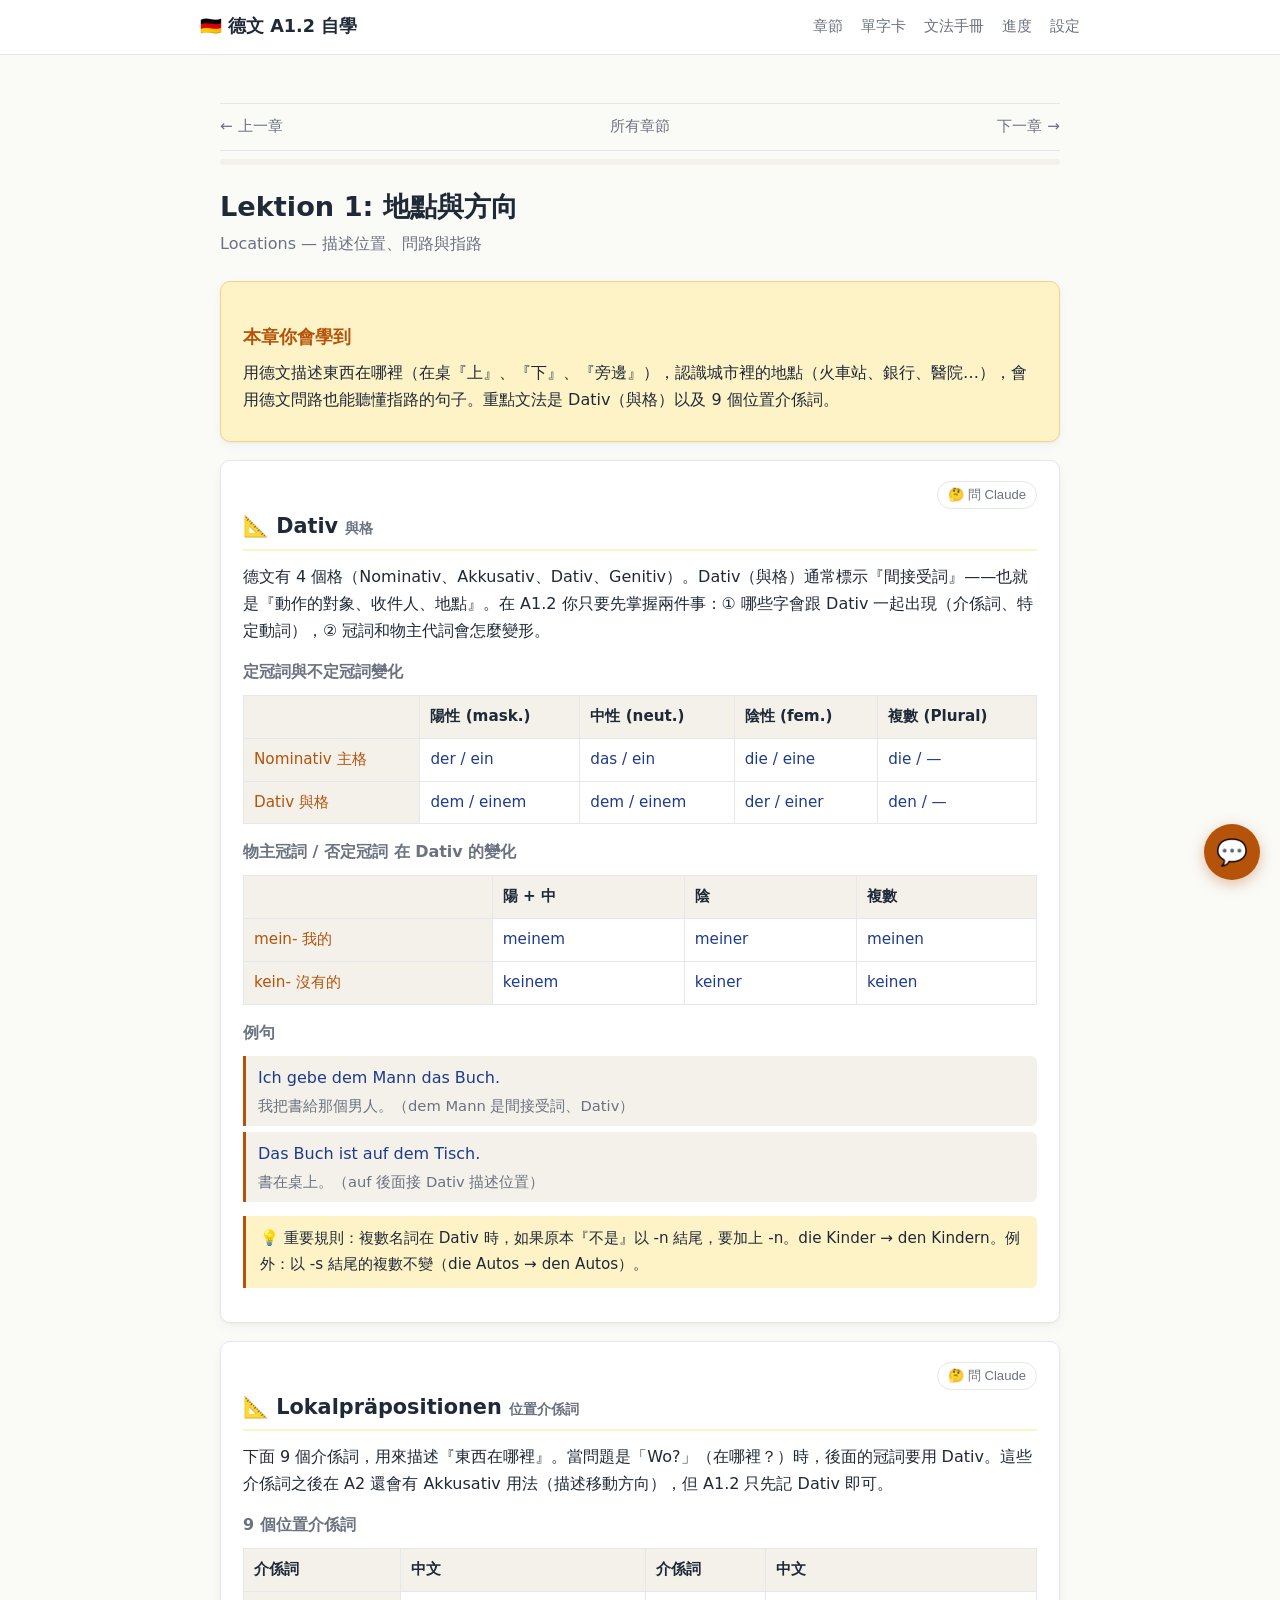
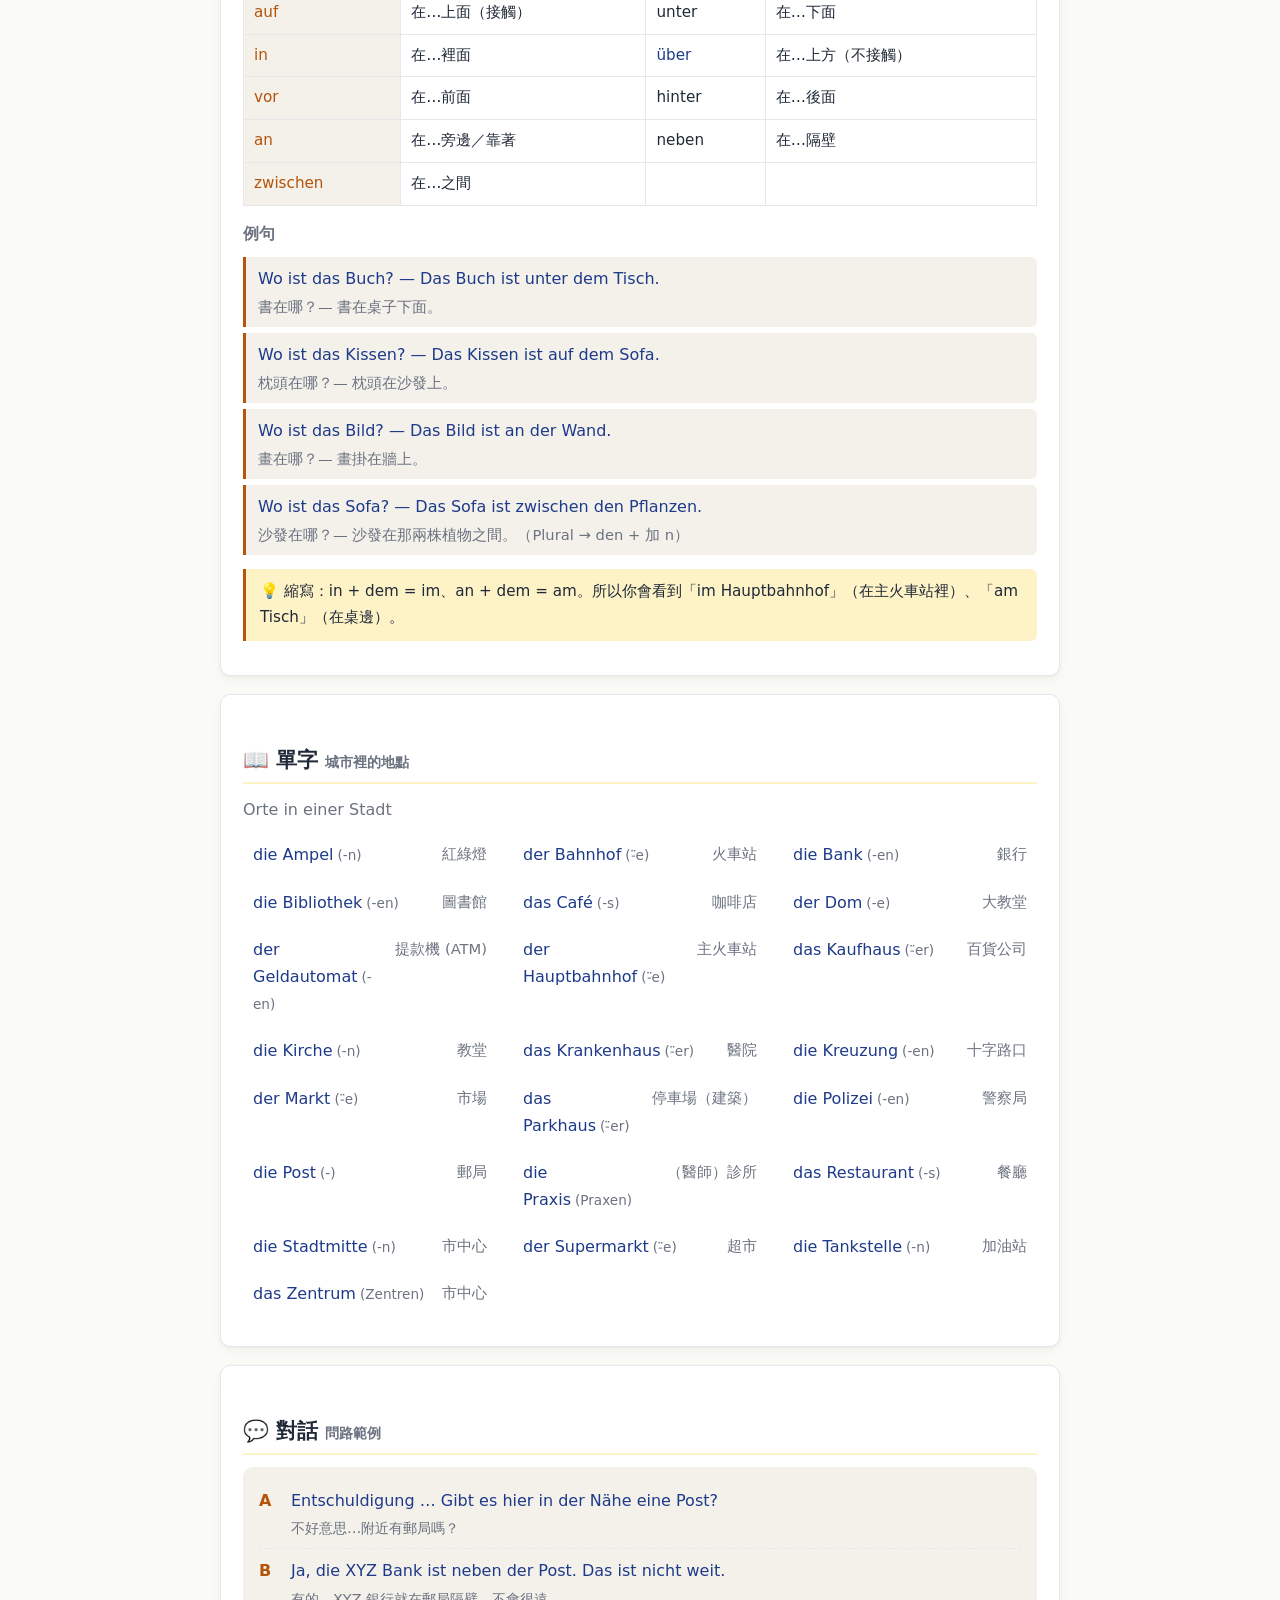
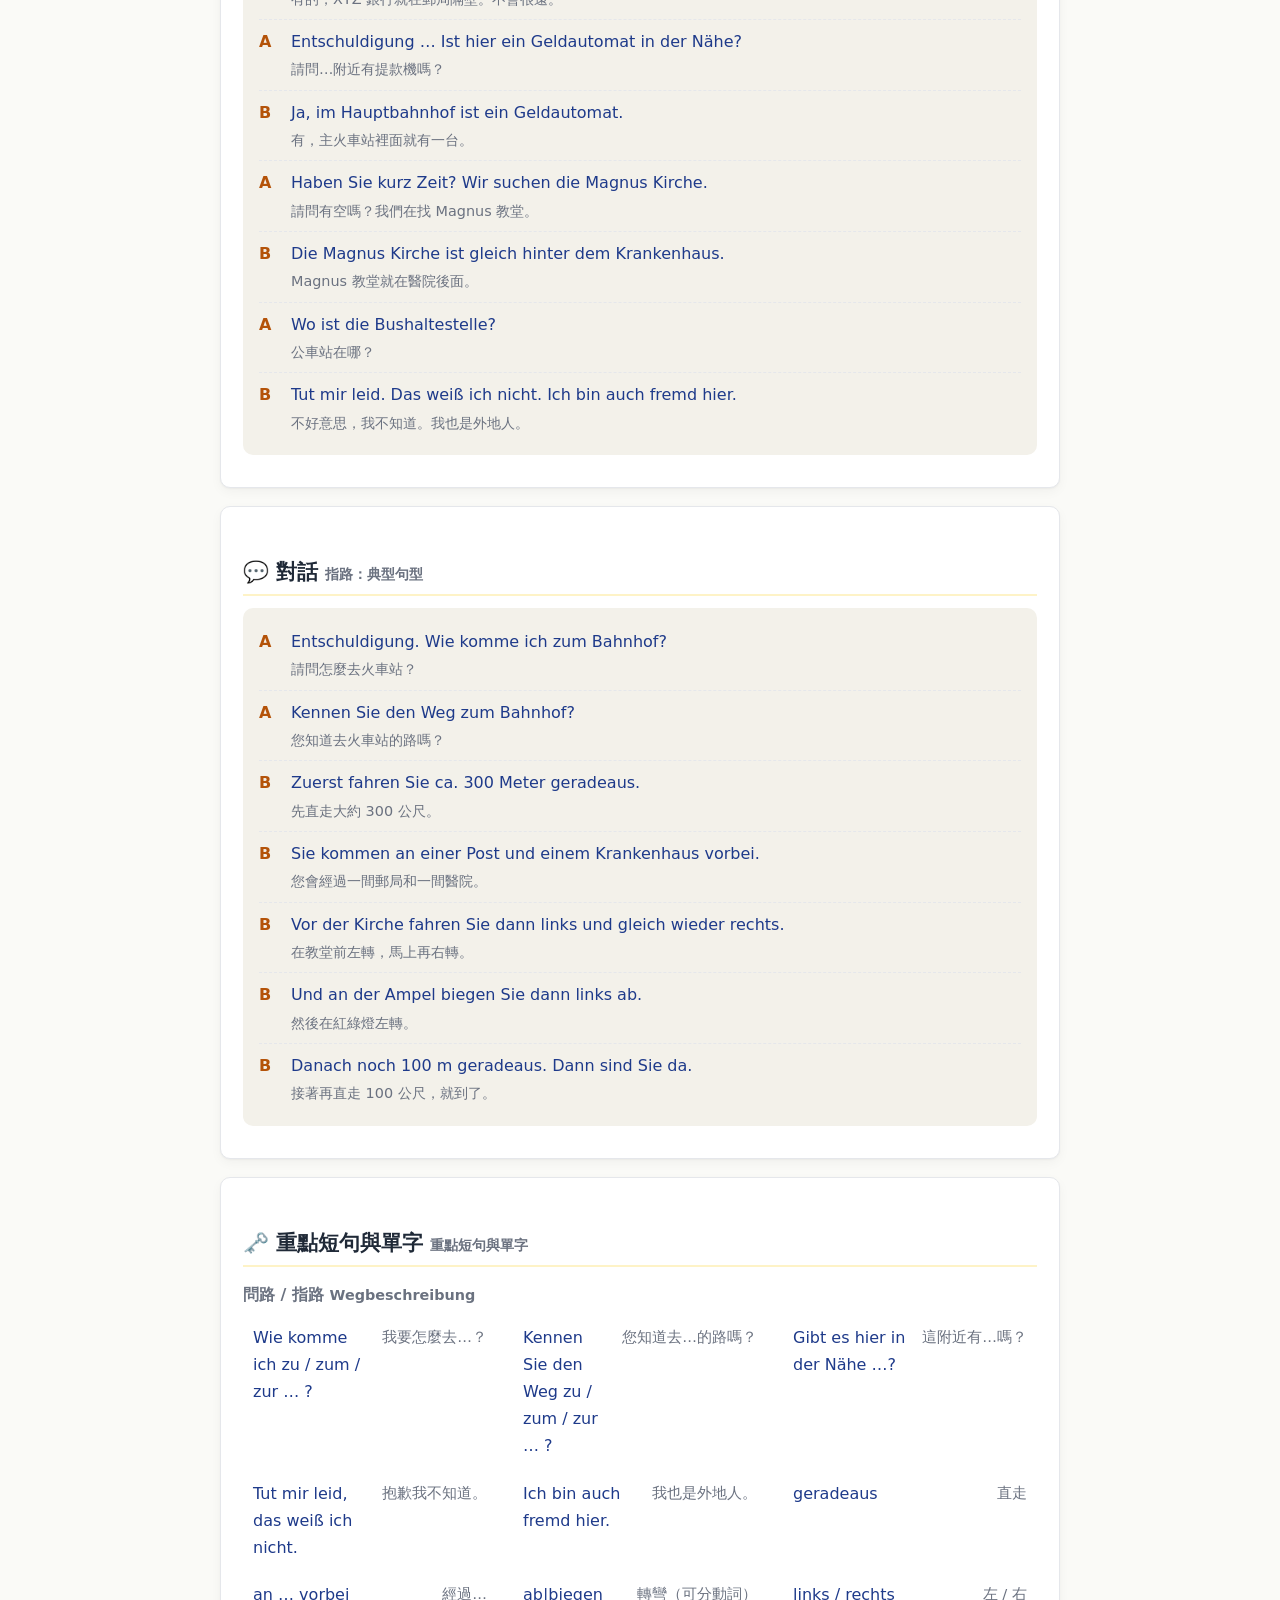
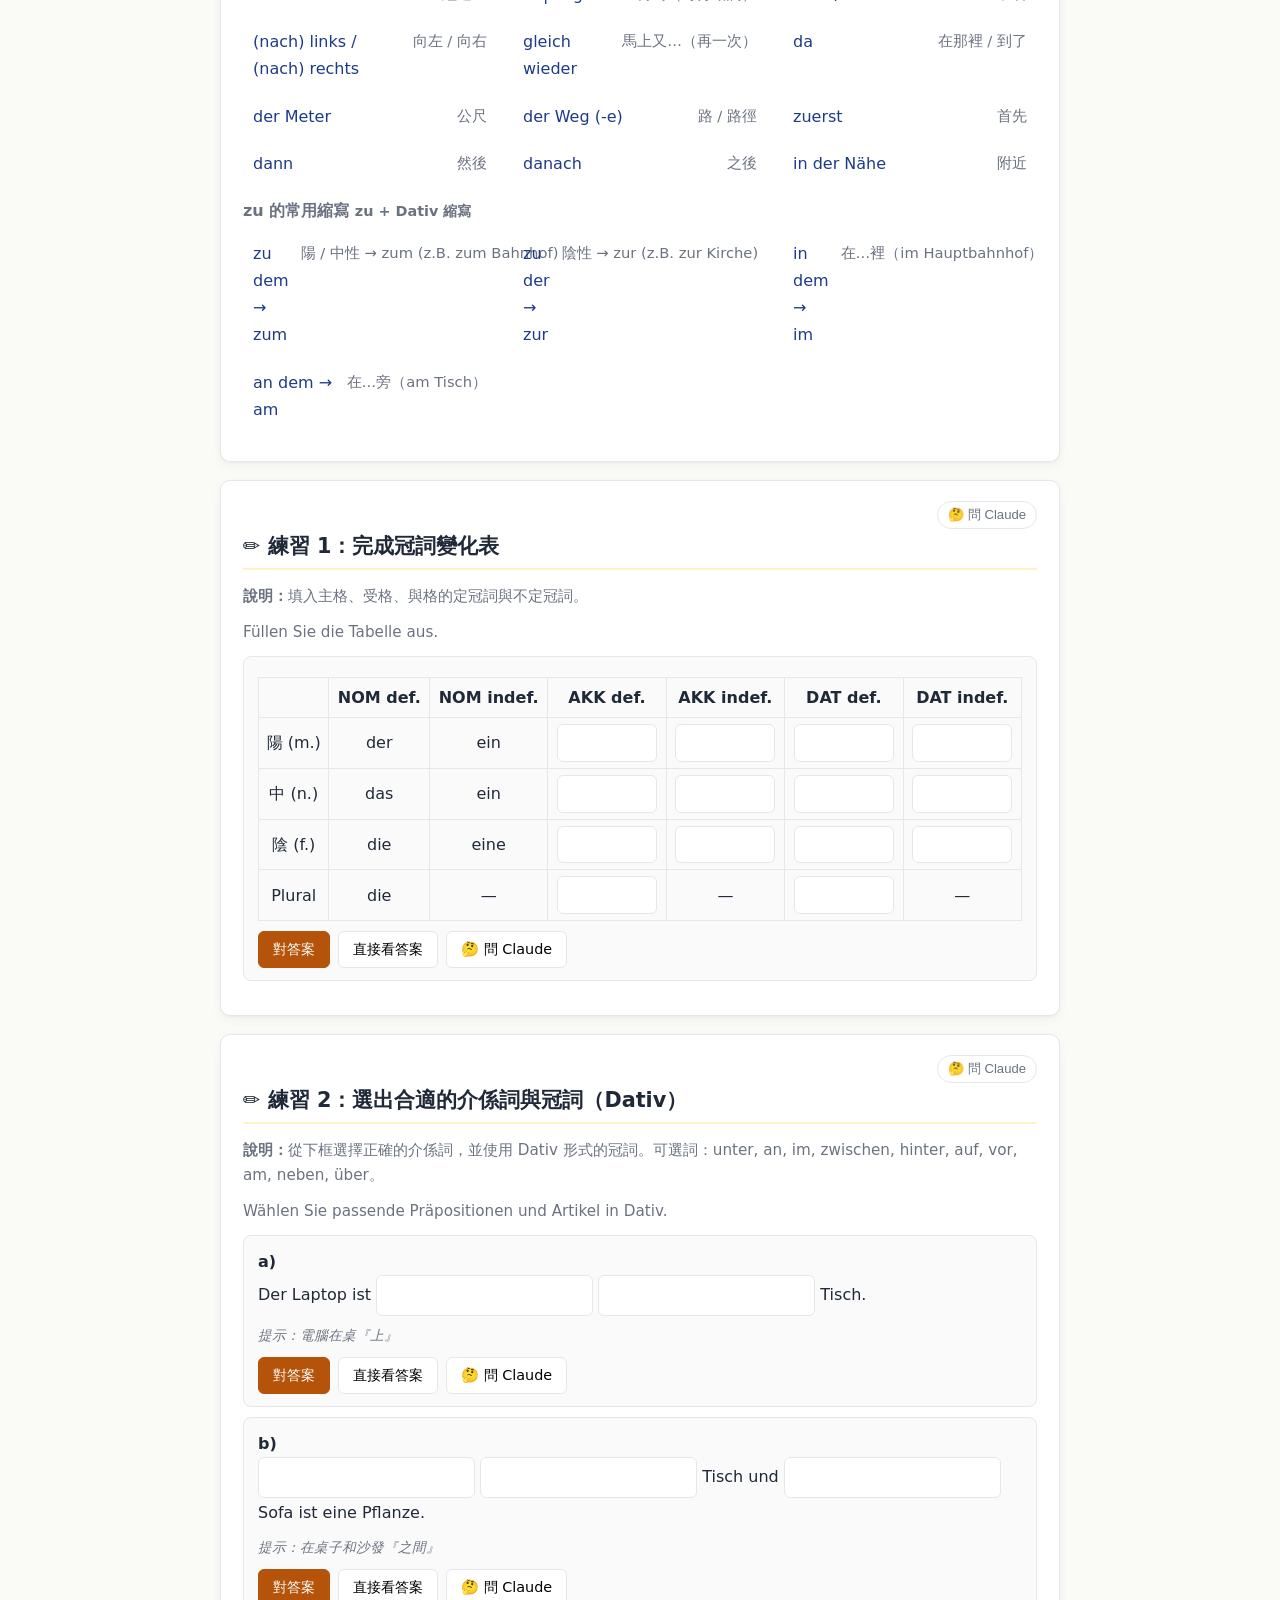
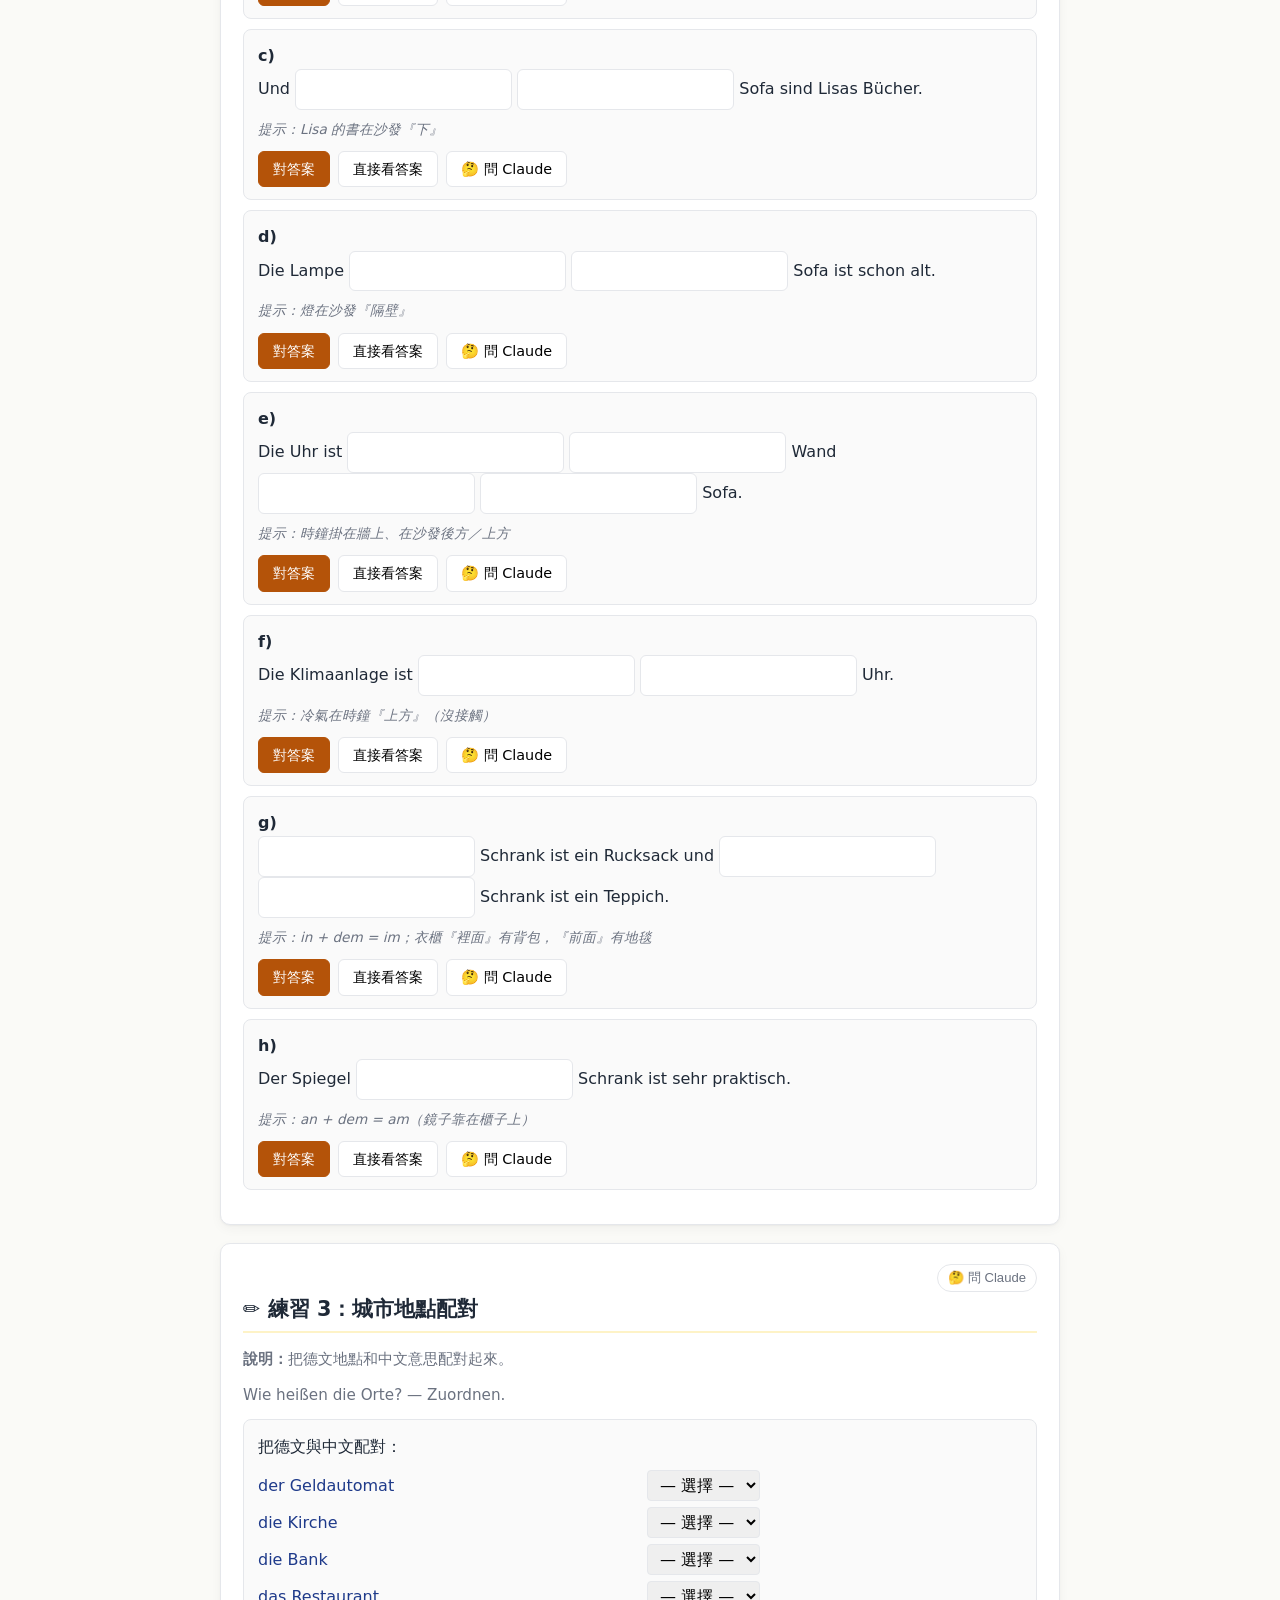
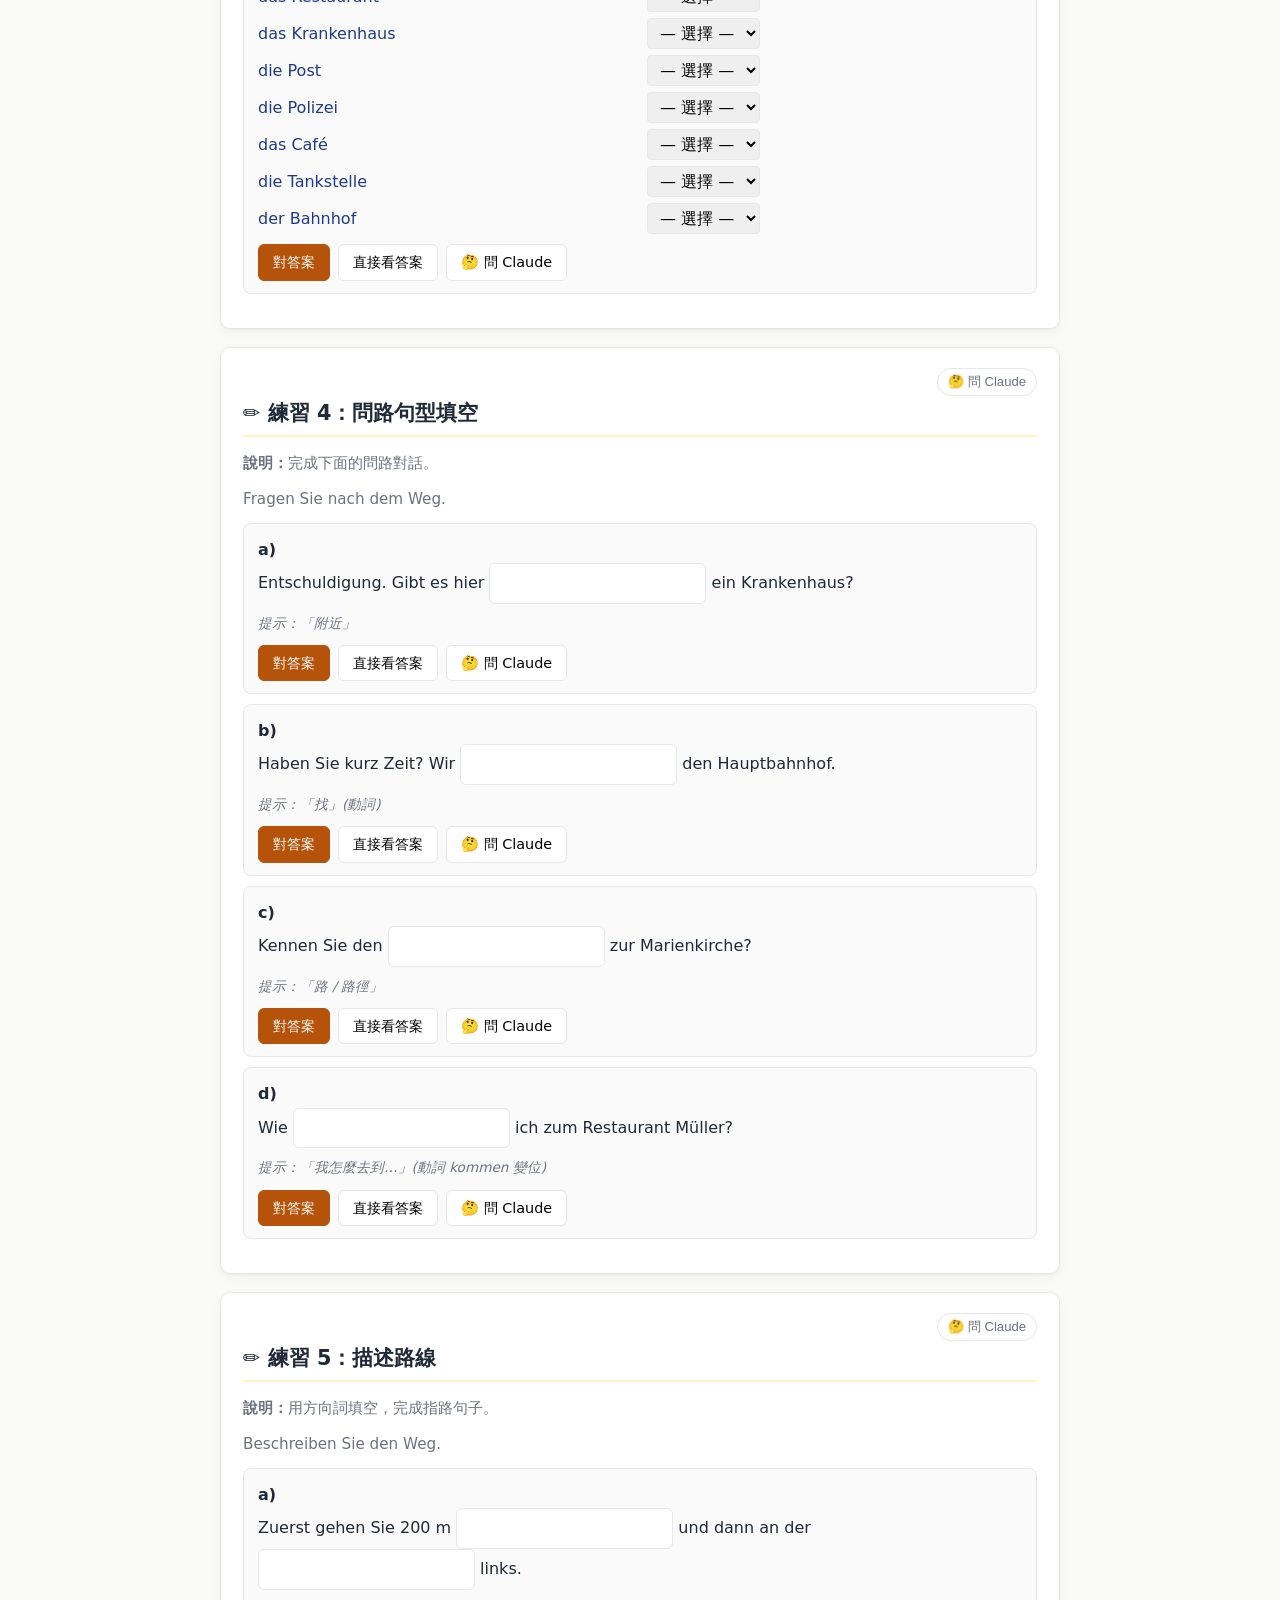
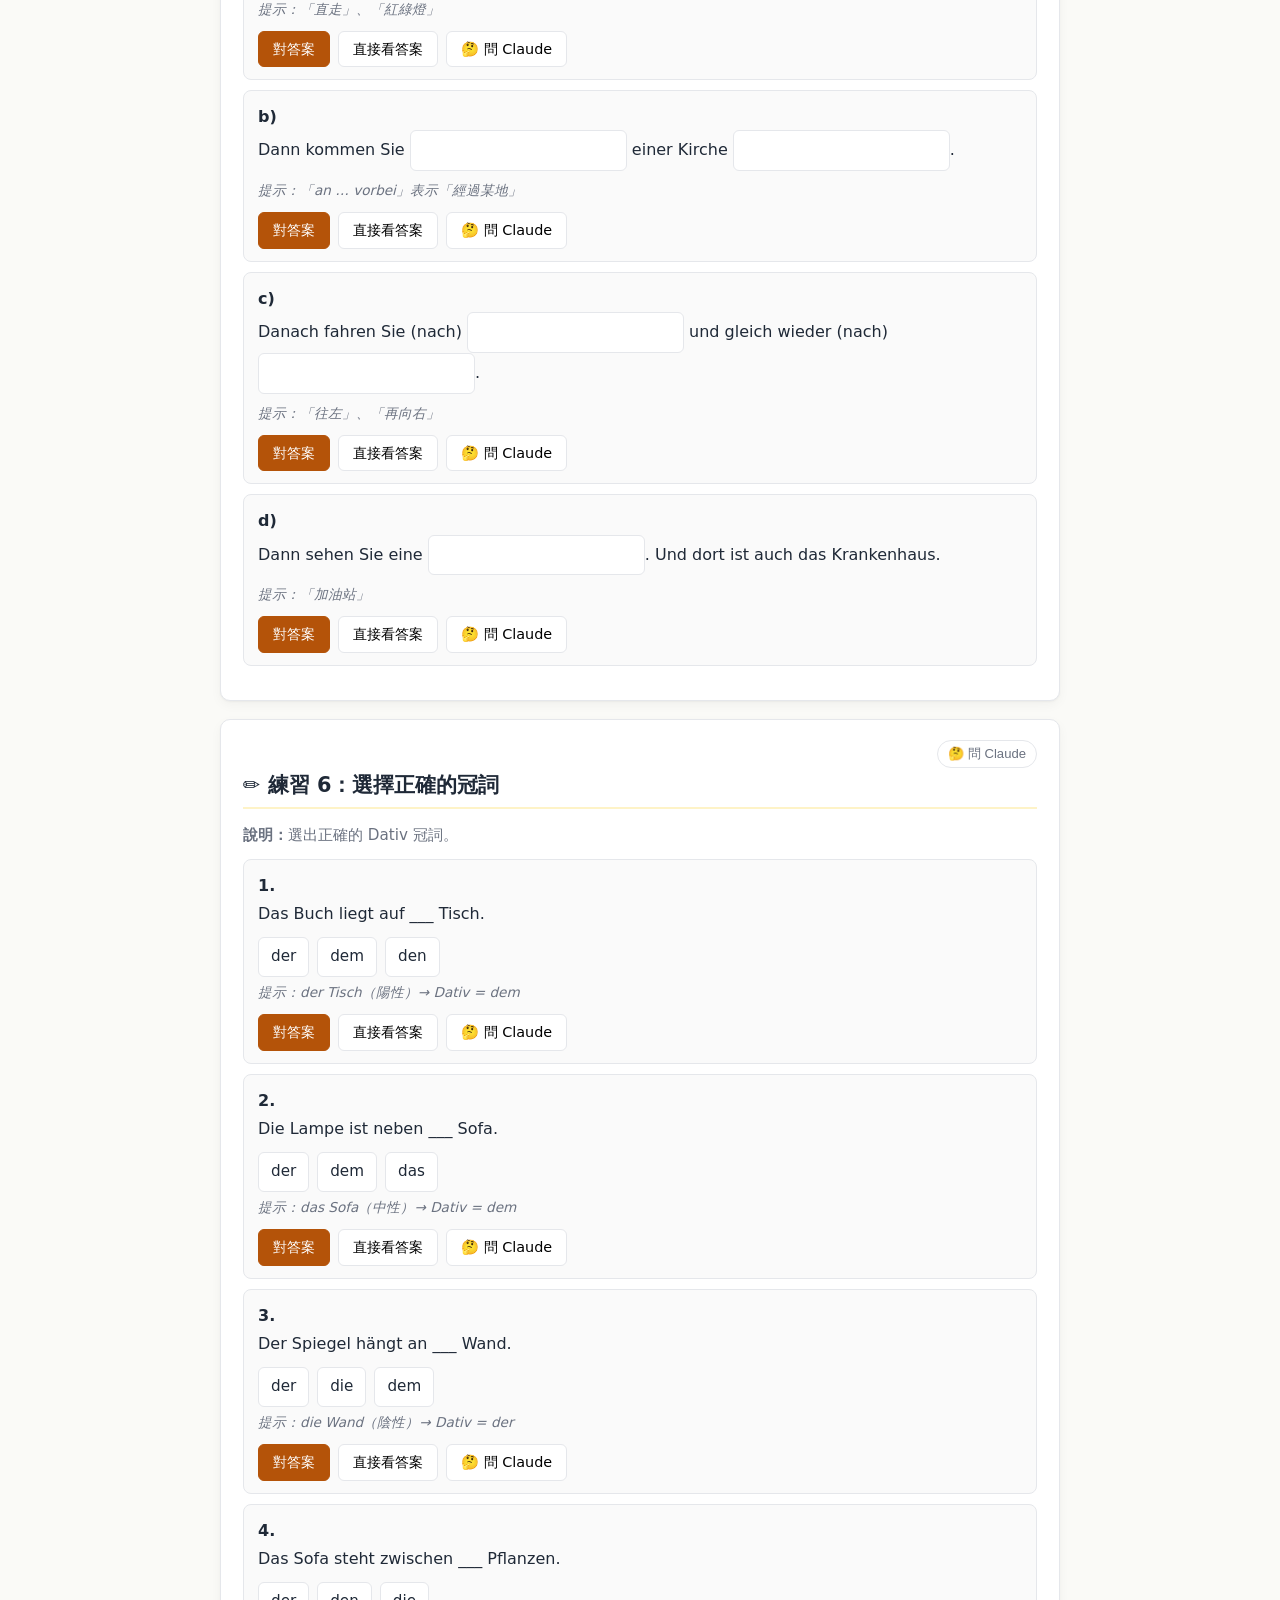
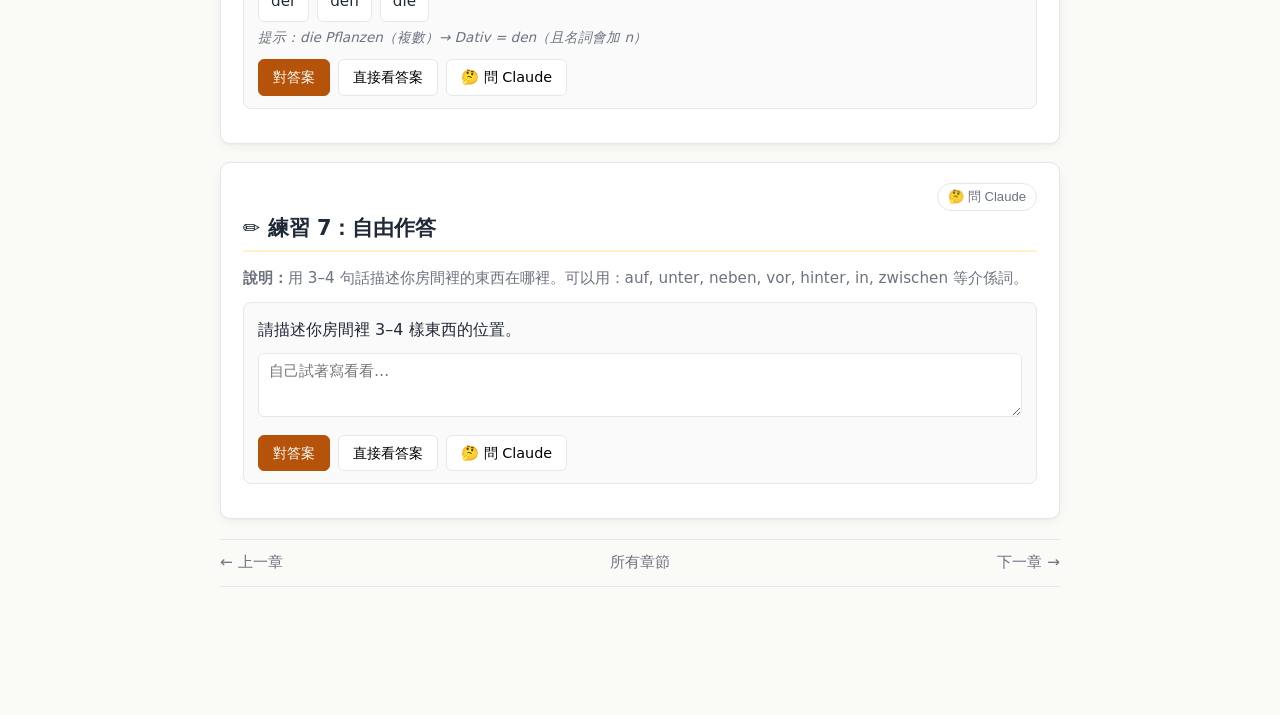
==== chapter.html @ b582c3e4 "Initial commit: 德文 A1.2 自學網站 - 10 章互動課本內容（255 題練習，6 種題型） - 11 主題文法手冊 - 單字卡功能（記憶曲線 SM-2，每輪 20 題，手機友好）" ====
<!DOCTYPE html>
<html lang="zh-Hant">
<head>
  <meta charset="UTF-8" />
  <meta name="viewport" content="width=device-width, initial-scale=1.0, viewport-fit=cover" />
  <title>章節 — 德文 A1.2</title>
  <link rel="manifest" href="./manifest.json" />
  <link rel="apple-touch-icon" href="./assets/icon.svg" />
  <meta name="apple-mobile-web-app-capable" content="yes" />
  <meta name="apple-mobile-web-app-title" content="德文 A1.2" />
  <meta name="theme-color" content="#b45309" />
  <link rel="stylesheet" href="./assets/css/style.css" />
</head>
<body>
  <header class="site-header">
    <div class="site-header-inner">
      <h1 class="site-title"><a href="./index.html">🇩🇪 德文 A1.2 自學</a></h1>
      <nav class="site-nav">
        <a href="./index.html">章節</a>
        <a href="./flashcards.html">單字卡</a>
        <a href="./grammar.html">文法手冊</a>
        <a href="./progress.html">進度</a>
        <a href="./settings.html">設定</a>
      </nav>
    </div>
  </header>

  <main>
    <div id="chapter-content">
      <p class="muted">載入中…</p>
    </div>
  </main>

  <button id="chat-fab" class="chat-fab" aria-label="開啟 Claude 對話">💬</button>
  <div id="chat-panel" class="chat-panel"></div>
  <div id="toast" class="toast"></div>

  <script src="./assets/js/settings.js"></script>
  <script src="./assets/js/progress.js"></script>
  <script src="./assets/js/api.js"></script>
  <script src="./assets/js/app.js"></script>
  <script src="./assets/js/chat.js"></script>
  <script src="./assets/js/exercises.js"></script>
  <script src="./assets/js/chapter.js"></script>
  <script src="./assets/js/keyboard.js"></script>
  <script>
    Chapter.load();
  </script>
</body>
</html>
---- assets/css/style.css ----
/* === 德文 A1.2 自學網站 === */

:root {
  --bg: #fafaf7;
  --bg-card: #ffffff;
  --bg-soft: #f3f1ea;
  --text: #1f2937;
  --text-soft: #6b7280;
  --accent: #b45309;        /* 棕橘，配德國啤酒色 */
  --accent-soft: #fef3c7;
  --border: #e5e7eb;
  --good: #15803d;
  --good-soft: #dcfce7;
  --bad: #b91c1c;
  --bad-soft: #fee2e2;
  --de: #1e3a8a;            /* 德文用深藍 */
  --shadow: 0 1px 2px rgba(0,0,0,0.04), 0 4px 12px rgba(0,0,0,0.04);
  --radius: 10px;
  --maxw: 880px;
  --fs: 16px;
}

* { box-sizing: border-box; }

html { font-size: var(--fs); }

body {
  margin: 0;
  font-family: -apple-system, BlinkMacSystemFont, "Noto Sans TC", "PingFang TC", "Microsoft JhengHei", system-ui, sans-serif;
  background: var(--bg);
  color: var(--text);
  line-height: 1.7;
  -webkit-font-smoothing: antialiased;
}

a { color: var(--accent); text-decoration: none; }
a:hover { text-decoration: underline; }

/* === 頁首 === */
.site-header {
  background: var(--bg-card);
  border-bottom: 1px solid var(--border);
  padding: 14px 20px;
  position: sticky;
  top: 0;
  z-index: 50;
}
.site-header-inner {
  max-width: var(--maxw);
  margin: 0 auto;
  display: flex;
  align-items: center;
  justify-content: space-between;
  gap: 16px;
}
.site-title {
  font-size: 1.1rem;
  font-weight: 600;
  margin: 0;
}
.site-title a { color: var(--text); }
.site-nav {
  display: flex;
  gap: 18px;
  font-size: 0.95rem;
}
.site-nav a { color: var(--text-soft); }
.site-nav a:hover { color: var(--accent); }

/* === 主容器 === */
main {
  max-width: var(--maxw);
  margin: 0 auto;
  padding: 28px 20px 120px;
}

h1, h2, h3, h4 { line-height: 1.3; }
h1 { font-size: 1.7rem; margin: 8px 0 6px; }
h2 { font-size: 1.3rem; margin: 32px 0 12px; padding-bottom: 8px; border-bottom: 2px solid var(--accent-soft); }
h3 { font-size: 1.1rem; margin: 24px 0 10px; color: var(--accent); }
h4 { font-size: 1rem; margin: 18px 0 8px; color: var(--text-soft); }

p { margin: 8px 0; }
.lead { color: var(--text-soft); margin: 6px 0 24px; }

/* 德文文字統一樣式 */
.de { color: var(--de); font-weight: 500; }
.zh { color: var(--text); }
.muted { color: var(--text-soft); }
.small { font-size: 0.9rem; }

code, .mono {
  font-family: "SF Mono", Menlo, Consolas, monospace;
  background: var(--bg-soft);
  padding: 2px 6px;
  border-radius: 4px;
  font-size: 0.92em;
}

/* === 章節卡片 (index) === */
.chapter-grid {
  display: grid;
  grid-template-columns: repeat(auto-fill, minmax(260px, 1fr));
  gap: 16px;
  margin: 16px 0;
}
.chapter-card {
  background: var(--bg-card);
  border: 1px solid var(--border);
  border-radius: var(--radius);
  padding: 18px;
  box-shadow: var(--shadow);
  transition: transform 0.15s, box-shadow 0.15s;
  display: block;
}
.chapter-card:hover {
  transform: translateY(-2px);
  box-shadow: 0 6px 20px rgba(0,0,0,0.08);
  text-decoration: none;
}
.chapter-card .num {
  display: inline-block;
  background: var(--accent);
  color: #fff;
  font-weight: 600;
  font-size: 0.85rem;
  padding: 2px 10px;
  border-radius: 12px;
  margin-bottom: 8px;
}
.chapter-card h3 {
  margin: 4px 0 4px;
  color: var(--text);
  font-size: 1.1rem;
}
.chapter-card .topic {
  color: var(--text-soft);
  font-size: 0.9rem;
  margin: 4px 0 10px;
}
.chapter-card .grammar-tags {
  display: flex;
  flex-wrap: wrap;
  gap: 6px;
}
.chapter-card .tag {
  background: var(--accent-soft);
  color: var(--accent);
  padding: 2px 8px;
  border-radius: 8px;
  font-size: 0.78rem;
}
.chapter-card.stub {
  opacity: 0.55;
  pointer-events: none;
}
.chapter-card.stub::after {
  content: "尚未編寫";
  display: inline-block;
  margin-top: 8px;
  font-size: 0.78rem;
  color: var(--text-soft);
  font-style: italic;
}

/* === 章節頁導覽 === */
.chapter-nav {
  display: flex;
  justify-content: space-between;
  align-items: center;
  margin: 20px 0 8px;
  padding: 10px 0;
  border-top: 1px solid var(--border);
  border-bottom: 1px solid var(--border);
  font-size: 0.95rem;
}
.chapter-nav a {
  color: var(--text-soft);
}
.chapter-nav a:hover { color: var(--accent); }
.chapter-nav .center { color: var(--text); font-weight: 500; }

.chapter-progress {
  height: 6px;
  background: var(--bg-soft);
  border-radius: 3px;
  margin: 4px 0 24px;
  overflow: hidden;
}
.chapter-progress > div {
  height: 100%;
  background: var(--accent);
  transition: width 0.3s;
}

/* === Sections (grammar / vocab / dialogue / exercise) === */
.section-block {
  background: var(--bg-card);
  border: 1px solid var(--border);
  border-radius: var(--radius);
  padding: 20px 22px;
  margin: 18px 0;
  box-shadow: var(--shadow);
}
.section-block.intro {
  background: var(--accent-soft);
  border-color: #f5d28a;
}
.section-block .ask-claude {
  float: right;
  font-size: 0.82rem;
  background: transparent;
  border: 1px solid var(--border);
  color: var(--text-soft);
  padding: 4px 10px;
  border-radius: 14px;
  cursor: pointer;
  transition: all 0.15s;
}
.section-block .ask-claude:hover {
  background: var(--accent);
  color: #fff;
  border-color: var(--accent);
}

/* 文法表格 */
table.gtable {
  width: 100%;
  border-collapse: collapse;
  margin: 12px 0;
  font-size: 0.95rem;
}
table.gtable th, table.gtable td {
  border: 1px solid var(--border);
  padding: 8px 10px;
  text-align: left;
}
table.gtable th {
  background: var(--bg-soft);
  font-weight: 600;
}
table.gtable td.case-label {
  background: var(--bg-soft);
  font-weight: 500;
  color: var(--accent);
}
table.gtable .de { color: var(--de); }

/* 例句 */
.examples {
  margin: 12px 0;
  padding: 0;
  list-style: none;
}
.examples li {
  padding: 8px 12px;
  border-left: 3px solid var(--accent);
  background: var(--bg-soft);
  margin: 6px 0;
  border-radius: 0 6px 6px 0;
}
.examples .de { display: block; }
.examples .zh { display: block; color: var(--text-soft); font-size: 0.92em; margin-top: 2px; }

.tip {
  background: var(--accent-soft);
  border-left: 3px solid var(--accent);
  padding: 10px 14px;
  margin: 14px 0;
  border-radius: 0 6px 6px 0;
  font-size: 0.95rem;
}
.tip::before { content: "💡 "; }

/* 單字表 */
.vocab-grid {
  display: grid;
  grid-template-columns: repeat(auto-fill, minmax(240px, 1fr));
  gap: 8px 16px;
  margin: 12px 0;
}
.vocab-item {
  display: flex;
  justify-content: space-between;
  gap: 12px;
  padding: 6px 10px;
  border-radius: 4px;
}
.vocab-item:hover { background: var(--bg-soft); }
.vocab-item .de { font-weight: 500; }
.vocab-item .pl { color: var(--text-soft); font-size: 0.85em; margin-left: 4px; }
.vocab-item .zh { color: var(--text-soft); white-space: nowrap; font-size: 0.92em; }

/* 對話 */
.dialogue {
  background: var(--bg-soft);
  border-radius: var(--radius);
  padding: 12px 16px;
  margin: 12px 0;
}
.dialogue .line {
  display: grid;
  grid-template-columns: 22px 1fr;
  gap: 10px;
  padding: 8px 0;
  border-bottom: 1px dashed var(--border);
}
.dialogue .line:last-child { border-bottom: none; }
.dialogue .speaker {
  font-weight: 700;
  color: var(--accent);
}
.dialogue .de { display: block; }
.dialogue .zh { display: block; color: var(--text-soft); font-size: 0.9em; margin-top: 2px; }

/* === 練習題 === */
.exercise {
  margin: 14px 0;
}
.exercise .instr {
  font-size: 0.95rem;
  color: var(--text-soft);
  margin-bottom: 10px;
}
.exercise-question {
  padding: 12px 14px;
  margin: 10px 0;
  background: #fafafa;
  border-radius: 8px;
  border: 1px solid var(--border);
}
.exercise-question .q-prompt {
  margin-bottom: 8px;
  line-height: 1.9;
}
.exercise-question .q-prompt .blank {
  display: inline-block;
  border-bottom: 2px solid var(--accent);
  min-width: 80px;
  margin: 0 2px;
}
.exercise-question input.q-input,
.exercise-question textarea.q-input {
  font: inherit;
  padding: 5px 10px;
  border: 1px solid var(--border);
  border-radius: 6px;
  font-size: 0.95rem;
  min-width: 100px;
  background: #fff;
}
.exercise-question input.q-input:focus,
.exercise-question textarea.q-input:focus {
  outline: 2px solid var(--accent-soft);
  border-color: var(--accent);
}
.exercise-question textarea.q-input { width: 100%; min-height: 60px; resize: vertical; }

.exercise-question .q-hint {
  font-size: 0.85rem;
  color: var(--text-soft);
  font-style: italic;
  margin-top: 4px;
}
.exercise-question .q-actions {
  margin-top: 10px;
  display: flex;
  gap: 8px;
  align-items: center;
}
.exercise-question button {
  font: inherit;
  padding: 5px 14px;
  border: 1px solid var(--border);
  background: var(--bg-card);
  border-radius: 6px;
  cursor: pointer;
  font-size: 0.9rem;
}
.exercise-question button.primary {
  background: var(--accent);
  color: #fff;
  border-color: var(--accent);
}
.exercise-question button:hover { filter: brightness(0.95); }

.exercise-question.correct {
  background: var(--good-soft);
  border-color: #86efac;
}
.exercise-question.wrong {
  background: var(--bad-soft);
  border-color: #fca5a5;
}
.exercise-question .feedback {
  margin-top: 8px;
  font-size: 0.92rem;
}
.exercise-question.correct .feedback { color: var(--good); }
.exercise-question.wrong .feedback { color: var(--bad); }

/* 選擇題 */
.choice-options {
  display: flex;
  flex-wrap: wrap;
  gap: 8px;
  margin-top: 4px;
}
.choice-options label {
  padding: 6px 12px;
  border: 1px solid var(--border);
  border-radius: 6px;
  cursor: pointer;
  background: #fff;
  font-size: 0.95rem;
}
.choice-options label:hover { background: var(--bg-soft); }
.choice-options label.selected {
  background: var(--accent-soft);
  border-color: var(--accent);
  color: var(--accent);
}
.choice-options input[type="radio"] { display: none; }

/* table-fill */
.tf-table { width: 100%; border-collapse: collapse; margin: 8px 0; }
.tf-table th, .tf-table td { border: 1px solid var(--border); padding: 6px; text-align: center; }
.tf-table input { width: 80px; padding: 3px 6px; font: inherit; border: 1px solid var(--border); border-radius: 4px; }

/* match */
.match-pairs {
  display: grid;
  grid-template-columns: 1fr 1fr;
  gap: 6px 14px;
  align-items: center;
}
.match-pairs .left { font-weight: 500; color: var(--de); }
.match-pairs select { font: inherit; padding: 4px 8px; border: 1px solid var(--border); border-radius: 4px; }

/* === Settings page === */
.form-row {
  margin: 16px 0;
}
.form-row label {
  display: block;
  font-weight: 500;
  margin-bottom: 4px;
}
.form-row input[type="text"],
.form-row input[type="password"],
.form-row select {
  width: 100%;
  padding: 8px 12px;
  border: 1px solid var(--border);
  border-radius: 6px;
  font: inherit;
  font-size: 0.95rem;
}
.form-row .desc {
  font-size: 0.85rem;
  color: var(--text-soft);
  margin-top: 4px;
}

button.btn {
  font: inherit;
  padding: 8px 16px;
  border: 1px solid var(--accent);
  background: var(--accent);
  color: #fff;
  border-radius: 6px;
  cursor: pointer;
  font-size: 0.95rem;
  margin-right: 8px;
}
button.btn.secondary { background: transparent; color: var(--accent); }
button.btn:hover { filter: brightness(0.95); }

.toast {
  position: fixed;
  bottom: 30px;
  left: 50%;
  transform: translateX(-50%);
  background: var(--text);
  color: #fff;
  padding: 10px 18px;
  border-radius: 8px;
  font-size: 0.9rem;
  opacity: 0;
  pointer-events: none;
  transition: opacity 0.2s;
  z-index: 200;
}
.toast.show { opacity: 1; }

/* === Chat panel === */
.chat-fab {
  position: fixed;
  right: 20px;
  bottom: 20px;
  width: 56px;
  height: 56px;
  border-radius: 50%;
  background: var(--accent);
  color: #fff;
  font-size: 1.6rem;
  border: none;
  cursor: pointer;
  box-shadow: 0 4px 14px rgba(180, 83, 9, 0.35);
  z-index: 100;
  display: flex;
  align-items: center;
  justify-content: center;
}
.chat-fab:hover { filter: brightness(1.05); }

.chat-panel {
  position: fixed;
  right: 20px;
  bottom: 90px;
  width: 380px;
  max-width: calc(100vw - 40px);
  height: 540px;
  max-height: calc(100vh - 130px);
  background: var(--bg-card);
  border: 1px solid var(--border);
  border-radius: var(--radius);
  box-shadow: 0 10px 40px rgba(0,0,0,0.18);
  z-index: 101;
  display: none;
  flex-direction: column;
  overflow: hidden;
}
.chat-panel.open { display: flex; }
.chat-header {
  padding: 12px 14px;
  background: var(--accent);
  color: #fff;
  display: flex;
  justify-content: space-between;
  align-items: center;
  font-weight: 500;
}
.chat-header button {
  background: transparent;
  color: #fff;
  border: none;
  font-size: 1.2rem;
  cursor: pointer;
  padding: 0 4px;
}
.chat-header .ctx-pill {
  font-size: 0.78rem;
  opacity: 0.85;
  font-weight: 400;
  margin-left: 8px;
}
.chat-messages {
  flex: 1;
  overflow-y: auto;
  padding: 14px;
  display: flex;
  flex-direction: column;
  gap: 10px;
  background: var(--bg);
}
.chat-msg {
  padding: 10px 12px;
  border-radius: 10px;
  font-size: 0.95rem;
  max-width: 90%;
  line-height: 1.55;
  white-space: pre-wrap;
}
.chat-msg.user {
  background: var(--accent);
  color: #fff;
  align-self: flex-end;
}
.chat-msg.assistant {
  background: var(--bg-card);
  border: 1px solid var(--border);
  align-self: flex-start;
}
.chat-msg.error {
  background: var(--bad-soft);
  color: var(--bad);
  align-self: stretch;
  text-align: center;
  font-size: 0.85rem;
}
.chat-msg .de { color: var(--de); }

.chat-input-row {
  padding: 10px;
  border-top: 1px solid var(--border);
  background: var(--bg-card);
}
.chat-input-row textarea {
  width: 100%;
  border: 1px solid var(--border);
  border-radius: 8px;
  padding: 8px 10px;
  font: inherit;
  font-size: 0.95rem;
  resize: none;
  min-height: 50px;
  max-height: 120px;
}
.chat-input-row textarea:focus { outline: 2px solid var(--accent-soft); border-color: var(--accent); }
.chat-actions-row {
  display: flex;
  justify-content: space-between;
  align-items: center;
  margin-top: 6px;
}
.chat-actions-row .left { font-size: 0.78rem; color: var(--text-soft); }
.chat-actions-row button {
  font: inherit;
  background: var(--accent);
  color: #fff;
  border: none;
  padding: 6px 14px;
  border-radius: 6px;
  cursor: pointer;
  font-size: 0.9rem;
}
.chat-actions-row button:disabled { opacity: 0.5; cursor: wait; }

.chat-empty {
  color: var(--text-soft);
  font-size: 0.9rem;
  text-align: center;
  padding: 30px 10px;
}
.chat-empty .suggestions {
  margin-top: 14px;
  display: flex;
  flex-direction: column;
  gap: 6px;
}
.chat-empty .suggestions button {
  font: inherit;
  font-size: 0.85rem;
  padding: 6px 10px;
  background: var(--bg-card);
  border: 1px solid var(--border);
  border-radius: 6px;
  cursor: pointer;
  text-align: left;
}
.chat-empty .suggestions button:hover { border-color: var(--accent); color: var(--accent); }

/* === Grammar TOC === */
.grammar-toc {
  background: var(--bg-card);
  border: 1px solid var(--border);
  border-radius: var(--radius);
  padding: 14px 18px;
  margin: 16px 0 24px;
  font-size: 0.92rem;
  line-height: 1.9;
  position: sticky;
  top: 60px;
  z-index: 10;
  box-shadow: var(--shadow);
}
.grammar-toc strong { color: var(--accent); margin-right: 8px; }
.grammar-toc a {
  color: var(--text-soft);
  white-space: nowrap;
  display: inline-block;
}
.grammar-toc a:hover { color: var(--accent); }

.grammar-topic {
  scroll-margin-top: 70px;
}

/* === Progress page === */
.progress-summary {
  display: grid;
  grid-template-columns: repeat(auto-fit, minmax(140px, 1fr));
  gap: 12px;
  margin: 16px 0 24px;
}
.stat-card {
  background: var(--bg-card);
  border: 1px solid var(--border);
  border-radius: var(--radius);
  padding: 14px 16px;
  text-align: center;
  box-shadow: var(--shadow);
}
.stat-card .num { font-size: 1.8rem; font-weight: 600; color: var(--accent); display: block; }
.stat-card .label { font-size: 0.85rem; color: var(--text-soft); }

.progress-list { margin: 16px 0; }
.progress-row {
  display: grid;
  grid-template-columns: 64px 1fr auto;
  gap: 14px;
  align-items: center;
  padding: 12px 16px;
  background: var(--bg-card);
  border: 1px solid var(--border);
  border-radius: var(--radius);
  margin: 8px 0;
  text-decoration: none;
  color: var(--text);
  transition: border-color 0.15s;
}
.progress-row:hover { border-color: var(--accent); text-decoration: none; }
.progress-row .num-pill {
  background: var(--accent);
  color: #fff;
  text-align: center;
  padding: 4px 0;
  border-radius: 6px;
  font-size: 0.85rem;
  font-weight: 500;
}
.progress-row.untouched .num-pill { background: var(--border); color: var(--text-soft); }
.progress-row .ch-title { font-weight: 500; }
.progress-row .ch-stats { font-size: 0.85rem; color: var(--text-soft); }
.progress-row .bar {
  width: 120px;
  height: 8px;
  background: var(--bg-soft);
  border-radius: 4px;
  overflow: hidden;
}
.progress-row .bar > div {
  height: 100%;
  background: var(--good);
  transition: width 0.3s;
}
.progress-row.partial .bar > div { background: var(--accent); }

@media (max-width: 600px) {
  .progress-row { grid-template-columns: 50px 1fr; }
  .progress-row .bar { display: none; }
  .grammar-toc { position: static; }
}

/* === Flashcards Setup === */
.flashcard-setup {
  max-width: 600px;
  margin: 0 auto;
}
.fc-section {
  background: var(--bg-card);
  border: 1px solid var(--border);
  border-radius: var(--radius);
  padding: 16px 20px;
  margin: 12px 0;
  box-shadow: var(--shadow);
}
.fc-section h3 {
  margin: 0 0 10px;
  color: var(--text);
  font-size: 1rem;
  border: none;
}
.fc-chapter-list {
  display: flex;
  flex-direction: column;
  gap: 4px;
}
.fc-chapter-row {
  display: flex;
  align-items: center;
  gap: 10px;
  padding: 10px 8px;
  border-radius: 6px;
  cursor: pointer;
  user-select: none;
  font-size: 0.95rem;
  min-height: 44px;
}
.fc-chapter-row:hover { background: var(--bg-soft); }
.fc-chapter-row input { width: 18px; height: 18px; flex-shrink: 0; }
.fc-chapter-row .ch-num {
  display: inline-block;
  background: var(--accent);
  color: #fff;
  font-size: 0.78rem;
  padding: 2px 8px;
  border-radius: 10px;
  font-weight: 500;
  flex-shrink: 0;
  min-width: 36px;
  text-align: center;
}
.fc-chapter-row .ch-name { flex: 1; }
.fc-chapter-row .ch-count { color: var(--text-soft); font-size: 0.85rem; }

.fc-quick-actions {
  display: flex;
  gap: 8px;
  margin-top: 10px;
  flex-wrap: wrap;
}
.fc-quick-actions button {
  font: inherit;
  font-size: 0.85rem;
  padding: 6px 12px;
  background: transparent;
  border: 1px solid var(--border);
  border-radius: 6px;
  cursor: pointer;
  color: var(--text-soft);
}
.fc-quick-actions button:hover { border-color: var(--accent); color: var(--accent); }

.fc-radio-group, .fc-checkbox-group {
  display: flex;
  flex-direction: column;
  gap: 4px;
}
.fc-radio-group label, .fc-checkbox-group label {
  display: flex;
  align-items: center;
  gap: 10px;
  padding: 10px 8px;
  border-radius: 6px;
  cursor: pointer;
  user-select: none;
  font-size: 0.95rem;
  min-height: 44px;
}
.fc-radio-group label:hover, .fc-checkbox-group label:hover { background: var(--bg-soft); }
.fc-radio-group input, .fc-checkbox-group input { width: 18px; height: 18px; }

.fc-summary {
  background: var(--accent-soft);
  border: 1px solid #f5d28a;
  border-radius: var(--radius);
  padding: 14px 18px;
  margin: 16px 0;
  display: grid;
  grid-template-columns: repeat(3, 1fr);
  gap: 8px;
  text-align: center;
}
.fc-summary > div { padding: 4px; }
.fc-summary .num {
  display: block;
  font-size: 1.4rem;
  font-weight: 600;
  color: var(--accent);
}
.fc-summary .label {
  font-size: 0.78rem;
  color: var(--text-soft);
}

.fc-start-btn {
  display: block;
  width: 100%;
  font: inherit;
  font-size: 1.05rem;
  padding: 16px;
  background: var(--accent);
  color: #fff;
  border: none;
  border-radius: var(--radius);
  cursor: pointer;
  margin: 20px 0;
  font-weight: 500;
  min-height: 56px;
}
.fc-start-btn:hover { filter: brightness(1.05); }
.fc-start-btn:disabled { opacity: 0.4; cursor: not-allowed; }

/* === Study Page (full-screen) === */
.study-body {
  background: var(--bg);
  margin: 0;
  height: 100vh;
  height: 100dvh;
  overflow: hidden;
  -webkit-font-smoothing: antialiased;
  user-select: none;
  -webkit-user-select: none;
}
.study-page {
  display: flex;
  flex-direction: column;
  height: 100vh;
  height: 100dvh;
  max-width: 600px;
  margin: 0 auto;
  padding: env(safe-area-inset-top) env(safe-area-inset-right) env(safe-area-inset-bottom) env(safe-area-inset-left);
  position: relative;
}
.study-header {
  display: flex;
  justify-content: space-between;
  align-items: center;
  padding: 12px 16px;
  border-bottom: 1px solid var(--border);
  flex-shrink: 0;
  font-size: 0.95rem;
}
.study-header .end-btn {
  background: transparent;
  border: none;
  font: inherit;
  font-size: 1rem;
  color: var(--text-soft);
  cursor: pointer;
  padding: 4px 8px;
  min-height: 44px;
  min-width: 44px;
}
.study-header .end-btn:hover { color: var(--accent); }
.study-header .progress-text {
  font-weight: 500;
  color: var(--text);
}
.study-header .accent { color: var(--accent); }

.flashcard-area {
  flex: 1;
  display: flex;
  align-items: center;
  justify-content: center;
  padding: 16px;
  cursor: pointer;
  position: relative;
  min-height: 0;
}
.flashcard {
  width: 100%;
  max-width: 500px;
  background: var(--bg-card);
  border: 1px solid var(--border);
  border-radius: 16px;
  box-shadow: 0 4px 20px rgba(0,0,0,0.08);
  padding: 32px 24px;
  display: flex;
  flex-direction: column;
  align-items: center;
  justify-content: center;
  text-align: center;
  min-height: 300px;
  position: relative;
}
.flashcard .source-tag {
  position: absolute;
  top: 14px;
  right: 16px;
  font-size: 0.78rem;
  color: var(--text-soft);
  background: var(--bg-soft);
  padding: 3px 10px;
  border-radius: 12px;
}
.flashcard .direction-tag {
  position: absolute;
  top: 14px;
  left: 16px;
  font-size: 0.78rem;
  color: var(--text-soft);
}
.flashcard .front {
  font-size: 2rem;
  font-weight: 500;
  line-height: 1.3;
  word-break: break-word;
}
.flashcard .front.de { color: var(--de); }
.flashcard .front-meta {
  font-size: 0.95rem;
  color: var(--text-soft);
  margin-top: 6px;
}
.flashcard .divider {
  width: 80%;
  border-top: 2px dashed var(--border);
  margin: 22px 0;
}
.flashcard .back {
  font-size: 1.6rem;
  line-height: 1.4;
  word-break: break-word;
}
.flashcard .back.de { color: var(--de); font-weight: 500; }
.flashcard .ask-btn {
  margin-top: 18px;
  background: transparent;
  border: 1px solid var(--border);
  color: var(--text-soft);
  padding: 6px 14px;
  border-radius: 14px;
  font: inherit;
  font-size: 0.85rem;
  cursor: pointer;
  min-height: 36px;
}
.flashcard .ask-btn:hover {
  background: var(--accent);
  color: #fff;
  border-color: var(--accent);
}
.flashcard .flip-hint {
  position: absolute;
  bottom: 14px;
  font-size: 0.82rem;
  color: var(--text-soft);
  font-style: italic;
}

.rating-bar {
  display: grid;
  grid-template-columns: repeat(4, 1fr);
  gap: 4px;
  padding: 8px 8px calc(8px + env(safe-area-inset-bottom));
  background: var(--bg-card);
  border-top: 1px solid var(--border);
  flex-shrink: 0;
}
.rating-bar.hidden { visibility: hidden; pointer-events: none; }
.rating-bar button {
  font: inherit;
  font-weight: 500;
  border: none;
  border-radius: 10px;
  cursor: pointer;
  padding: 12px 4px;
  display: flex;
  flex-direction: column;
  align-items: center;
  justify-content: center;
  gap: 2px;
  min-height: 64px;
  color: #fff;
  transition: filter 0.1s;
}
.rating-bar button:active { filter: brightness(0.85); }
.rating-bar button .label {
  font-size: 0.95rem;
  line-height: 1;
}
.rating-bar button .interval {
  font-size: 0.72rem;
  opacity: 0.85;
}
.rating-bar button.again  { background: #b91c1c; }
.rating-bar button.hard   { background: #b45309; }
.rating-bar button.good   { background: #15803d; }
.rating-bar button.easy   { background: #1e40af; }

/* Study summary screen */
.study-summary {
  flex: 1;
  display: flex;
  flex-direction: column;
  align-items: center;
  justify-content: center;
  padding: 24px;
  text-align: center;
  gap: 14px;
  overflow-y: auto;
}
.study-summary h1 { font-size: 1.7rem; margin: 0; }
.summary-stats {
  display: grid;
  grid-template-columns: repeat(3, 1fr);
  gap: 10px;
  width: 100%;
  max-width: 400px;
  margin: 10px 0;
}
.summary-stats .stat-card {
  background: var(--bg-card);
  border: 1px solid var(--border);
  border-radius: var(--radius);
  padding: 12px 8px;
}
.summary-due {
  background: var(--bg-soft);
  padding: 12px 18px;
  border-radius: var(--radius);
  font-size: 0.92rem;
  color: var(--text-soft);
}
.summary-actions {
  display: flex;
  flex-direction: column;
  gap: 10px;
  width: 100%;
  max-width: 400px;
  margin-top: 10px;
}
.summary-actions button, .summary-actions a {
  font: inherit;
  font-size: 1rem;
  padding: 14px;
  border-radius: 10px;
  border: 1px solid var(--border);
  background: var(--bg-card);
  cursor: pointer;
  text-decoration: none;
  color: var(--text);
  text-align: center;
  min-height: 52px;
  display: flex;
  align-items: center;
  justify-content: center;
}
.summary-actions button.primary {
  background: var(--accent);
  color: #fff;
  border-color: var(--accent);
  font-weight: 500;
}

/* 手機優化 */
@media (max-width: 600px) {
  .flashcard {
    min-height: 240px;
    padding: 24px 18px;
  }
  .flashcard .front { font-size: 1.7rem; }
  .flashcard .back { font-size: 1.4rem; }
  .rating-bar button { min-height: 60px; }
  .rating-bar button .label { font-size: 0.9rem; }
  .rating-bar button .interval { font-size: 0.68rem; }
  .study-header { padding: 10px 14px; }
  .fc-summary { grid-template-columns: 1fr; gap: 4px; }
}

/* 響應式 */
@media (max-width: 600px) {
  main { padding: 18px 14px 100px; }
  .section-block { padding: 14px; }
  .vocab-grid { grid-template-columns: 1fr; }
  .chat-panel { right: 10px; bottom: 80px; width: calc(100vw - 20px); }
  .chat-fab { right: 14px; bottom: 14px; }
}
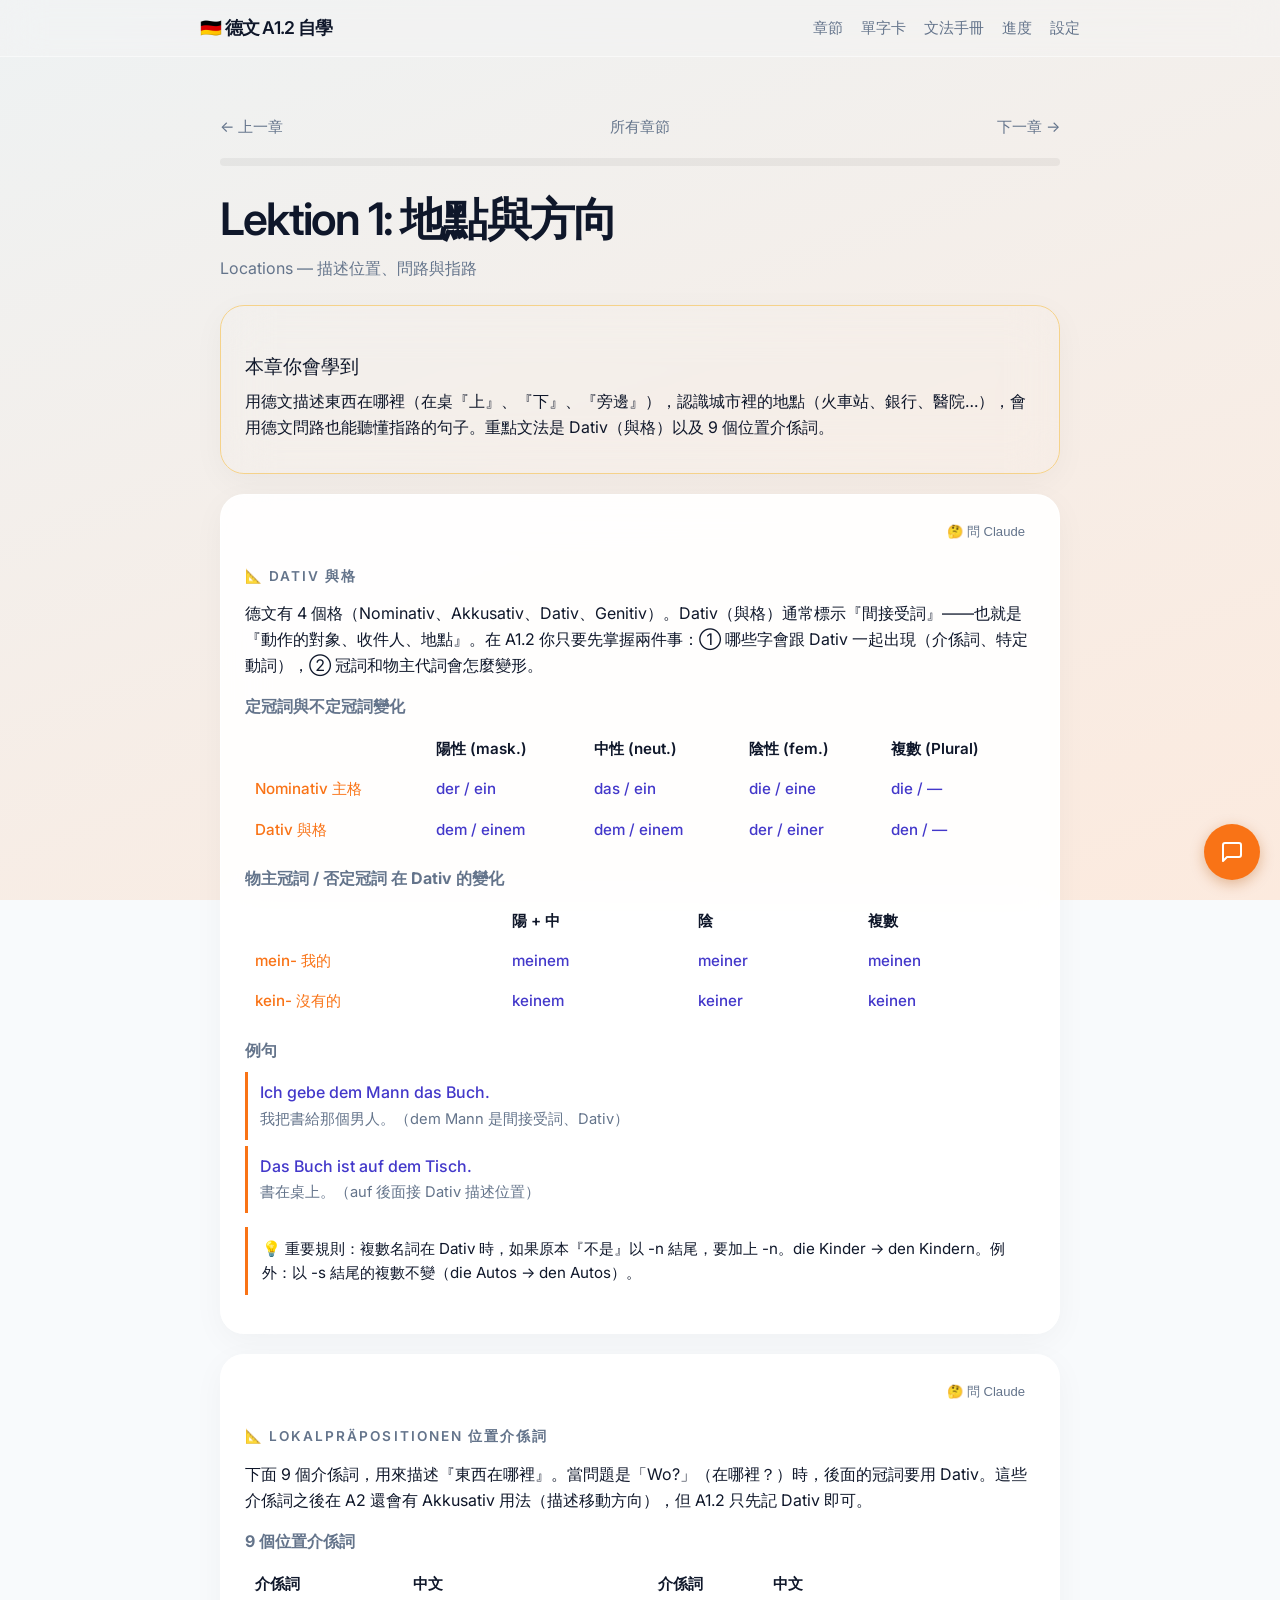
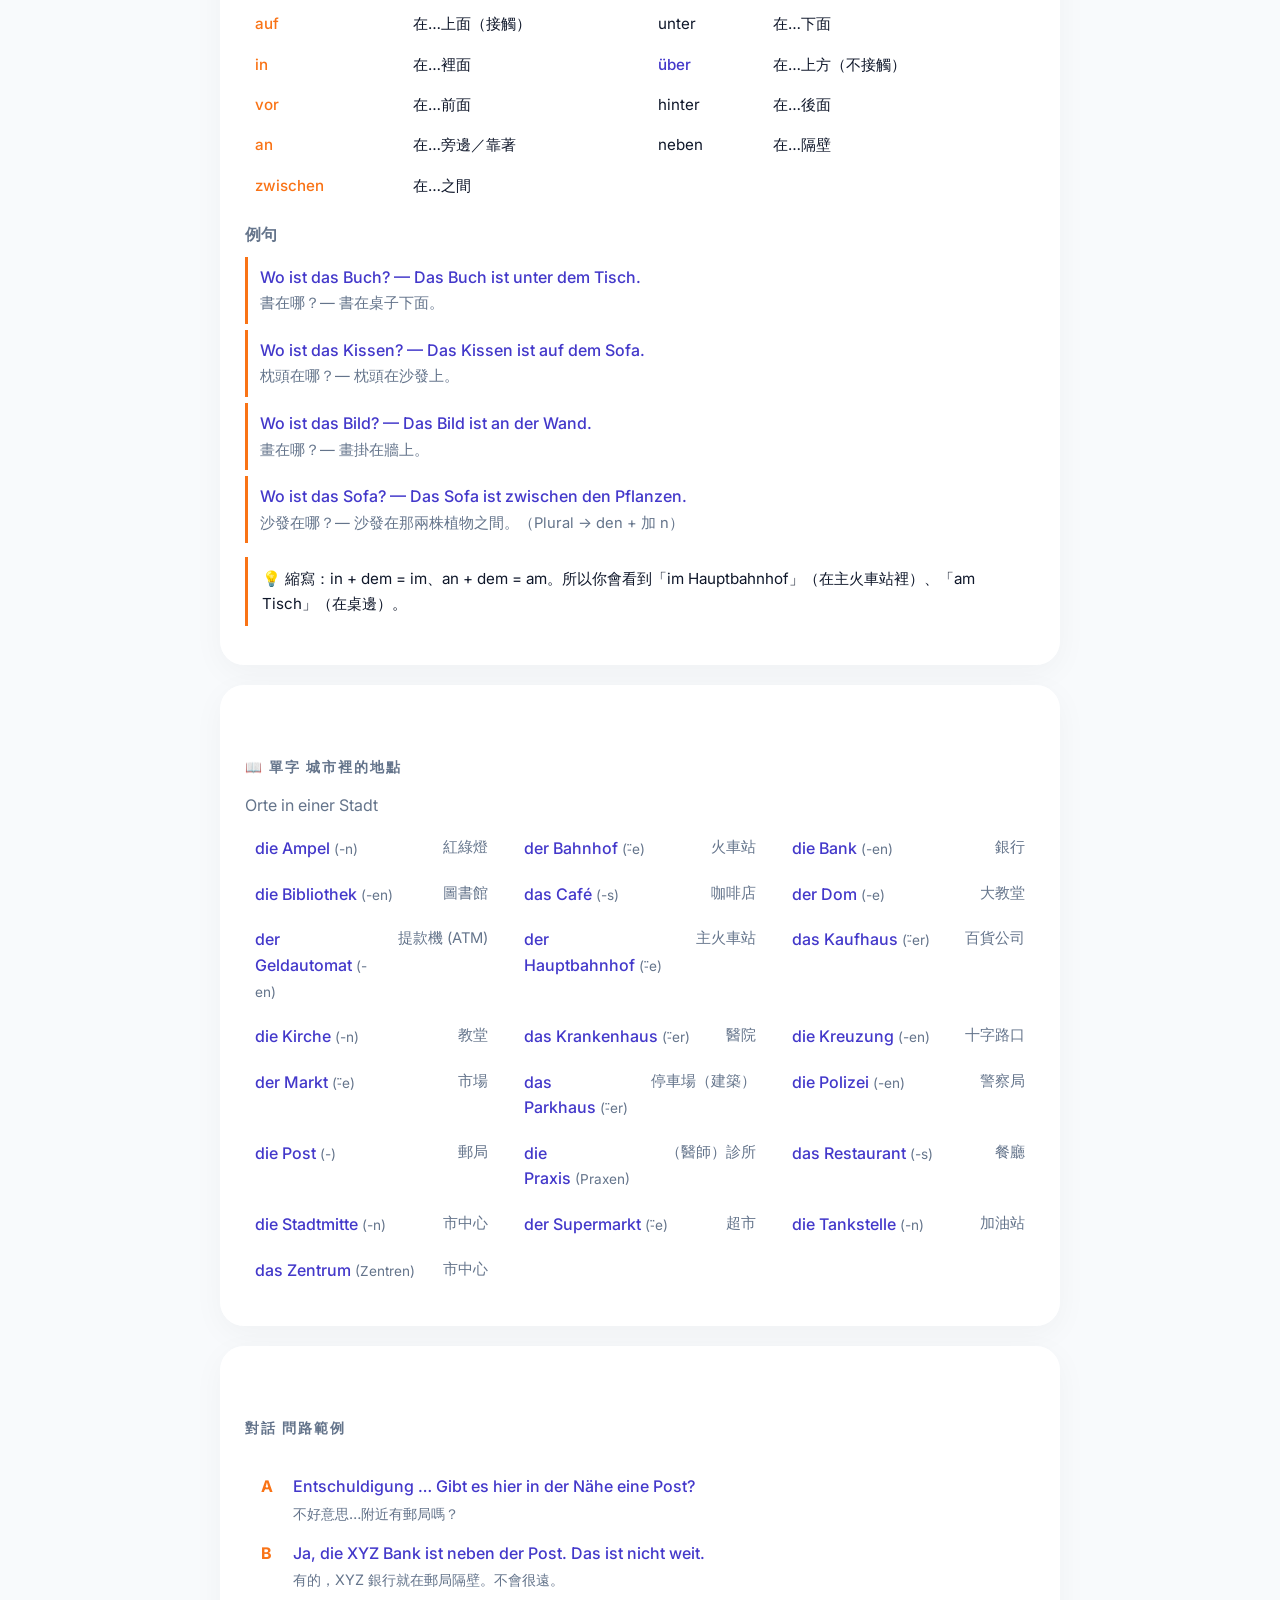
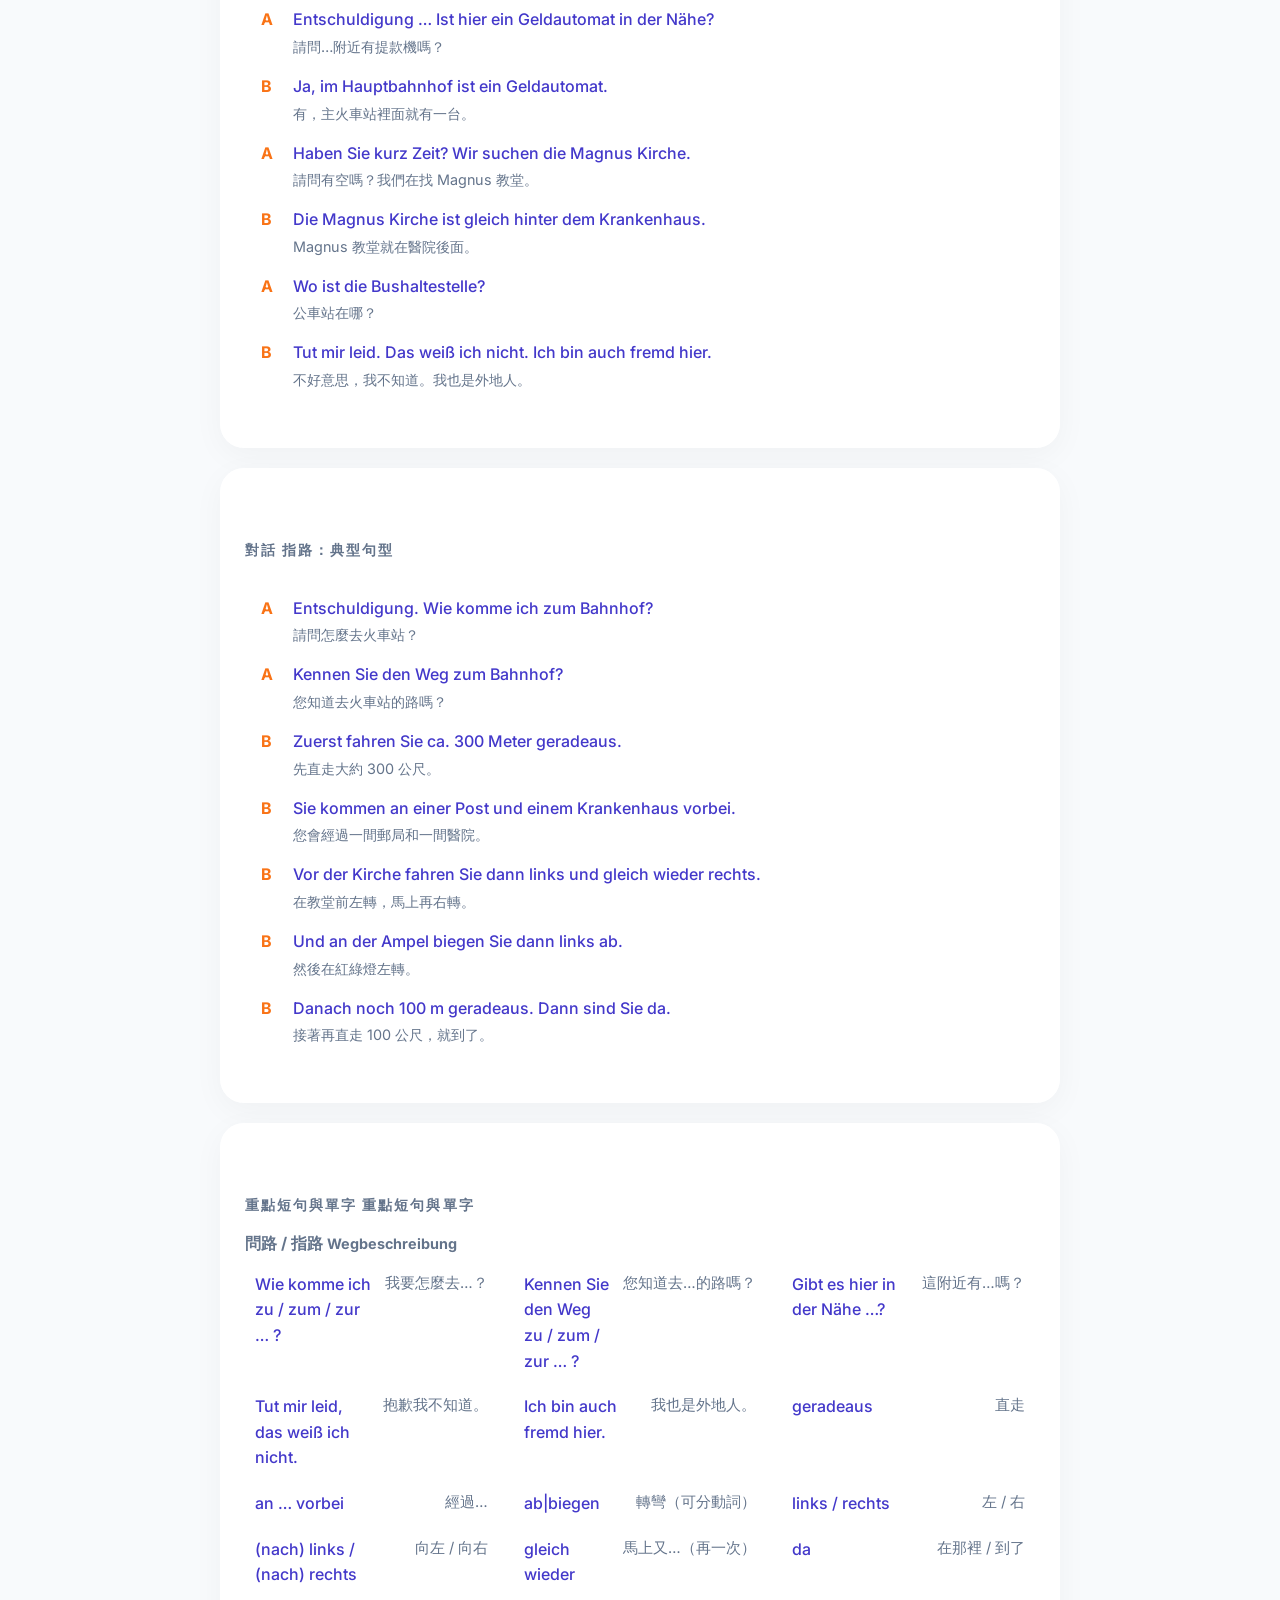
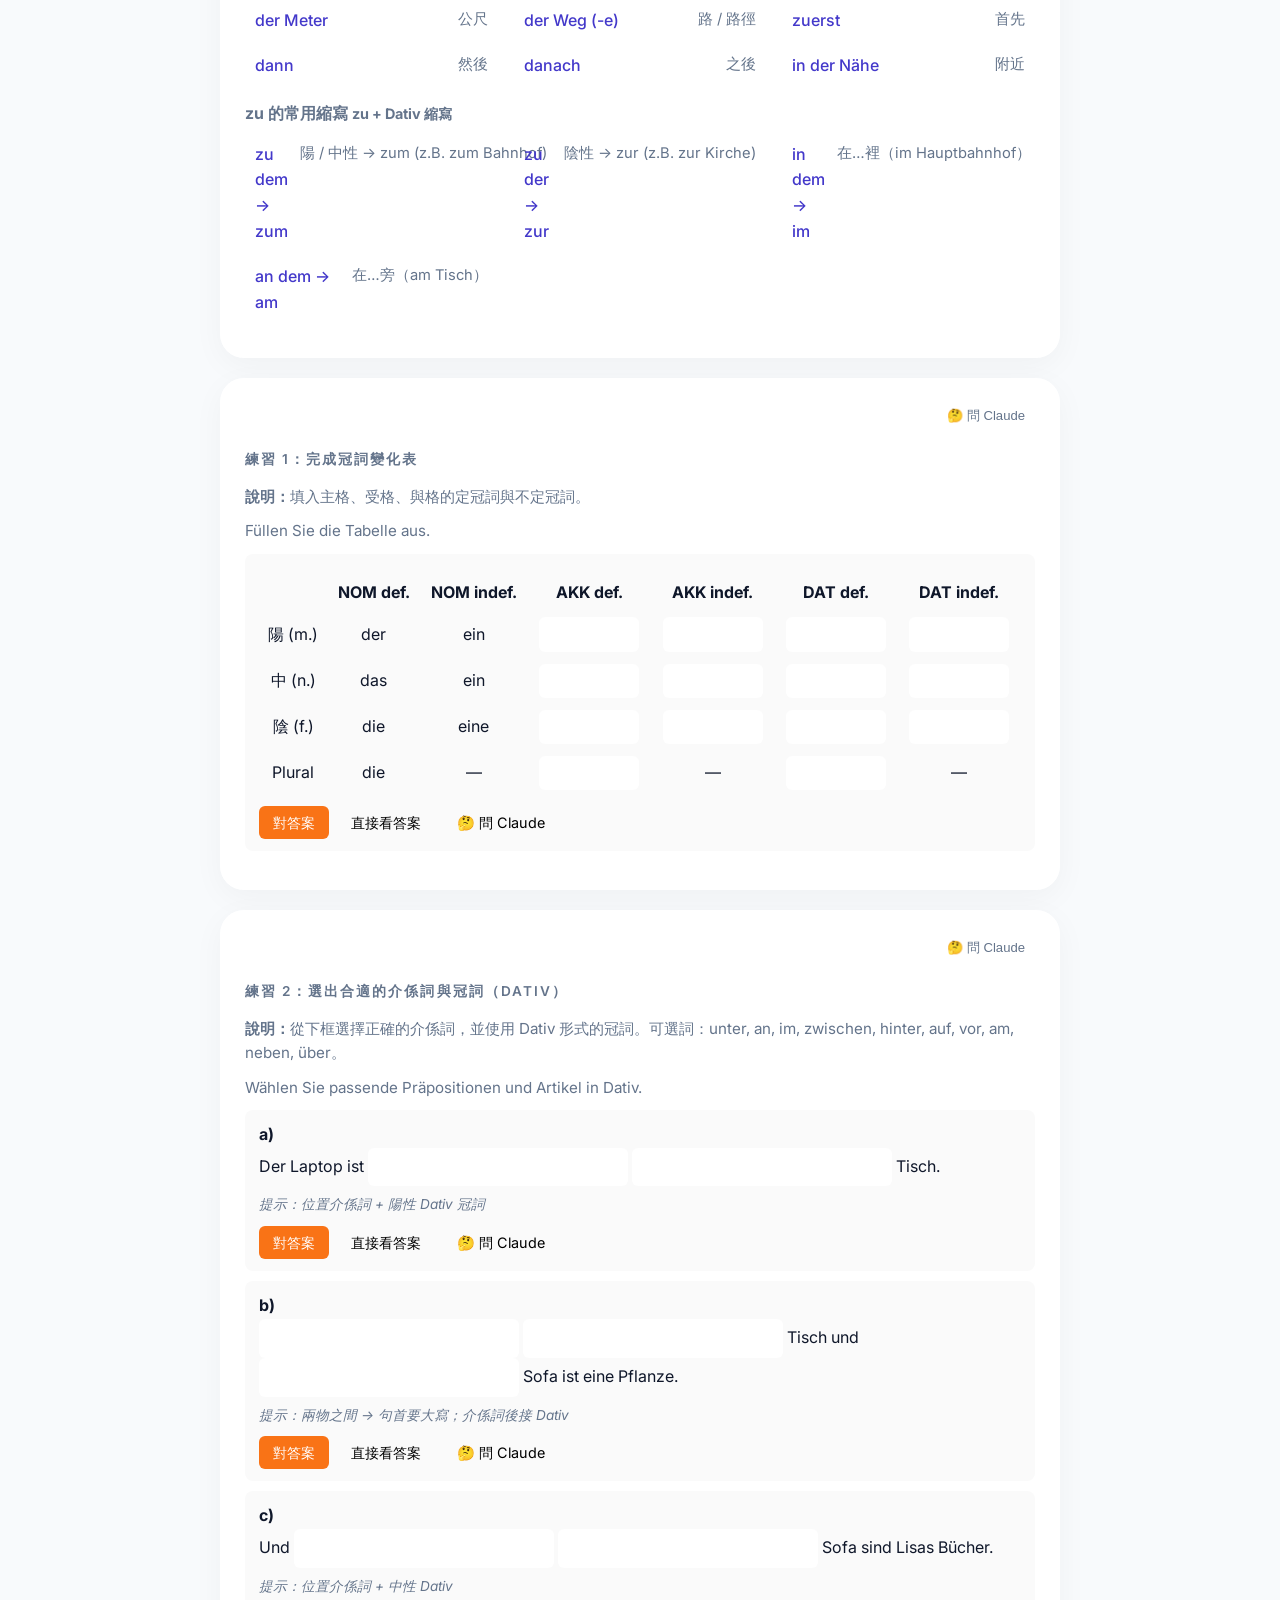
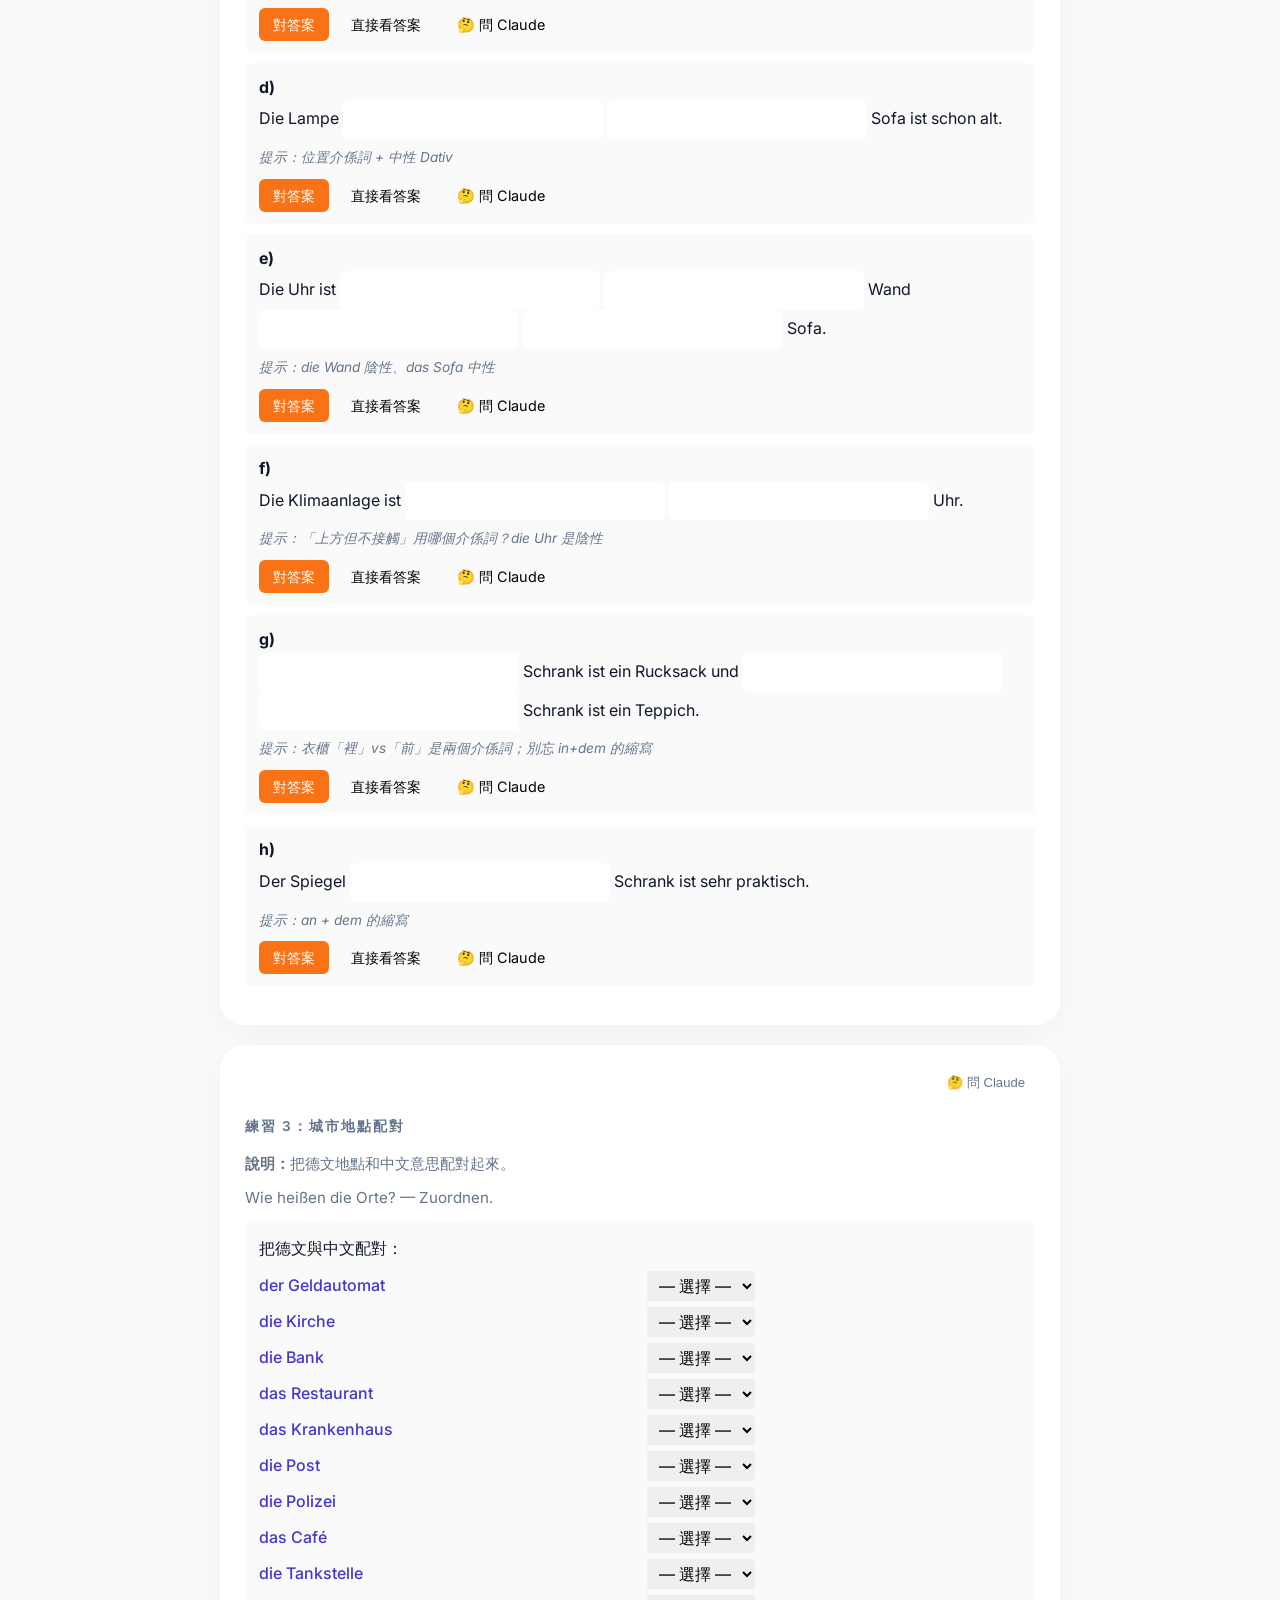
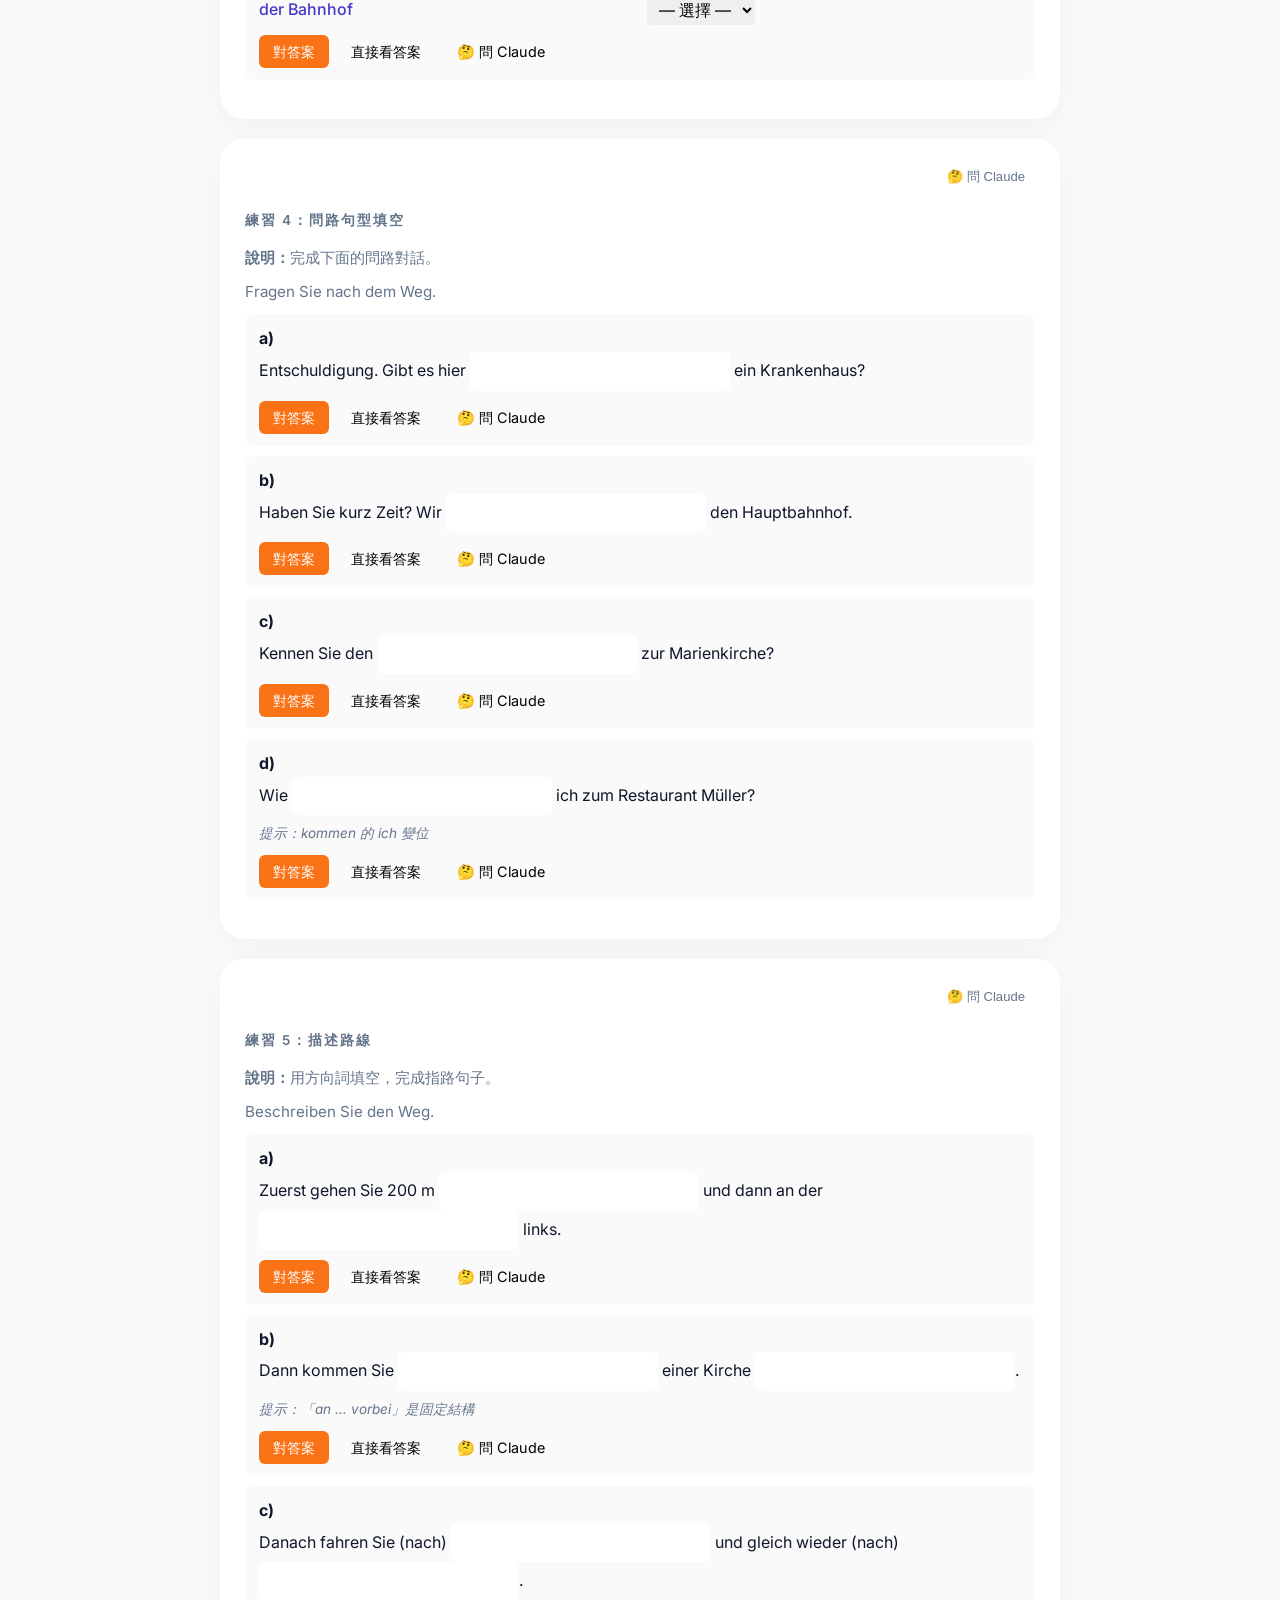
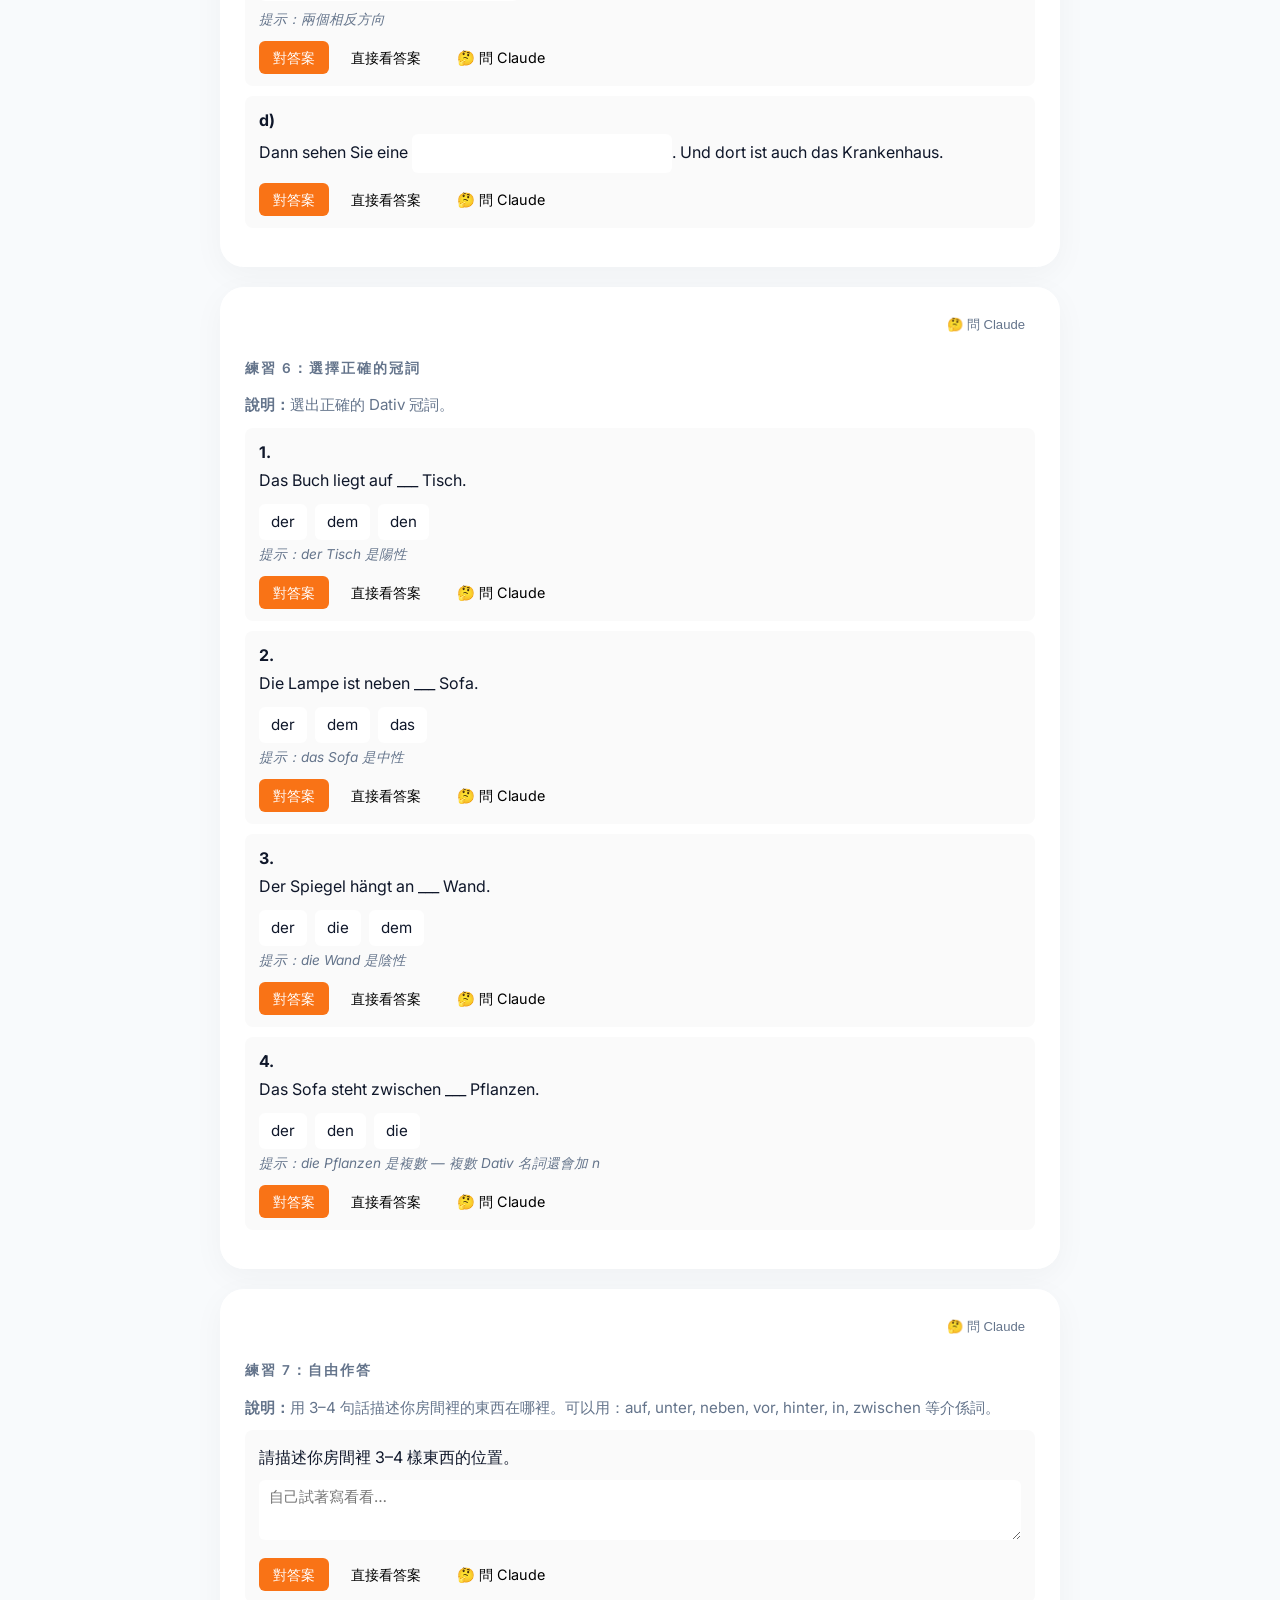
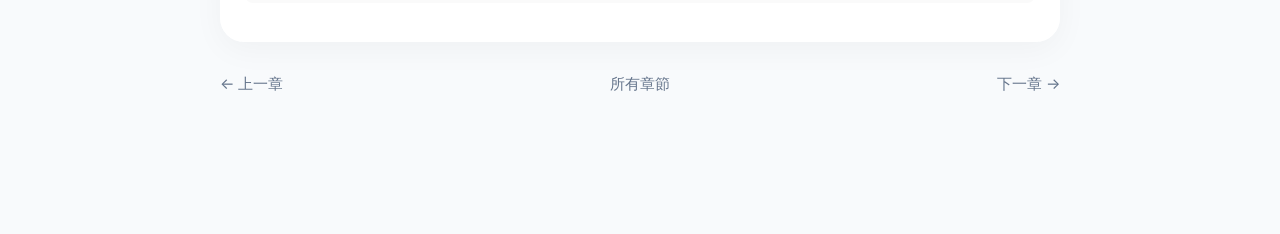
==== commit 70f605d8: "feat: Luminous Minimalism UI redesign - Complete CSS rewrite: atmospheric gradient background with b" ====
--- a/chapter.html
+++ b/chapter.html
@@ -8,7 +8,10 @@
   <link rel="apple-touch-icon" href="./assets/icon.svg" />
   <meta name="apple-mobile-web-app-capable" content="yes" />
   <meta name="apple-mobile-web-app-title" content="德文 A1.2" />
-  <meta name="theme-color" content="#b45309" />
+  <meta name="theme-color" content="#ffffff" />
+    <link rel="preconnect" href="https://fonts.googleapis.com" />
+  <link rel="preconnect" href="https://fonts.gstatic.com" crossorigin />
+  <link href="https://fonts.googleapis.com/css2?family=Inter:wght@300;400;500;600;700&display=swap" rel="stylesheet" />
   <link rel="stylesheet" href="./assets/css/style.css" />
 </head>
 <body>
@@ -31,7 +34,7 @@
     </div>
   </main>
 
-  <button id="chat-fab" class="chat-fab" aria-label="開啟 Claude 對話">💬</button>
+  <button id="chat-fab" class="chat-fab" aria-label="Open Chat"><svg width="24" height="24" viewBox="0 0 24 24" fill="none" stroke="currentColor" stroke-width="2" stroke-linecap="round" stroke-linejoin="round"><path d="M21 15a2 2 0 0 1-2 2H7l-4 4V5a2 2 0 0 1 2-2h14a2 2 0 0 1 2 2z"/></svg></button>
   <div id="chat-panel" class="chat-panel"></div>
   <div id="toast" class="toast"></div>
 
@@ -46,5 +49,27 @@
   <script>
     Chapter.load();
   </script>
+    <nav class="mobile-bottom-nav">
+    <a href="./index.html" class="nav-item">
+      <span class="icon"><svg width="20" height="20" viewBox="0 0 24 24" fill="none" stroke="currentColor" stroke-width="1.5" stroke-linecap="round" stroke-linejoin="round"><path d="M3 9l9-7 9 7v11a2 2 0 0 1-2 2H5a2 2 0 0 1-2-2z"/><polyline points="9 22 9 12 15 12 15 22"/></svg></span>
+      <span class="label">首頁</span>
+    </a>
+    <a href="./flashcards.html" class="nav-item">
+      <span class="icon"><svg width="20" height="20" viewBox="0 0 24 24" fill="none" stroke="currentColor" stroke-width="1.5" stroke-linecap="round" stroke-linejoin="round"><rect x="2" y="3" width="20" height="14" rx="2"/><line x1="8" y1="21" x2="16" y2="21"/><line x1="12" y1="17" x2="12" y2="21"/></svg></span>
+      <span class="label">單字卡</span>
+    </a>
+    <a href="./grammar.html" class="nav-item">
+      <span class="icon"><svg width="20" height="20" viewBox="0 0 24 24" fill="none" stroke="currentColor" stroke-width="1.5" stroke-linecap="round" stroke-linejoin="round"><path d="M4 19.5A2.5 2.5 0 0 1 6.5 17H20"/><path d="M6.5 2H20v20H6.5A2.5 2.5 0 0 1 4 19.5v-15A2.5 2.5 0 0 1 6.5 2z"/></svg></span>
+      <span class="label">文法</span>
+    </a>
+    <a href="./progress.html" class="nav-item">
+      <span class="icon"><svg width="20" height="20" viewBox="0 0 24 24" fill="none" stroke="currentColor" stroke-width="1.5" stroke-linecap="round" stroke-linejoin="round"><line x1="18" y1="20" x2="18" y2="10"/><line x1="12" y1="20" x2="12" y2="4"/><line x1="6" y1="20" x2="6" y2="14"/></svg></span>
+      <span class="label">進度</span>
+    </a>
+    <a href="./settings.html" class="nav-item">
+      <span class="icon"><svg width="20" height="20" viewBox="0 0 24 24" fill="none" stroke="currentColor" stroke-width="1.5" stroke-linecap="round" stroke-linejoin="round"><circle cx="12" cy="12" r="3"/><path d="M19.4 15a1.65 1.65 0 0 0 .33 1.82l.06.06a2 2 0 0 1 0 2.83 2 2 0 0 1-2.83 0l-.06-.06a1.65 1.65 0 0 0-1.82-.33 1.65 1.65 0 0 0-1 1.51V21a2 2 0 0 1-2 2 2 2 0 0 1-2-2v-.09A1.65 1.65 0 0 0 9 19.4a1.65 1.65 0 0 0-1.82.33l-.06.06a2 2 0 0 1-2.83 0 2 2 0 0 1 0-2.83l.06-.06A1.65 1.65 0 0 0 4.68 15a1.65 1.65 0 0 0-1.51-1H3a2 2 0 0 1-2-2 2 2 0 0 1 2-2h.09A1.65 1.65 0 0 0 4.6 9a1.65 1.65 0 0 0-.33-1.82l-.06-.06a2 2 0 0 1 0-2.83 2 2 0 0 1 2.83 0l.06.06A1.65 1.65 0 0 0 9 4.68a1.65 1.65 0 0 0 1-1.51V3a2 2 0 0 1 2-2 2 2 0 0 1 2 2v.09a1.65 1.65 0 0 0 1 1.51 1.65 1.65 0 0 0 1.82-.33l.06-.06a2 2 0 0 1 2.83 0 2 2 0 0 1 0 2.83l-.06.06A1.65 1.65 0 0 0 19.4 9a1.65 1.65 0 0 0 1.51 1H21a2 2 0 0 1 2 2 2 2 0 0 1-2 2h-.09a1.65 1.65 0 0 0-1.51 1z"/></svg></span>
+      <span class="label">設定</span>
+    </a>
+  </nav>
 </body>
 </html>
--- a/assets/css/style.css
+++ b/assets/css/style.css
@@ -1,21 +1,21 @@
 /* === 德文 A1.2 自學網站 === */
 
 :root {
-  --bg: #fafaf7;
-  --bg-card: #ffffff;
-  --bg-soft: #f3f1ea;
-  --text: #1f2937;
-  --text-soft: #6b7280;
-  --accent: #b45309;        /* 棕橘，配德國啤酒色 */
-  --accent-soft: #fef3c7;
-  --border: #e5e7eb;
-  --good: #15803d;
-  --good-soft: #dcfce7;
-  --bad: #b91c1c;
-  --bad-soft: #fee2e2;
-  --de: #1e3a8a;            /* 德文用深藍 */
-  --shadow: 0 1px 2px rgba(0,0,0,0.04), 0 4px 12px rgba(0,0,0,0.04);
-  --radius: 10px;
+  --bg-gradient: linear-gradient(160deg, #eef2f3 0%, #fceade 50%, #fde7f9 100%);
+  --bg-solid: #f8fafc;
+  --glass-bg: rgba(255, 255, 255, 0.92);
+  --glass-border: rgba(255, 255, 255, 0.9);
+  --glass-blur: blur(24px);
+  --text-main: #0f172a;
+  --text-muted: #64748b;
+  --accent: #f97316;
+  --de: #4338ca;
+  --good: #34d399;
+  --bad: #60a5fa;
+  --shadow-soft: 0 8px 32px rgba(0, 0, 0, 0.04);
+  --radius-lg: 24px;
+  --radius-md: 16px;
+  --radius-sm: 8px;
   --maxw: 880px;
   --fs: 16px;
 }
@@ -26,11 +26,20 @@
 
 body {
   margin: 0;
-  font-family: -apple-system, BlinkMacSystemFont, "Noto Sans TC", "PingFang TC", "Microsoft JhengHei", system-ui, sans-serif;
-  background: var(--bg);
-  color: var(--text);
-  line-height: 1.7;
+  font-family: "Inter", -apple-system, BlinkMacSystemFont, "Segoe UI", Roboto, Helvetica, Arial, sans-serif;
+  background: var(--bg-solid);
+  background-image: var(--bg-gradient);
+  background-attachment: fixed;
+  background-size: 200% 200%;
+  animation: bg-breathe 15s ease infinite alternate;
+  color: var(--text-main);
+  line-height: 1.6;
   -webkit-font-smoothing: antialiased;
+  min-height: 100vh;
+}
+@keyframes glow-move {
+  0% { background-position: 0% 0%; }
+  100% { background-position: 100% 100%; }
 }
 
 a { color: var(--accent); text-decoration: none; }
@@ -38,9 +47,11 @@
 
 /* === 頁首 === */
 .site-header {
-  background: var(--bg-card);
-  border-bottom: 1px solid var(--border);
-  padding: 14px 20px;
+  background: rgba(244, 244, 246, 0.4);
+  backdrop-filter: blur(20px);
+  -webkit-backdrop-filter: blur(20px);
+  border-bottom: 1px solid rgba(255, 255, 255, 0.5);
+  padding: 16px 20px;
   position: sticky;
   top: 0;
   z-index: 50;
@@ -58,13 +69,13 @@
   font-weight: 600;
   margin: 0;
 }
-.site-title a { color: var(--text); }
+.site-title a { color: var(--text-main); }
 .site-nav {
   display: flex;
   gap: 18px;
   font-size: 0.95rem;
 }
-.site-nav a { color: var(--text-soft); }
+.site-nav a { color: var(--text-muted); }
 .site-nav a:hover { color: var(--accent); }
 
 /* === 主容器 === */
@@ -75,18 +86,18 @@
 }
 
 h1, h2, h3, h4 { line-height: 1.3; }
-h1 { font-size: 1.7rem; margin: 8px 0 6px; }
-h2 { font-size: 1.3rem; margin: 32px 0 12px; padding-bottom: 8px; border-bottom: 2px solid var(--accent-soft); }
-h3 { font-size: 1.1rem; margin: 24px 0 10px; color: var(--accent); }
-h4 { font-size: 1rem; margin: 18px 0 8px; color: var(--text-soft); }
+h1 { font-size: 2.8rem; margin: 16px 0 8px; font-weight: 600; letter-spacing: -0.04em; }
+h2 { font-size: 0.85rem; margin: 48px 0 16px; font-weight: 600; letter-spacing: 0.15em; text-transform: uppercase; color: var(--text-muted); border-bottom: none; }
+h3 { font-size: 1.2rem; margin: 24px 0 10px; font-weight: 500; }
+h4 { font-size: 1rem; margin: 18px 0 8px; color: var(--text-muted); }
 
 p { margin: 8px 0; }
-.lead { color: var(--text-soft); margin: 6px 0 24px; }
+.lead { color: var(--text-muted); margin: 6px 0 24px; }
 
 /* 德文文字統一樣式 */
 .de { color: var(--de); font-weight: 500; }
-.zh { color: var(--text); }
-.muted { color: var(--text-soft); }
+.zh { color: var(--text-main); }
+.muted { color: var(--text-muted); }
 .small { font-size: 0.9rem; }
 
 code, .mono {
@@ -105,21 +116,27 @@
   margin: 16px 0;
 }
 .chapter-card {
-  background: var(--bg-card);
-  border: 1px solid var(--border);
-  border-radius: var(--radius);
-  padding: 18px;
-  box-shadow: var(--shadow);
-  transition: transform 0.15s, box-shadow 0.15s;
+  background: var(--glass-bg);
+  backdrop-filter: var(--glass-blur);
+  -webkit-backdrop-filter: var(--glass-blur);
+  border: 1px solid var(--glass-border);
+  border-radius: var(--radius-lg);
+  box-shadow: var(--shadow-soft);
+  padding: 24px;
   display: block;
+  transition: transform 0.2s, background 0.2s;
+  text-decoration: none;
 }
 .chapter-card:hover {
-  transform: translateY(-2px);
-  box-shadow: 0 6px 20px rgba(0,0,0,0.08);
+  transform: translateY(-4px) scale(1.01);
+  box-shadow: var(--shadow-hover);
+  border-color: var(--accent-soft);
   text-decoration: none;
 }
 .chapter-card .num {
   display: inline-block;
+  text-transform: uppercase;
+  letter-spacing: 0.05em;
   background: var(--accent);
   color: #fff;
   font-weight: 600;
@@ -130,11 +147,11 @@
 }
 .chapter-card h3 {
   margin: 4px 0 4px;
-  color: var(--text);
+  color: var(--text-main);
   font-size: 1.1rem;
 }
 .chapter-card .topic {
-  color: var(--text-soft);
+  color: var(--text-muted);
   font-size: 0.9rem;
   margin: 4px 0 10px;
 }
@@ -145,6 +162,8 @@
 }
 .chapter-card .tag {
   background: var(--accent-soft);
+  text-transform: uppercase;
+  letter-spacing: 0.05em;
   color: var(--accent);
   padding: 2px 8px;
   border-radius: 8px;
@@ -159,7 +178,7 @@
   display: inline-block;
   margin-top: 8px;
   font-size: 0.78rem;
-  color: var(--text-soft);
+  color: var(--text-muted);
   font-style: italic;
 }
 
@@ -175,32 +194,24 @@
   font-size: 0.95rem;
 }
 .chapter-nav a {
-  color: var(--text-soft);
+  color: var(--text-muted);
 }
 .chapter-nav a:hover { color: var(--accent); }
-.chapter-nav .center { color: var(--text); font-weight: 500; }
-
-.chapter-progress {
-  height: 6px;
-  background: var(--bg-soft);
-  border-radius: 3px;
-  margin: 4px 0 24px;
-  overflow: hidden;
-}
-.chapter-progress > div {
-  height: 100%;
-  background: var(--accent);
-  transition: width 0.3s;
-}
+.chapter-nav .center { color: var(--text-main); font-weight: 500; }
+
+
+
 
 /* === Sections (grammar / vocab / dialogue / exercise) === */
 .section-block {
-  background: var(--bg-card);
-  border: 1px solid var(--border);
-  border-radius: var(--radius);
-  padding: 20px 22px;
-  margin: 18px 0;
-  box-shadow: var(--shadow);
+  background: var(--glass-bg);
+  backdrop-filter: var(--glass-blur);
+  -webkit-backdrop-filter: var(--glass-blur);
+  border: 1px solid var(--glass-border);
+  border-radius: var(--radius-lg);
+  box-shadow: var(--shadow-soft);
+  padding: 24px;
+  margin: 20px 0;
 }
 .section-block.intro {
   background: var(--accent-soft);
@@ -211,7 +222,7 @@
   font-size: 0.82rem;
   background: transparent;
   border: 1px solid var(--border);
-  color: var(--text-soft);
+  color: var(--text-muted);
   padding: 4px 10px;
   border-radius: 14px;
   cursor: pointer;
@@ -260,7 +271,7 @@
   border-radius: 0 6px 6px 0;
 }
 .examples .de { display: block; }
-.examples .zh { display: block; color: var(--text-soft); font-size: 0.92em; margin-top: 2px; }
+.examples .zh { display: block; color: var(--text-muted); font-size: 0.92em; margin-top: 2px; }
 
 .tip {
   background: var(--accent-soft);
@@ -288,8 +299,8 @@
 }
 .vocab-item:hover { background: var(--bg-soft); }
 .vocab-item .de { font-weight: 500; }
-.vocab-item .pl { color: var(--text-soft); font-size: 0.85em; margin-left: 4px; }
-.vocab-item .zh { color: var(--text-soft); white-space: nowrap; font-size: 0.92em; }
+.vocab-item .pl { color: var(--text-muted); font-size: 0.85em; margin-left: 4px; }
+.vocab-item .zh { color: var(--text-muted); white-space: nowrap; font-size: 0.92em; }
 
 /* 對話 */
 .dialogue {
@@ -311,7 +322,7 @@
   color: var(--accent);
 }
 .dialogue .de { display: block; }
-.dialogue .zh { display: block; color: var(--text-soft); font-size: 0.9em; margin-top: 2px; }
+.dialogue .zh { display: block; color: var(--text-muted); font-size: 0.9em; margin-top: 2px; }
 
 /* === 練習題 === */
 .exercise {
@@ -319,7 +330,7 @@
 }
 .exercise .instr {
   font-size: 0.95rem;
-  color: var(--text-soft);
+  color: var(--text-muted);
   margin-bottom: 10px;
 }
 .exercise-question {
@@ -358,7 +369,7 @@
 
 .exercise-question .q-hint {
   font-size: 0.85rem;
-  color: var(--text-soft);
+  color: var(--text-muted);
   font-style: italic;
   margin-top: 4px;
 }
@@ -458,7 +469,7 @@
 }
 .form-row .desc {
   font-size: 0.85rem;
-  color: var(--text-soft);
+  color: var(--text-muted);
   margin-top: 4px;
 }
 
@@ -474,14 +485,15 @@
   margin-right: 8px;
 }
 button.btn.secondary { background: transparent; color: var(--accent); }
-button.btn:hover { filter: brightness(0.95); }
+button.btn:hover { filter: brightness(0.95); transform: translateY(-1px); box-shadow: 0 4px 6px -1px rgba(234,88,12,0.2); }
+button.btn { transition: all 0.2s ease; }
 
 .toast {
   position: fixed;
   bottom: 30px;
   left: 50%;
   transform: translateX(-50%);
-  background: var(--text);
+  background: var(--text-main);
   color: #fff;
   padding: 10px 18px;
   border-radius: 8px;
@@ -512,7 +524,16 @@
   align-items: center;
   justify-content: center;
 }
-.chat-fab:hover { filter: brightness(1.05); }
+.chat-fab {
+  transition: transform 0.2s, box-shadow 0.2s, filter 0.2s;
+  animation: pulse-soft 3s infinite;
+}
+@keyframes pulse-soft {
+  0% { box-shadow: 0 4px 14px rgba(234, 88, 12, 0.35); }
+  50% { box-shadow: 0 4px 24px rgba(234, 88, 12, 0.6); }
+  100% { box-shadow: 0 4px 14px rgba(234, 88, 12, 0.35); }
+}
+.chat-fab:hover { filter: brightness(1.05); transform: scale(1.08); animation: none; }
 
 .chat-panel {
   position: fixed;
@@ -614,7 +635,7 @@
   align-items: center;
   margin-top: 6px;
 }
-.chat-actions-row .left { font-size: 0.78rem; color: var(--text-soft); }
+.chat-actions-row .left { font-size: 0.78rem; color: var(--text-muted); }
 .chat-actions-row button {
   font: inherit;
   background: var(--accent);
@@ -628,7 +649,7 @@
 .chat-actions-row button:disabled { opacity: 0.5; cursor: wait; }
 
 .chat-empty {
-  color: var(--text-soft);
+  color: var(--text-muted);
   font-size: 0.9rem;
   text-align: center;
   padding: 30px 10px;
@@ -653,21 +674,21 @@
 
 /* === Grammar TOC === */
 .grammar-toc {
-  background: var(--bg-card);
-  border: 1px solid var(--border);
-  border-radius: var(--radius);
-  padding: 14px 18px;
-  margin: 16px 0 24px;
-  font-size: 0.92rem;
-  line-height: 1.9;
+  background: var(--glass-bg);
+  backdrop-filter: var(--glass-blur);
+  -webkit-backdrop-filter: var(--glass-blur);
+  border: 1px solid var(--glass-border);
+  border-radius: var(--radius-lg);
+  box-shadow: var(--shadow-soft);
+  padding: 20px;
+  margin: 20px 0 32px;
   position: sticky;
-  top: 60px;
+  top: 80px;
   z-index: 10;
-  box-shadow: var(--shadow);
 }
 .grammar-toc strong { color: var(--accent); margin-right: 8px; }
 .grammar-toc a {
-  color: var(--text-soft);
+  color: var(--text-muted);
   white-space: nowrap;
   display: inline-block;
 }
@@ -685,31 +706,22 @@
   margin: 16px 0 24px;
 }
 .stat-card {
-  background: var(--bg-card);
-  border: 1px solid var(--border);
-  border-radius: var(--radius);
-  padding: 14px 16px;
+  background: var(--glass-bg);
+  backdrop-filter: var(--glass-blur);
+  -webkit-backdrop-filter: var(--glass-blur);
+  border: 1px solid var(--glass-border);
+  border-radius: var(--radius-lg);
+  box-shadow: var(--shadow-soft);
+  padding: 20px 16px;
   text-align: center;
-  box-shadow: var(--shadow);
+  display: flex;
+  flex-direction: column;
 }
 .stat-card .num { font-size: 1.8rem; font-weight: 600; color: var(--accent); display: block; }
-.stat-card .label { font-size: 0.85rem; color: var(--text-soft); }
+.stat-card .label { font-size: 0.85rem; color: var(--text-muted); }
 
 .progress-list { margin: 16px 0; }
-.progress-row {
-  display: grid;
-  grid-template-columns: 64px 1fr auto;
-  gap: 14px;
-  align-items: center;
-  padding: 12px 16px;
-  background: var(--bg-card);
-  border: 1px solid var(--border);
-  border-radius: var(--radius);
-  margin: 8px 0;
-  text-decoration: none;
-  color: var(--text);
-  transition: border-color 0.15s;
-}
+
 .progress-row:hover { border-color: var(--accent); text-decoration: none; }
 .progress-row .num-pill {
   background: var(--accent);
@@ -720,27 +732,29 @@
   font-size: 0.85rem;
   font-weight: 500;
 }
-.progress-row.untouched .num-pill { background: var(--border); color: var(--text-soft); }
+.progress-row.untouched .num-pill { background: var(--border); color: var(--text-muted); }
 .progress-row .ch-title { font-weight: 500; }
-.progress-row .ch-stats { font-size: 0.85rem; color: var(--text-soft); }
-.progress-row .bar {
-  width: 120px;
-  height: 8px;
-  background: var(--bg-soft);
-  border-radius: 4px;
-  overflow: hidden;
-}
-.progress-row .bar > div {
-  height: 100%;
-  background: var(--good);
-  transition: width 0.3s;
-}
-.progress-row.partial .bar > div { background: var(--accent); }
+.progress-row .ch-stats { font-size: 0.85rem; color: var(--text-muted); }
+
+
+
 
 @media (max-width: 600px) {
-  .progress-row { grid-template-columns: 50px 1fr; }
-  .progress-row .bar { display: none; }
-  .grammar-toc { position: static; }
+  
+  
+  .grammar-toc {
+  background: var(--glass-bg);
+  backdrop-filter: var(--glass-blur);
+  -webkit-backdrop-filter: var(--glass-blur);
+  border: 1px solid var(--glass-border);
+  border-radius: var(--radius-lg);
+  box-shadow: var(--shadow-soft);
+  padding: 20px;
+  margin: 20px 0 32px;
+  position: sticky;
+  top: 80px;
+  z-index: 10;
+}
 }
 
 /* === Flashcards Setup === */
@@ -758,7 +772,7 @@
 }
 .fc-section h3 {
   margin: 0 0 10px;
-  color: var(--text);
+  color: var(--text-main);
   font-size: 1rem;
   border: none;
 }
@@ -792,8 +806,76 @@
   min-width: 36px;
   text-align: center;
 }
-.fc-chapter-row .ch-name { flex: 1; }
-.fc-chapter-row .ch-count { color: var(--text-soft); font-size: 0.85rem; }
+.fc-chapter-row .ch-name { flex: 1; min-width: 0; }
+.fc-chapter-row .ch-count {
+  color: var(--text-muted);
+  font-size: 0.8rem;
+  font-variant-numeric: tabular-nums;
+  white-space: nowrap;
+  flex-shrink: 0;
+}
+.fc-chapter-row .ch-progress-bar {
+  display: block;
+  height: 3px;
+  background: var(--bg-soft);
+  border-radius: 2px;
+  margin-top: 4px;
+  overflow: hidden;
+}
+.fc-chapter-row .ch-progress-bar > span {
+  display: block;
+  height: 100%;
+  background: var(--good);
+  transition: width 0.3s;
+}
+
+/* 統計圖 */
+.fc-stats-summary {
+  display: grid;
+  grid-template-columns: repeat(3, 1fr);
+  gap: 8px;
+  margin-bottom: 12px;
+}
+.fc-stats-summary > div {
+  background: var(--bg-soft);
+  padding: 10px 4px;
+  border-radius: 8px;
+  text-align: center;
+  display: flex;
+  flex-direction: column;
+}
+.fc-stats-summary strong {
+  font-size: 1.3rem;
+  color: var(--accent);
+  line-height: 1;
+  margin-bottom: 4px;
+}
+.fc-stats-summary span {
+  font-size: 0.75rem;
+  color: var(--text-muted);
+}
+.fc-stats-chart {
+  width: 100%;
+  height: auto;
+  display: block;
+  margin: 12px 0 8px;
+}
+
+#fc-stats summary {
+  cursor: pointer;
+  padding: 4px 0;
+  list-style: none;
+}
+#fc-stats summary::-webkit-details-marker { display: none; }
+#fc-stats summary::before {
+  content: '▶ ';
+  display: inline-block;
+  transition: transform 0.15s;
+  color: var(--accent);
+}
+#fc-stats[open] summary::before {
+  transform: rotate(90deg);
+}
 
 .fc-quick-actions {
   display: flex;
@@ -809,7 +891,7 @@
   border: 1px solid var(--border);
   border-radius: 6px;
   cursor: pointer;
-  color: var(--text-soft);
+  color: var(--text-muted);
 }
 .fc-quick-actions button:hover { border-color: var(--accent); color: var(--accent); }
 
@@ -833,14 +915,17 @@
 .fc-radio-group input, .fc-checkbox-group input { width: 18px; height: 18px; }
 
 .fc-summary {
-  background: var(--accent-soft);
-  border: 1px solid #f5d28a;
-  border-radius: var(--radius);
-  padding: 14px 18px;
-  margin: 16px 0;
+  background: var(--glass-bg);
+  backdrop-filter: var(--glass-blur);
+  -webkit-backdrop-filter: var(--glass-blur);
+  border: 1px solid var(--glass-border);
+  border-radius: var(--radius-lg);
+  box-shadow: var(--shadow-soft);
+  padding: 24px;
+  margin: 20px 0;
   display: grid;
   grid-template-columns: repeat(3, 1fr);
-  gap: 8px;
+  gap: 12px;
   text-align: center;
 }
 .fc-summary > div { padding: 4px; }
@@ -852,7 +937,7 @@
 }
 .fc-summary .label {
   font-size: 0.78rem;
-  color: var(--text-soft);
+  color: var(--text-muted);
 }
 
 .fc-start-btn {
@@ -875,14 +960,21 @@
 
 /* === Study Page (full-screen) === */
 .study-body {
-  background: var(--bg);
   margin: 0;
-  height: 100vh;
-  height: 100dvh;
-  overflow: hidden;
+  font-family: "Inter", -apple-system, BlinkMacSystemFont, "Segoe UI", Roboto, Helvetica, Arial, sans-serif;
+  background: var(--bg-solid);
+  background-image: var(--bg-gradient);
+  background-attachment: fixed;
+  background-size: 200% 200%;
+  animation: bg-breathe 15s ease infinite alternate;
+  color: var(--text-main);
+  line-height: 1.6;
   -webkit-font-smoothing: antialiased;
-  user-select: none;
-  -webkit-user-select: none;
+  min-height: 100vh;
+}
+@keyframes glow-move {
+  0% { background-position: 0% 0%; }
+  100% { background-position: 100% 100%; }
 }
 .study-page {
   display: flex;
@@ -908,7 +1000,7 @@
   border: none;
   font: inherit;
   font-size: 1rem;
-  color: var(--text-soft);
+  color: var(--text-muted);
   cursor: pointer;
   padding: 4px 8px;
   min-height: 44px;
@@ -917,7 +1009,7 @@
 .study-header .end-btn:hover { color: var(--accent); }
 .study-header .progress-text {
   font-weight: 500;
-  color: var(--text);
+  color: var(--text-main);
 }
 .study-header .accent { color: var(--accent); }
 
@@ -932,27 +1024,29 @@
   min-height: 0;
 }
 .flashcard {
+  background: var(--glass-bg);
+  backdrop-filter: var(--glass-blur);
+  -webkit-backdrop-filter: var(--glass-blur);
+  border: 1px solid var(--glass-border);
+  border-radius: var(--radius-lg);
+  box-shadow: var(--shadow-soft);
+  padding: 40px 24px;
+  display: flex;
+  flex-direction: column;
+  align-items: center;
+  justify-content: center;
+  text-align: center;
+  min-height: 320px;
+  position: relative;
   width: 100%;
   max-width: 500px;
-  background: var(--bg-card);
-  border: 1px solid var(--border);
-  border-radius: 16px;
-  box-shadow: 0 4px 20px rgba(0,0,0,0.08);
-  padding: 32px 24px;
-  display: flex;
-  flex-direction: column;
-  align-items: center;
-  justify-content: center;
-  text-align: center;
-  min-height: 300px;
-  position: relative;
 }
 .flashcard .source-tag {
   position: absolute;
   top: 14px;
   right: 16px;
   font-size: 0.78rem;
-  color: var(--text-soft);
+  color: var(--text-muted);
   background: var(--bg-soft);
   padding: 3px 10px;
   border-radius: 12px;
@@ -962,7 +1056,7 @@
   top: 14px;
   left: 16px;
   font-size: 0.78rem;
-  color: var(--text-soft);
+  color: var(--text-muted);
 }
 .flashcard .front {
   font-size: 2rem;
@@ -973,7 +1067,7 @@
 .flashcard .front.de { color: var(--de); }
 .flashcard .front-meta {
   font-size: 0.95rem;
-  color: var(--text-soft);
+  color: var(--text-muted);
   margin-top: 6px;
 }
 .flashcard .divider {
@@ -991,7 +1085,7 @@
   margin-top: 18px;
   background: transparent;
   border: 1px solid var(--border);
-  color: var(--text-soft);
+  color: var(--text-muted);
   padding: 6px 14px;
   border-radius: 14px;
   font: inherit;
@@ -1008,7 +1102,7 @@
   position: absolute;
   bottom: 14px;
   font-size: 0.82rem;
-  color: var(--text-soft);
+  color: var(--text-muted);
   font-style: italic;
 }
 
@@ -1074,17 +1168,23 @@
   margin: 10px 0;
 }
 .summary-stats .stat-card {
-  background: var(--bg-card);
-  border: 1px solid var(--border);
-  border-radius: var(--radius);
-  padding: 12px 8px;
+  background: var(--glass-bg);
+  backdrop-filter: var(--glass-blur);
+  -webkit-backdrop-filter: var(--glass-blur);
+  border: 1px solid var(--glass-border);
+  border-radius: var(--radius-lg);
+  box-shadow: var(--shadow-soft);
+  padding: 20px 16px;
+  text-align: center;
+  display: flex;
+  flex-direction: column;
 }
 .summary-due {
   background: var(--bg-soft);
   padding: 12px 18px;
   border-radius: var(--radius);
   font-size: 0.92rem;
-  color: var(--text-soft);
+  color: var(--text-muted);
 }
 .summary-actions {
   display: flex;
@@ -1103,7 +1203,7 @@
   background: var(--bg-card);
   cursor: pointer;
   text-decoration: none;
-  color: var(--text);
+  color: var(--text-main);
   text-align: center;
   min-height: 52px;
   display: flex;
@@ -1120,23 +1220,271 @@
 /* 手機優化 */
 @media (max-width: 600px) {
   .flashcard {
-    min-height: 240px;
-    padding: 24px 18px;
-  }
+  background: var(--glass-bg);
+  backdrop-filter: var(--glass-blur);
+  -webkit-backdrop-filter: var(--glass-blur);
+  border: 1px solid var(--glass-border);
+  border-radius: var(--radius-lg);
+  box-shadow: var(--shadow-soft);
+  padding: 40px 24px;
+  display: flex;
+  flex-direction: column;
+  align-items: center;
+  justify-content: center;
+  text-align: center;
+  min-height: 320px;
+  position: relative;
+  width: 100%;
+  max-width: 500px;
+}
   .flashcard .front { font-size: 1.7rem; }
   .flashcard .back { font-size: 1.4rem; }
   .rating-bar button { min-height: 60px; }
   .rating-bar button .label { font-size: 0.9rem; }
   .rating-bar button .interval { font-size: 0.68rem; }
   .study-header { padding: 10px 14px; }
-  .fc-summary { grid-template-columns: 1fr; gap: 4px; }
+  .fc-summary {
+  background: var(--glass-bg);
+  backdrop-filter: var(--glass-blur);
+  -webkit-backdrop-filter: var(--glass-blur);
+  border: 1px solid var(--glass-border);
+  border-radius: var(--radius-lg);
+  box-shadow: var(--shadow-soft);
+  padding: 24px;
+  margin: 20px 0;
+  display: grid;
+  grid-template-columns: repeat(3, 1fr);
+  gap: 12px;
+  text-align: center;
+}
 }
 
 /* 響應式 */
 @media (max-width: 600px) {
   main { padding: 18px 14px 100px; }
-  .section-block { padding: 14px; }
+  .section-block {
+  background: var(--glass-bg);
+  backdrop-filter: var(--glass-blur);
+  -webkit-backdrop-filter: var(--glass-blur);
+  border: 1px solid var(--glass-border);
+  border-radius: var(--radius-lg);
+  box-shadow: var(--shadow-soft);
+  padding: 24px;
+  margin: 20px 0;
+}
   .vocab-grid { grid-template-columns: 1fr; }
   .chat-panel { right: 10px; bottom: 80px; width: calc(100vw - 20px); }
   .chat-fab { right: 14px; bottom: 14px; }
 }
+
+
+/* === 行動版底部導覽列 (Mobile Bottom Nav) === */
+.mobile-bottom-nav {
+  display: none;
+  position: fixed;
+  bottom: 0;
+  left: 0;
+  right: 0;
+  background: rgba(255, 255, 255, 0.9);
+  backdrop-filter: blur(16px);
+  -webkit-backdrop-filter: blur(16px);
+  border-top: 1px solid var(--border);
+  z-index: 90;
+  padding-bottom: env(safe-area-inset-bottom);
+}
+.mobile-bottom-nav .nav-item {
+  flex: 1;
+  display: flex;
+  flex-direction: column;
+  align-items: center;
+  justify-content: center;
+  padding: 10px 0 6px;
+  color: var(--text-muted);
+  text-decoration: none;
+  transition: color 0.2s;
+}
+.mobile-bottom-nav .nav-item:hover,
+.mobile-bottom-nav .nav-item:active {
+  color: var(--accent);
+}
+.mobile-bottom-nav .icon {
+  font-size: 1.4rem;
+  margin-bottom: 2px;
+}
+.mobile-bottom-nav .label {
+  font-size: 0.7rem;
+  font-weight: 500;
+}
+
+@media (max-width: 640px) {
+  .site-nav { display: none; }
+  .mobile-bottom-nav { display: flex; }
+  main { padding-bottom: 100px; }
+  
+  .chat-fab {
+    bottom: calc(75px + env(safe-area-inset-bottom));
+  }
+  .chat-panel {
+    bottom: calc(140px + env(safe-area-inset-bottom));
+    height: 60vh;
+  }
+}
+
+
+
+
+
+
+.progress-row.partial .bar > div { background: linear-gradient(90deg, var(--bad), var(--good)); }
+
+.chapter-card .num, .tag, .source-tag, .direction-tag, .label {
+  text-transform: uppercase;
+  letter-spacing: 0.15em;
+  font-size: 0.65rem;
+  font-weight: 700;
+  color: var(--accent);
+  background: transparent;
+  padding: 0;
+  margin-bottom: 12px;
+}
+.stat-card .num, .fc-summary .num {
+  font-size: 3.5rem;
+  font-weight: 600;
+  color: var(--text-main);
+  letter-spacing: -0.04em;
+  line-height: 1;
+  margin-bottom: 8px;
+}
+.chapter-card h3 {
+  font-size: 1.8rem;
+  font-weight: 600;
+  margin: 0 0 4px;
+  line-height: 1.2;
+}
+.mobile-bottom-nav .nav-item {
+  font-size: 0.65rem;
+  font-weight: 600;
+  letter-spacing: 0.1em;
+  text-transform: uppercase;
+}
+.mobile-bottom-nav .icon {
+  display: flex;
+  align-items: center;
+  justify-content: center;
+  margin-bottom: 4px;
+}
+.mobile-bottom-nav .icon svg {
+  width: 20px;
+  height: 20px;
+  stroke: currentColor;
+}
+
+.chapter-progress {
+  height: 8px;
+  border-radius: 99px;
+  background: rgba(0, 0, 0, 0.05);
+  margin: 8px 0 24px;
+  overflow: hidden;
+}
+.chapter-progress > div {
+  height: 100%;
+  border-radius: 99px;
+  background: linear-gradient(90deg, #f97316, #a855f7);
+  transition: width 0.5s ease-out;
+}
+
+.progress-row {
+  display: grid;
+  grid-template-columns: 80px 1fr auto;
+  gap: 16px;
+  align-items: center;
+  padding: 16px 20px;
+  background: var(--glass-bg);
+  backdrop-filter: var(--glass-blur);
+  border: 1px solid var(--glass-border);
+  border-radius: var(--radius-md);
+  margin: 12px 0;
+  text-decoration: none;
+  color: var(--text-main);
+  box-shadow: var(--shadow-soft);
+}
+.progress-row .bar {
+  width: 100px;
+  height: 8px;
+  border-radius: 99px;
+  background: rgba(0, 0, 0, 0.05);
+  overflow: hidden;
+}
+.progress-row .bar > div {
+  height: 100%;
+  border-radius: 99px;
+  background: linear-gradient(90deg, #f97316, #a855f7);
+  transition: width 0.5s ease-out;
+}
+.progress-row .num-pill {
+  font-size: 1.2rem;
+  font-weight: 500;
+  color: var(--text-main);
+}
+.progress-row .ch-stats {
+  font-size: 0.75rem;
+  text-transform: uppercase;
+  letter-spacing: 0.05em;
+  color: var(--text-muted);
+  font-weight: 600;
+  margin-top: 4px;
+  display: block;
+}
+
+@keyframes bg-breathe {
+  0% { background-position: 0% 0%; }
+  100% { background-position: 100% 100%; }
+}
+
+/* Decorative elements */
+.deco-dots {
+  display: inline-flex;
+  gap: 6px;
+  align-items: center;
+  margin-left: 12px;
+  vertical-align: middle;
+}
+.deco-dots span {
+  width: 6px;
+  height: 6px;
+  border-radius: 50%;
+}
+.deco-dots span:nth-child(1) { background: #f97316; } /* Orange */
+.deco-dots span:nth-child(2) { background: #fcd34d; } /* Yellow */
+.deco-dots span:nth-child(3) { background: #c084fc; } /* Purple */
+
+.sunburst-icon {
+  width: 24px;
+  height: 24px;
+  stroke: var(--text-main);
+  stroke-width: 1.5;
+  fill: none;
+  opacity: 0.8;
+}
+
+.unit {
+  font-size: 0.5em;
+  color: var(--text-muted);
+  font-weight: 500;
+  margin-left: 2px;
+}
+
+/* Chat panel solid background */
+.chat-panel {
+  background: #ffffff !important;
+  backdrop-filter: none !important;
+  -webkit-backdrop-filter: none !important;
+  box-shadow: 0 10px 40px rgba(0,0,0,0.1) !important;
+}
+.chat-header {
+  background: #f8fafc;
+  color: var(--text-main);
+  border-bottom: 1px solid rgba(0,0,0,0.05);
+}
+.chat-header button { color: var(--text-main); }
+.chat-msg.user { background: var(--text-main); }
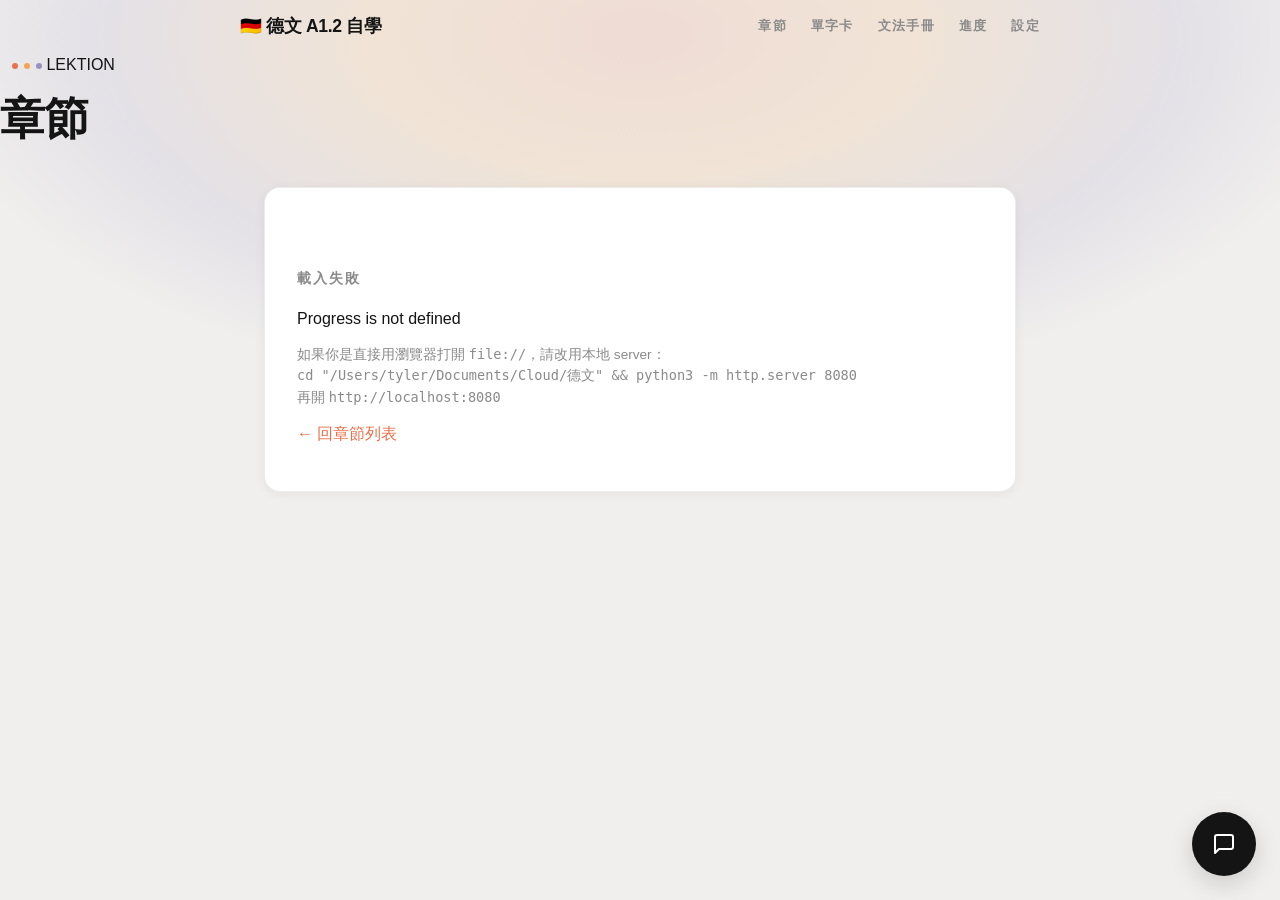
==== commit 598ea726: "feat: Editorial redesign with Taipei Sans, solid layout, and data tables" ====
--- a/chapter.html
+++ b/chapter.html
@@ -9,12 +9,10 @@
   <meta name="apple-mobile-web-app-capable" content="yes" />
   <meta name="apple-mobile-web-app-title" content="德文 A1.2" />
   <meta name="theme-color" content="#ffffff" />
-    <link rel="preconnect" href="https://fonts.googleapis.com" />
-  <link rel="preconnect" href="https://fonts.gstatic.com" crossorigin />
-  <link href="https://fonts.googleapis.com/css2?family=Inter:wght@300;400;500;600;700&display=swap" rel="stylesheet" />
   <link rel="stylesheet" href="./assets/css/style.css" />
 </head>
 <body>
+  <div class="hero-bg"></div>
   <header class="site-header">
     <div class="site-header-inner">
       <h1 class="site-title"><a href="./index.html">🇩🇪 德文 A1.2 自學</a></h1>
@@ -27,6 +25,17 @@
       </nav>
     </div>
   </header>
+
+  <div class="page-hero" id="chapter-hero">
+    <div class="page-hero-inner">
+      <div class="hero-eyebrow" id="hero-eyebrow">
+        <span class="deco-dots"><span></span><span></span><span></span></span>
+        LEKTION
+      </div>
+      <h1 class="hero-title" id="hero-title">章節</h1>
+      <p class="hero-sub" id="hero-sub"></p>
+    </div>
+  </div>
 
   <main>
     <div id="chapter-content">
--- a/assets/css/style.css
+++ b/assets/css/style.css
@@ -1,60 +1,122 @@
-/* === 德文 A1.2 自學網站 === */
+/* === 德文 A1.2 - Taipei Sans & Solid Layout === */
+
+@font-face {
+  font-family: 'Taipei Sans TC Beta';
+  src: url('../fonts/TaipeiSansTCBeta-Light.ttf') format('truetype');
+  font-weight: 300;
+  font-style: normal;
+}
+@font-face {
+  font-family: 'Taipei Sans TC Beta';
+  src: url('../fonts/TaipeiSansTCBeta-Regular.ttf') format('truetype');
+  font-weight: 400;
+  font-style: normal;
+}
+@font-face {
+  font-family: 'Taipei Sans TC Beta';
+  src: url('../fonts/TaipeiSansTCBeta-Bold.ttf') format('truetype');
+  font-weight: 700;
+  font-style: normal;
+}
 
 :root {
-  --bg-gradient: linear-gradient(160deg, #eef2f3 0%, #fceade 50%, #fde7f9 100%);
-  --bg-solid: #f8fafc;
-  --glass-bg: rgba(255, 255, 255, 0.92);
-  --glass-border: rgba(255, 255, 255, 0.9);
-  --glass-blur: blur(24px);
-  --text-main: #0f172a;
-  --text-muted: #64748b;
-  --accent: #f97316;
-  --de: #4338ca;
-  --good: #34d399;
-  --bad: #60a5fa;
-  --shadow-soft: 0 8px 32px rgba(0, 0, 0, 0.04);
-  --radius-lg: 24px;
-  --radius-md: 16px;
+  --bg: #F0EFED;
+  --surface: #FFFFFF;
+  --text-main: #141414;
+  --text-muted: #8A8A8A;
+  --border: rgba(0, 0, 0, 0.07);
+  
+  --accent-1: #E8704A; /* Orange-Red */
+  --accent-2: #F4A454; /* Warm Orange */
+  --accent-3: #9C8FC4; /* Lavender Purple */
+  
+  --de: #4f46e5;
+  --good: #10b981;
+  --bad: #E8704A;
+  
+  --radius-lg: 16px;
+  --radius-md: 12px;
   --radius-sm: 8px;
-  --maxw: 880px;
+  --maxw: 800px;
   --fs: 16px;
 }
 
 * { box-sizing: border-box; }
-
 html { font-size: var(--fs); }
 
 body {
   margin: 0;
-  font-family: "Inter", -apple-system, BlinkMacSystemFont, "Segoe UI", Roboto, Helvetica, Arial, sans-serif;
-  background: var(--bg-solid);
-  background-image: var(--bg-gradient);
-  background-attachment: fixed;
-  background-size: 200% 200%;
-  animation: bg-breathe 15s ease infinite alternate;
+  font-family: "Taipei Sans TC Beta", sans-serif;
+  background: var(--bg);
   color: var(--text-main);
   line-height: 1.6;
   -webkit-font-smoothing: antialiased;
   min-height: 100vh;
 }
-@keyframes glow-move {
-  0% { background-position: 0% 0%; }
-  100% { background-position: 100% 100%; }
-}
-
-a { color: var(--accent); text-decoration: none; }
-a:hover { text-decoration: underline; }
-
-/* === 頁首 === */
+
+/* Hero Background */
+.hero-bg {
+  position: absolute;
+  top: 0;
+  left: 0;
+  width: 100%;
+  height: 40vh;
+  z-index: -1;
+  background: radial-gradient(ellipse at 50% 10%, var(--accent-1) 0%, var(--accent-2) 30%, var(--accent-3) 60%, var(--bg) 80%);
+  opacity: 0.15; /* Subtle sunset feel */
+  pointer-events: none;
+}
+
+/* Typography */
+a { color: var(--accent-1); text-decoration: none; transition: color 0.2s; }
+a:hover { color: var(--text-main); }
+p { margin: 12px 0; }
+.lead { color: var(--text-muted); font-size: 1.05rem; line-height: 1.5; margin-bottom: 32px; }
+.muted { color: var(--text-muted); }
+.small { font-size: 0.85rem; }
+.de { color: var(--text-main); font-weight: 700; }
+.zh { color: var(--text-muted); }
+
+h1 {
+  font-size: 2.8rem;
+  margin: 16px 0 8px;
+  font-weight: 700;
+  letter-spacing: -0.02em;
+  color: var(--text-main);
+  line-height: 1.1;
+}
+
+h2 {
+  font-size: 0.85rem;
+  margin: 48px 0 16px;
+  font-weight: 700;
+  letter-spacing: 0.15em;
+  text-transform: uppercase;
+  color: var(--text-muted);
+}
+
+h3 {
+  font-size: 1.4rem;
+  margin: 0 0 8px;
+  font-weight: 700;
+  color: var(--text-main);
+}
+
+/* Layout */
+main {
+  max-width: var(--maxw);
+  margin: 0 auto;
+  padding: 32px 24px 140px;
+  position: relative;
+}
+
+/* Header */
 .site-header {
-  background: rgba(244, 244, 246, 0.4);
-  backdrop-filter: blur(20px);
-  -webkit-backdrop-filter: blur(20px);
-  border-bottom: 1px solid rgba(255, 255, 255, 0.5);
-  padding: 16px 20px;
+  padding: 16px 24px;
   position: sticky;
   top: 0;
   z-index: 50;
+  background: transparent;
 }
 .site-header-inner {
   max-width: var(--maxw);
@@ -62,1232 +124,335 @@
   display: flex;
   align-items: center;
   justify-content: space-between;
-  gap: 16px;
 }
 .site-title {
   font-size: 1.1rem;
-  font-weight: 600;
+  font-weight: 700;
   margin: 0;
+  letter-spacing: -0.02em;
 }
 .site-title a { color: var(--text-main); }
 .site-nav {
   display: flex;
-  gap: 18px;
-  font-size: 0.95rem;
-}
-.site-nav a { color: var(--text-muted); }
-.site-nav a:hover { color: var(--accent); }
-
-/* === 主容器 === */
-main {
-  max-width: var(--maxw);
-  margin: 0 auto;
-  padding: 28px 20px 120px;
-}
-
-h1, h2, h3, h4 { line-height: 1.3; }
-h1 { font-size: 2.8rem; margin: 16px 0 8px; font-weight: 600; letter-spacing: -0.04em; }
-h2 { font-size: 0.85rem; margin: 48px 0 16px; font-weight: 600; letter-spacing: 0.15em; text-transform: uppercase; color: var(--text-muted); border-bottom: none; }
-h3 { font-size: 1.2rem; margin: 24px 0 10px; font-weight: 500; }
-h4 { font-size: 1rem; margin: 18px 0 8px; color: var(--text-muted); }
-
-p { margin: 8px 0; }
-.lead { color: var(--text-muted); margin: 6px 0 24px; }
-
-/* 德文文字統一樣式 */
-.de { color: var(--de); font-weight: 500; }
-.zh { color: var(--text-main); }
-.muted { color: var(--text-muted); }
-.small { font-size: 0.9rem; }
-
-code, .mono {
-  font-family: "SF Mono", Menlo, Consolas, monospace;
-  background: var(--bg-soft);
-  padding: 2px 6px;
-  border-radius: 4px;
-  font-size: 0.92em;
-}
-
-/* === 章節卡片 (index) === */
-.chapter-grid {
+  gap: 24px;
+}
+.site-nav a {
+  color: var(--text-muted);
+  font-size: 0.8rem;
+  font-weight: 700;
+  text-transform: uppercase;
+  letter-spacing: 0.1em;
+}
+.site-nav a:hover { color: var(--text-main); }
+
+/* Solid Cards */
+.section-block, .stat-card, .fc-summary, .grammar-toc, .flashcard {
+  background: var(--surface);
+  border: 1px solid var(--border);
+  border-radius: var(--radius-lg);
+  box-shadow: 0 2px 12px rgba(0, 0, 0, 0.05);
+  padding: 32px;
+  margin-bottom: 24px;
+}
+
+/* Homepage Chapter List (New) */
+.chapter-list {
+  display: flex;
+  flex-direction: column;
+  gap: 16px;
+  margin: 24px 0;
+}
+.chapter-row {
   display: grid;
-  grid-template-columns: repeat(auto-fill, minmax(260px, 1fr));
+  grid-template-columns: 80px 1fr 140px;
   gap: 16px;
-  margin: 16px 0;
-}
-.chapter-card {
-  background: var(--glass-bg);
-  backdrop-filter: var(--glass-blur);
-  -webkit-backdrop-filter: var(--glass-blur);
-  border: 1px solid var(--glass-border);
-  border-radius: var(--radius-lg);
-  box-shadow: var(--shadow-soft);
+  align-items: center;
+  padding: 16px 0;
+  border-bottom: 1px solid var(--border);
+  text-decoration: none;
+  color: var(--text-main);
+  transition: opacity 0.2s;
+}
+.chapter-row:hover { opacity: 0.7; }
+.chapter-row.stub { opacity: 0.4; pointer-events: none; }
+.chapter-row .ch-num {
+  font-size: 2.2rem;
+  font-weight: 700;
+  color: var(--text-main);
+}
+.chapter-row .ch-info h3 {
+  font-size: 1.2rem;
+  margin: 0 0 4px 0;
+}
+.chapter-row .ch-info .topic {
+  font-size: 0.9rem;
+  color: var(--text-muted);
+  margin: 0;
+}
+.chapter-row .ch-progress {
+  text-align: right;
+}
+.chapter-row .ch-progress .pct {
+  font-size: 1rem;
+  font-weight: 700;
+  display: block;
+  margin-bottom: 4px;
+}
+.chapter-row .bar {
+  width: 100%;
+  height: 6px;
+  background: rgba(0,0,0,0.06);
+  border-radius: 99px;
+  overflow: hidden;
+}
+.chapter-row .bar > div {
+  height: 100%;
+  background: var(--accent-1);
+  border-radius: 99px;
+}
+
+/* Tools Grid */
+.tools-grid {
+  display: grid;
+  grid-template-columns: repeat(auto-fill, minmax(180px, 1fr));
+  gap: 16px;
+  margin: 24px 0;
+}
+.tool-card {
+  display: flex;
+  flex-direction: column;
+  background: var(--surface);
+  border: 1px solid var(--border);
+  border-radius: var(--radius-md);
   padding: 24px;
-  display: block;
-  transition: transform 0.2s, background 0.2s;
   text-decoration: none;
-}
-.chapter-card:hover {
-  transform: translateY(-4px) scale(1.01);
-  box-shadow: var(--shadow-hover);
-  border-color: var(--accent-soft);
-  text-decoration: none;
-}
-.chapter-card .num {
-  display: inline-block;
-  text-transform: uppercase;
-  letter-spacing: 0.05em;
-  background: var(--accent);
-  color: #fff;
-  font-weight: 600;
-  font-size: 0.85rem;
-  padding: 2px 10px;
-  border-radius: 12px;
+  color: var(--text-main);
+  box-shadow: 0 2px 12px rgba(0, 0, 0, 0.03);
+  transition: transform 0.2s;
+}
+.tool-card:hover { transform: translateY(-2px); box-shadow: 0 4px 16px rgba(0, 0, 0, 0.06); }
+.tool-card .label {
+  font-size: 0.65rem;
+  font-weight: 700;
+  text-transform: uppercase;
+  letter-spacing: 0.15em;
+  color: var(--accent-1);
   margin-bottom: 8px;
 }
-.chapter-card h3 {
-  margin: 4px 0 4px;
-  color: var(--text-main);
-  font-size: 1.1rem;
-}
-.chapter-card .topic {
-  color: var(--text-muted);
-  font-size: 0.9rem;
-  margin: 4px 0 10px;
-}
-.chapter-card .grammar-tags {
-  display: flex;
-  flex-wrap: wrap;
-  gap: 6px;
-}
-.chapter-card .tag {
-  background: var(--accent-soft);
-  text-transform: uppercase;
-  letter-spacing: 0.05em;
-  color: var(--accent);
-  padding: 2px 8px;
-  border-radius: 8px;
-  font-size: 0.78rem;
-}
-.chapter-card.stub {
-  opacity: 0.55;
-  pointer-events: none;
-}
-.chapter-card.stub::after {
-  content: "尚未編寫";
-  display: inline-block;
-  margin-top: 8px;
-  font-size: 0.78rem;
-  color: var(--text-muted);
-  font-style: italic;
-}
-
-/* === 章節頁導覽 === */
-.chapter-nav {
-  display: flex;
-  justify-content: space-between;
-  align-items: center;
-  margin: 20px 0 8px;
-  padding: 10px 0;
-  border-top: 1px solid var(--border);
-  border-bottom: 1px solid var(--border);
-  font-size: 0.95rem;
-}
-.chapter-nav a {
-  color: var(--text-muted);
-}
-.chapter-nav a:hover { color: var(--accent); }
-.chapter-nav .center { color: var(--text-main); font-weight: 500; }
-
-
-
-
-/* === Sections (grammar / vocab / dialogue / exercise) === */
-.section-block {
-  background: var(--glass-bg);
-  backdrop-filter: var(--glass-blur);
-  -webkit-backdrop-filter: var(--glass-blur);
-  border: 1px solid var(--glass-border);
-  border-radius: var(--radius-lg);
-  box-shadow: var(--shadow-soft);
-  padding: 24px;
-  margin: 20px 0;
-}
-.section-block.intro {
-  background: var(--accent-soft);
-  border-color: #f5d28a;
-}
-.section-block .ask-claude {
-  float: right;
-  font-size: 0.82rem;
-  background: transparent;
-  border: 1px solid var(--border);
-  color: var(--text-muted);
-  padding: 4px 10px;
-  border-radius: 14px;
-  cursor: pointer;
-  transition: all 0.15s;
-}
-.section-block .ask-claude:hover {
-  background: var(--accent);
-  color: #fff;
-  border-color: var(--accent);
-}
-
-/* 文法表格 */
-table.gtable {
+.tool-card h3 { font-size: 1.1rem; margin: 0 0 8px; }
+.tool-card p { font-size: 0.85rem; color: var(--text-muted); margin: 0; }
+
+/* Progress Layout (New) */
+.progress-table {
   width: 100%;
   border-collapse: collapse;
-  margin: 12px 0;
-  font-size: 0.95rem;
-}
-table.gtable th, table.gtable td {
-  border: 1px solid var(--border);
-  padding: 8px 10px;
+  margin: 24px 0;
+  background: var(--surface);
+  border-radius: var(--radius-lg);
+  overflow: hidden;
+  box-shadow: 0 2px 12px rgba(0,0,0,0.05);
+  border: 1px solid var(--border);
+}
+.progress-table th, .progress-table td {
+  padding: 20px 24px;
   text-align: left;
-}
-table.gtable th {
-  background: var(--bg-soft);
-  font-weight: 600;
-}
-table.gtable td.case-label {
-  background: var(--bg-soft);
-  font-weight: 500;
-  color: var(--accent);
-}
-table.gtable .de { color: var(--de); }
-
-/* 例句 */
-.examples {
-  margin: 12px 0;
-  padding: 0;
-  list-style: none;
-}
-.examples li {
-  padding: 8px 12px;
-  border-left: 3px solid var(--accent);
-  background: var(--bg-soft);
-  margin: 6px 0;
-  border-radius: 0 6px 6px 0;
-}
-.examples .de { display: block; }
-.examples .zh { display: block; color: var(--text-muted); font-size: 0.92em; margin-top: 2px; }
-
-.tip {
-  background: var(--accent-soft);
-  border-left: 3px solid var(--accent);
-  padding: 10px 14px;
-  margin: 14px 0;
-  border-radius: 0 6px 6px 0;
-  font-size: 0.95rem;
-}
-.tip::before { content: "💡 "; }
-
-/* 單字表 */
-.vocab-grid {
+  border-bottom: 1px solid var(--border);
+}
+.progress-table th {
+  font-size: 0.65rem;
+  font-weight: 700;
+  text-transform: uppercase;
+  letter-spacing: 0.15em;
+  color: var(--text-muted);
+  background: #fafafa;
+}
+.progress-table td {
+  font-size: 1.2rem;
+  font-weight: 700;
+  color: var(--text-main);
+}
+.progress-table td.num-cell {
+  font-size: 2rem;
+}
+
+.stat-card .num {
+  font-size: 3.5rem;
+  font-weight: 700;
+  color: var(--text-main);
+  letter-spacing: -0.04em;
+  line-height: 1;
+  margin-bottom: 8px;
+}
+.stat-card .label {
+  font-size: 0.65rem;
+  font-weight: 700;
+  text-transform: uppercase;
+  letter-spacing: 0.15em;
+  color: var(--text-muted);
+}
+.progress-summary {
   display: grid;
-  grid-template-columns: repeat(auto-fill, minmax(240px, 1fr));
-  gap: 8px 16px;
-  margin: 12px 0;
-}
-.vocab-item {
-  display: flex;
-  justify-content: space-between;
-  gap: 12px;
-  padding: 6px 10px;
-  border-radius: 4px;
-}
-.vocab-item:hover { background: var(--bg-soft); }
-.vocab-item .de { font-weight: 500; }
-.vocab-item .pl { color: var(--text-muted); font-size: 0.85em; margin-left: 4px; }
-.vocab-item .zh { color: var(--text-muted); white-space: nowrap; font-size: 0.92em; }
-
-/* 對話 */
-.dialogue {
-  background: var(--bg-soft);
-  border-radius: var(--radius);
-  padding: 12px 16px;
-  margin: 12px 0;
-}
-.dialogue .line {
-  display: grid;
-  grid-template-columns: 22px 1fr;
-  gap: 10px;
-  padding: 8px 0;
-  border-bottom: 1px dashed var(--border);
-}
-.dialogue .line:last-child { border-bottom: none; }
-.dialogue .speaker {
-  font-weight: 700;
-  color: var(--accent);
-}
-.dialogue .de { display: block; }
-.dialogue .zh { display: block; color: var(--text-muted); font-size: 0.9em; margin-top: 2px; }
-
-/* === 練習題 === */
-.exercise {
-  margin: 14px 0;
-}
-.exercise .instr {
-  font-size: 0.95rem;
-  color: var(--text-muted);
-  margin-bottom: 10px;
-}
-.exercise-question {
-  padding: 12px 14px;
-  margin: 10px 0;
-  background: #fafafa;
-  border-radius: 8px;
-  border: 1px solid var(--border);
-}
-.exercise-question .q-prompt {
-  margin-bottom: 8px;
-  line-height: 1.9;
-}
-.exercise-question .q-prompt .blank {
-  display: inline-block;
-  border-bottom: 2px solid var(--accent);
-  min-width: 80px;
-  margin: 0 2px;
-}
-.exercise-question input.q-input,
-.exercise-question textarea.q-input {
-  font: inherit;
-  padding: 5px 10px;
-  border: 1px solid var(--border);
-  border-radius: 6px;
-  font-size: 0.95rem;
-  min-width: 100px;
-  background: #fff;
-}
-.exercise-question input.q-input:focus,
-.exercise-question textarea.q-input:focus {
-  outline: 2px solid var(--accent-soft);
-  border-color: var(--accent);
-}
-.exercise-question textarea.q-input { width: 100%; min-height: 60px; resize: vertical; }
-
-.exercise-question .q-hint {
-  font-size: 0.85rem;
-  color: var(--text-muted);
-  font-style: italic;
-  margin-top: 4px;
-}
-.exercise-question .q-actions {
-  margin-top: 10px;
-  display: flex;
-  gap: 8px;
-  align-items: center;
-}
-.exercise-question button {
-  font: inherit;
-  padding: 5px 14px;
-  border: 1px solid var(--border);
-  background: var(--bg-card);
-  border-radius: 6px;
-  cursor: pointer;
-  font-size: 0.9rem;
-}
-.exercise-question button.primary {
-  background: var(--accent);
-  color: #fff;
-  border-color: var(--accent);
-}
-.exercise-question button:hover { filter: brightness(0.95); }
-
-.exercise-question.correct {
-  background: var(--good-soft);
-  border-color: #86efac;
-}
-.exercise-question.wrong {
-  background: var(--bad-soft);
-  border-color: #fca5a5;
-}
-.exercise-question .feedback {
-  margin-top: 8px;
-  font-size: 0.92rem;
-}
-.exercise-question.correct .feedback { color: var(--good); }
-.exercise-question.wrong .feedback { color: var(--bad); }
-
-/* 選擇題 */
-.choice-options {
-  display: flex;
-  flex-wrap: wrap;
-  gap: 8px;
-  margin-top: 4px;
-}
-.choice-options label {
-  padding: 6px 12px;
-  border: 1px solid var(--border);
-  border-radius: 6px;
-  cursor: pointer;
-  background: #fff;
-  font-size: 0.95rem;
-}
-.choice-options label:hover { background: var(--bg-soft); }
-.choice-options label.selected {
-  background: var(--accent-soft);
-  border-color: var(--accent);
-  color: var(--accent);
-}
-.choice-options input[type="radio"] { display: none; }
-
-/* table-fill */
-.tf-table { width: 100%; border-collapse: collapse; margin: 8px 0; }
-.tf-table th, .tf-table td { border: 1px solid var(--border); padding: 6px; text-align: center; }
-.tf-table input { width: 80px; padding: 3px 6px; font: inherit; border: 1px solid var(--border); border-radius: 4px; }
-
-/* match */
-.match-pairs {
-  display: grid;
-  grid-template-columns: 1fr 1fr;
-  gap: 6px 14px;
-  align-items: center;
-}
-.match-pairs .left { font-weight: 500; color: var(--de); }
-.match-pairs select { font: inherit; padding: 4px 8px; border: 1px solid var(--border); border-radius: 4px; }
-
-/* === Settings page === */
-.form-row {
-  margin: 16px 0;
-}
+  grid-template-columns: repeat(auto-fit, minmax(140px, 1fr));
+  gap: 16px;
+  margin: 32px 0;
+}
+
+/* Forms & Buttons */
+.form-row { margin: 24px 0; }
 .form-row label {
   display: block;
-  font-weight: 500;
-  margin-bottom: 4px;
-}
-.form-row input[type="text"],
-.form-row input[type="password"],
-.form-row select {
+  font-size: 0.75rem;
+  font-weight: 700;
+  text-transform: uppercase;
+  letter-spacing: 0.1em;
+  color: var(--text-muted);
+  margin-bottom: 8px;
+}
+input[type="text"], input[type="password"], select, textarea {
   width: 100%;
-  padding: 8px 12px;
-  border: 1px solid var(--border);
-  border-radius: 6px;
+  padding: 16px 20px;
+  background: var(--surface);
+  border: 1px solid var(--border);
+  border-radius: var(--radius-md);
+  font: inherit;
+  font-size: 1rem;
+  color: var(--text-main);
+  transition: border-color 0.2s;
+}
+input:focus, select:focus, textarea:focus {
+  outline: none;
+  border-color: var(--text-main);
+}
+button.btn {
   font: inherit;
   font-size: 0.95rem;
-}
-.form-row .desc {
-  font-size: 0.85rem;
-  color: var(--text-muted);
-  margin-top: 4px;
-}
-
-button.btn {
-  font: inherit;
-  padding: 8px 16px;
-  border: 1px solid var(--accent);
-  background: var(--accent);
-  color: #fff;
-  border-radius: 6px;
-  cursor: pointer;
-  font-size: 0.95rem;
-  margin-right: 8px;
-}
-button.btn.secondary { background: transparent; color: var(--accent); }
-button.btn:hover { filter: brightness(0.95); transform: translateY(-1px); box-shadow: 0 4px 6px -1px rgba(234,88,12,0.2); }
-button.btn { transition: all 0.2s ease; }
-
-.toast {
-  position: fixed;
-  bottom: 30px;
-  left: 50%;
-  transform: translateX(-50%);
+  font-weight: 700;
+  padding: 16px 24px;
+  border: none;
   background: var(--text-main);
   color: #fff;
-  padding: 10px 18px;
-  border-radius: 8px;
-  font-size: 0.9rem;
+  border-radius: var(--radius-md);
+  cursor: pointer;
+  transition: transform 0.2s, box-shadow 0.2s;
+}
+button.btn:hover {
+  transform: translateY(-2px);
+  box-shadow: 0 4px 12px rgba(0,0,0,0.1);
+}
+button.btn.secondary {
+  background: var(--bg);
+  color: var(--text-main);
+  border: 1px solid var(--border);
+  box-shadow: none;
+}
+button.btn.secondary:hover { background: #e5e5e5; }
+
+/* Chat FAB & Panel */
+.chat-fab {
+  position: fixed;
+  right: 24px;
+  bottom: 24px;
+  width: 64px;
+  height: 64px;
+  border-radius: 32px;
+  background: var(--text-main);
+  color: #fff;
+  font-size: 1.5rem;
+  border: none;
+  cursor: pointer;
+  box-shadow: 0 8px 24px rgba(0,0,0,0.15);
+  z-index: 100;
+  display: flex;
+  align-items: center;
+  justify-content: center;
+  transition: transform 0.2s;
+}
+.chat-fab:hover { transform: scale(1.05); }
+
+.chat-panel {
+  position: fixed;
+  right: 24px;
+  bottom: 100px;
+  width: 380px;
+  max-width: calc(100vw - 48px);
+  height: 500px;
+  max-height: calc(100vh - 140px);
+  background: var(--surface) !important;
+  border: 1px solid var(--border);
+  border-radius: var(--radius-lg);
+  box-shadow: 0 12px 48px rgba(0,0,0,0.12) !important;
+  display: flex;
+  flex-direction: column;
+  z-index: 95;
+  transform: translateY(20px);
   opacity: 0;
   pointer-events: none;
-  transition: opacity 0.2s;
-  z-index: 200;
-}
-.toast.show { opacity: 1; }
-
-/* === Chat panel === */
-.chat-fab {
-  position: fixed;
-  right: 20px;
-  bottom: 20px;
-  width: 56px;
-  height: 56px;
-  border-radius: 50%;
-  background: var(--accent);
-  color: #fff;
-  font-size: 1.6rem;
-  border: none;
-  cursor: pointer;
-  box-shadow: 0 4px 14px rgba(180, 83, 9, 0.35);
-  z-index: 100;
-  display: flex;
-  align-items: center;
-  justify-content: center;
-}
-.chat-fab {
-  transition: transform 0.2s, box-shadow 0.2s, filter 0.2s;
-  animation: pulse-soft 3s infinite;
-}
-@keyframes pulse-soft {
-  0% { box-shadow: 0 4px 14px rgba(234, 88, 12, 0.35); }
-  50% { box-shadow: 0 4px 24px rgba(234, 88, 12, 0.6); }
-  100% { box-shadow: 0 4px 14px rgba(234, 88, 12, 0.35); }
-}
-.chat-fab:hover { filter: brightness(1.05); transform: scale(1.08); animation: none; }
-
-.chat-panel {
-  position: fixed;
-  right: 20px;
-  bottom: 90px;
-  width: 380px;
-  max-width: calc(100vw - 40px);
-  height: 540px;
-  max-height: calc(100vh - 130px);
-  background: var(--bg-card);
-  border: 1px solid var(--border);
-  border-radius: var(--radius);
-  box-shadow: 0 10px 40px rgba(0,0,0,0.18);
-  z-index: 101;
-  display: none;
-  flex-direction: column;
-  overflow: hidden;
-}
-.chat-panel.open { display: flex; }
+  transition: all 0.3s cubic-bezier(0.16, 1, 0.3, 1);
+}
+.chat-panel.open {
+  transform: translateY(0);
+  opacity: 1;
+  pointer-events: auto;
+}
 .chat-header {
-  padding: 12px 14px;
-  background: var(--accent);
-  color: #fff;
+  background: #fafafa;
+  border-bottom: 1px solid var(--border);
+  padding: 16px 20px;
+  font-weight: 700;
   display: flex;
   justify-content: space-between;
-  align-items: center;
-  font-weight: 500;
-}
-.chat-header button {
-  background: transparent;
-  color: #fff;
-  border: none;
-  font-size: 1.2rem;
-  cursor: pointer;
-  padding: 0 4px;
-}
-.chat-header .ctx-pill {
-  font-size: 0.78rem;
-  opacity: 0.85;
-  font-weight: 400;
-  margin-left: 8px;
+  border-radius: var(--radius-lg) var(--radius-lg) 0 0;
 }
 .chat-messages {
   flex: 1;
   overflow-y: auto;
-  padding: 14px;
+  padding: 20px;
   display: flex;
   flex-direction: column;
-  gap: 10px;
-  background: var(--bg);
+  gap: 12px;
 }
 .chat-msg {
-  padding: 10px 12px;
-  border-radius: 10px;
+  padding: 12px 16px;
+  border-radius: var(--radius-md);
   font-size: 0.95rem;
-  max-width: 90%;
-  line-height: 1.55;
-  white-space: pre-wrap;
+  line-height: 1.5;
+  max-width: 85%;
 }
 .chat-msg.user {
-  background: var(--accent);
+  background: var(--text-main);
   color: #fff;
   align-self: flex-end;
+  border-bottom-right-radius: 4px;
 }
 .chat-msg.assistant {
-  background: var(--bg-card);
-  border: 1px solid var(--border);
+  background: var(--bg);
+  color: var(--text-main);
   align-self: flex-start;
-}
-.chat-msg.error {
-  background: var(--bad-soft);
-  color: var(--bad);
-  align-self: stretch;
-  text-align: center;
-  font-size: 0.85rem;
-}
-.chat-msg .de { color: var(--de); }
-
+  border-bottom-left-radius: 4px;
+}
 .chat-input-row {
-  padding: 10px;
+  padding: 16px;
   border-top: 1px solid var(--border);
-  background: var(--bg-card);
+  background: var(--surface);
+  border-radius: 0 0 var(--radius-lg) var(--radius-lg);
 }
 .chat-input-row textarea {
-  width: 100%;
-  border: 1px solid var(--border);
+  padding: 12px;
+  min-height: 48px;
+  margin-bottom: 12px;
   border-radius: 8px;
-  padding: 8px 10px;
-  font: inherit;
-  font-size: 0.95rem;
-  resize: none;
-  min-height: 50px;
-  max-height: 120px;
-}
-.chat-input-row textarea:focus { outline: 2px solid var(--accent-soft); border-color: var(--accent); }
-.chat-actions-row {
-  display: flex;
-  justify-content: space-between;
-  align-items: center;
-  margin-top: 6px;
-}
-.chat-actions-row .left { font-size: 0.78rem; color: var(--text-muted); }
-.chat-actions-row button {
-  font: inherit;
-  background: var(--accent);
-  color: #fff;
-  border: none;
-  padding: 6px 14px;
-  border-radius: 6px;
-  cursor: pointer;
-  font-size: 0.9rem;
-}
-.chat-actions-row button:disabled { opacity: 0.5; cursor: wait; }
-
-.chat-empty {
-  color: var(--text-muted);
-  font-size: 0.9rem;
-  text-align: center;
-  padding: 30px 10px;
-}
-.chat-empty .suggestions {
-  margin-top: 14px;
-  display: flex;
-  flex-direction: column;
-  gap: 6px;
-}
-.chat-empty .suggestions button {
-  font: inherit;
-  font-size: 0.85rem;
-  padding: 6px 10px;
-  background: var(--bg-card);
-  border: 1px solid var(--border);
-  border-radius: 6px;
-  cursor: pointer;
-  text-align: left;
-}
-.chat-empty .suggestions button:hover { border-color: var(--accent); color: var(--accent); }
-
-/* === Grammar TOC === */
-.grammar-toc {
-  background: var(--glass-bg);
-  backdrop-filter: var(--glass-blur);
-  -webkit-backdrop-filter: var(--glass-blur);
-  border: 1px solid var(--glass-border);
-  border-radius: var(--radius-lg);
-  box-shadow: var(--shadow-soft);
-  padding: 20px;
-  margin: 20px 0 32px;
-  position: sticky;
-  top: 80px;
-  z-index: 10;
-}
-.grammar-toc strong { color: var(--accent); margin-right: 8px; }
-.grammar-toc a {
-  color: var(--text-muted);
-  white-space: nowrap;
-  display: inline-block;
-}
-.grammar-toc a:hover { color: var(--accent); }
-
-.grammar-topic {
-  scroll-margin-top: 70px;
-}
-
-/* === Progress page === */
-.progress-summary {
-  display: grid;
-  grid-template-columns: repeat(auto-fit, minmax(140px, 1fr));
-  gap: 12px;
-  margin: 16px 0 24px;
-}
-.stat-card {
-  background: var(--glass-bg);
-  backdrop-filter: var(--glass-blur);
-  -webkit-backdrop-filter: var(--glass-blur);
-  border: 1px solid var(--glass-border);
-  border-radius: var(--radius-lg);
-  box-shadow: var(--shadow-soft);
-  padding: 20px 16px;
-  text-align: center;
-  display: flex;
-  flex-direction: column;
-}
-.stat-card .num { font-size: 1.8rem; font-weight: 600; color: var(--accent); display: block; }
-.stat-card .label { font-size: 0.85rem; color: var(--text-muted); }
-
-.progress-list { margin: 16px 0; }
-
-.progress-row:hover { border-color: var(--accent); text-decoration: none; }
-.progress-row .num-pill {
-  background: var(--accent);
-  color: #fff;
-  text-align: center;
-  padding: 4px 0;
-  border-radius: 6px;
-  font-size: 0.85rem;
-  font-weight: 500;
-}
-.progress-row.untouched .num-pill { background: var(--border); color: var(--text-muted); }
-.progress-row .ch-title { font-weight: 500; }
-.progress-row .ch-stats { font-size: 0.85rem; color: var(--text-muted); }
-
-
-
-
-@media (max-width: 600px) {
-  
-  
-  .grammar-toc {
-  background: var(--glass-bg);
-  backdrop-filter: var(--glass-blur);
-  -webkit-backdrop-filter: var(--glass-blur);
-  border: 1px solid var(--glass-border);
-  border-radius: var(--radius-lg);
-  box-shadow: var(--shadow-soft);
-  padding: 20px;
-  margin: 20px 0 32px;
-  position: sticky;
-  top: 80px;
-  z-index: 10;
-}
-}
-
-/* === Flashcards Setup === */
-.flashcard-setup {
-  max-width: 600px;
-  margin: 0 auto;
-}
-.fc-section {
-  background: var(--bg-card);
-  border: 1px solid var(--border);
-  border-radius: var(--radius);
-  padding: 16px 20px;
-  margin: 12px 0;
-  box-shadow: var(--shadow);
-}
-.fc-section h3 {
-  margin: 0 0 10px;
-  color: var(--text-main);
-  font-size: 1rem;
-  border: none;
-}
-.fc-chapter-list {
-  display: flex;
-  flex-direction: column;
-  gap: 4px;
-}
-.fc-chapter-row {
-  display: flex;
-  align-items: center;
-  gap: 10px;
-  padding: 10px 8px;
-  border-radius: 6px;
-  cursor: pointer;
-  user-select: none;
-  font-size: 0.95rem;
-  min-height: 44px;
-}
-.fc-chapter-row:hover { background: var(--bg-soft); }
-.fc-chapter-row input { width: 18px; height: 18px; flex-shrink: 0; }
-.fc-chapter-row .ch-num {
-  display: inline-block;
-  background: var(--accent);
-  color: #fff;
-  font-size: 0.78rem;
-  padding: 2px 8px;
-  border-radius: 10px;
-  font-weight: 500;
-  flex-shrink: 0;
-  min-width: 36px;
-  text-align: center;
-}
-.fc-chapter-row .ch-name { flex: 1; min-width: 0; }
-.fc-chapter-row .ch-count {
-  color: var(--text-muted);
-  font-size: 0.8rem;
-  font-variant-numeric: tabular-nums;
-  white-space: nowrap;
-  flex-shrink: 0;
-}
-.fc-chapter-row .ch-progress-bar {
-  display: block;
-  height: 3px;
-  background: var(--bg-soft);
-  border-radius: 2px;
-  margin-top: 4px;
-  overflow: hidden;
-}
-.fc-chapter-row .ch-progress-bar > span {
-  display: block;
-  height: 100%;
-  background: var(--good);
-  transition: width 0.3s;
-}
-
-/* 統計圖 */
-.fc-stats-summary {
-  display: grid;
-  grid-template-columns: repeat(3, 1fr);
-  gap: 8px;
-  margin-bottom: 12px;
-}
-.fc-stats-summary > div {
-  background: var(--bg-soft);
-  padding: 10px 4px;
-  border-radius: 8px;
-  text-align: center;
-  display: flex;
-  flex-direction: column;
-}
-.fc-stats-summary strong {
-  font-size: 1.3rem;
-  color: var(--accent);
-  line-height: 1;
-  margin-bottom: 4px;
-}
-.fc-stats-summary span {
-  font-size: 0.75rem;
-  color: var(--text-muted);
-}
-.fc-stats-chart {
-  width: 100%;
-  height: auto;
-  display: block;
-  margin: 12px 0 8px;
-}
-
-#fc-stats summary {
-  cursor: pointer;
-  padding: 4px 0;
-  list-style: none;
-}
-#fc-stats summary::-webkit-details-marker { display: none; }
-#fc-stats summary::before {
-  content: '▶ ';
-  display: inline-block;
-  transition: transform 0.15s;
-  color: var(--accent);
-}
-#fc-stats[open] summary::before {
-  transform: rotate(90deg);
-}
-
-.fc-quick-actions {
-  display: flex;
-  gap: 8px;
-  margin-top: 10px;
-  flex-wrap: wrap;
-}
-.fc-quick-actions button {
-  font: inherit;
-  font-size: 0.85rem;
-  padding: 6px 12px;
-  background: transparent;
-  border: 1px solid var(--border);
-  border-radius: 6px;
-  cursor: pointer;
-  color: var(--text-muted);
-}
-.fc-quick-actions button:hover { border-color: var(--accent); color: var(--accent); }
-
-.fc-radio-group, .fc-checkbox-group {
-  display: flex;
-  flex-direction: column;
-  gap: 4px;
-}
-.fc-radio-group label, .fc-checkbox-group label {
-  display: flex;
-  align-items: center;
-  gap: 10px;
-  padding: 10px 8px;
-  border-radius: 6px;
-  cursor: pointer;
-  user-select: none;
-  font-size: 0.95rem;
-  min-height: 44px;
-}
-.fc-radio-group label:hover, .fc-checkbox-group label:hover { background: var(--bg-soft); }
-.fc-radio-group input, .fc-checkbox-group input { width: 18px; height: 18px; }
-
-.fc-summary {
-  background: var(--glass-bg);
-  backdrop-filter: var(--glass-blur);
-  -webkit-backdrop-filter: var(--glass-blur);
-  border: 1px solid var(--glass-border);
-  border-radius: var(--radius-lg);
-  box-shadow: var(--shadow-soft);
-  padding: 24px;
-  margin: 20px 0;
-  display: grid;
-  grid-template-columns: repeat(3, 1fr);
-  gap: 12px;
-  text-align: center;
-}
-.fc-summary > div { padding: 4px; }
-.fc-summary .num {
-  display: block;
-  font-size: 1.4rem;
-  font-weight: 600;
-  color: var(--accent);
-}
-.fc-summary .label {
-  font-size: 0.78rem;
-  color: var(--text-muted);
-}
-
-.fc-start-btn {
-  display: block;
-  width: 100%;
-  font: inherit;
-  font-size: 1.05rem;
-  padding: 16px;
-  background: var(--accent);
-  color: #fff;
-  border: none;
-  border-radius: var(--radius);
-  cursor: pointer;
-  margin: 20px 0;
-  font-weight: 500;
-  min-height: 56px;
-}
-.fc-start-btn:hover { filter: brightness(1.05); }
-.fc-start-btn:disabled { opacity: 0.4; cursor: not-allowed; }
-
-/* === Study Page (full-screen) === */
-.study-body {
-  margin: 0;
-  font-family: "Inter", -apple-system, BlinkMacSystemFont, "Segoe UI", Roboto, Helvetica, Arial, sans-serif;
-  background: var(--bg-solid);
-  background-image: var(--bg-gradient);
-  background-attachment: fixed;
-  background-size: 200% 200%;
-  animation: bg-breathe 15s ease infinite alternate;
-  color: var(--text-main);
-  line-height: 1.6;
-  -webkit-font-smoothing: antialiased;
-  min-height: 100vh;
-}
-@keyframes glow-move {
-  0% { background-position: 0% 0%; }
-  100% { background-position: 100% 100%; }
-}
-.study-page {
-  display: flex;
-  flex-direction: column;
-  height: 100vh;
-  height: 100dvh;
-  max-width: 600px;
-  margin: 0 auto;
-  padding: env(safe-area-inset-top) env(safe-area-inset-right) env(safe-area-inset-bottom) env(safe-area-inset-left);
-  position: relative;
-}
-.study-header {
-  display: flex;
-  justify-content: space-between;
-  align-items: center;
-  padding: 12px 16px;
-  border-bottom: 1px solid var(--border);
-  flex-shrink: 0;
-  font-size: 0.95rem;
-}
-.study-header .end-btn {
-  background: transparent;
-  border: none;
-  font: inherit;
-  font-size: 1rem;
-  color: var(--text-muted);
-  cursor: pointer;
-  padding: 4px 8px;
-  min-height: 44px;
-  min-width: 44px;
-}
-.study-header .end-btn:hover { color: var(--accent); }
-.study-header .progress-text {
-  font-weight: 500;
-  color: var(--text-main);
-}
-.study-header .accent { color: var(--accent); }
-
-.flashcard-area {
-  flex: 1;
-  display: flex;
-  align-items: center;
-  justify-content: center;
-  padding: 16px;
-  cursor: pointer;
-  position: relative;
-  min-height: 0;
-}
-.flashcard {
-  background: var(--glass-bg);
-  backdrop-filter: var(--glass-blur);
-  -webkit-backdrop-filter: var(--glass-blur);
-  border: 1px solid var(--glass-border);
-  border-radius: var(--radius-lg);
-  box-shadow: var(--shadow-soft);
-  padding: 40px 24px;
-  display: flex;
-  flex-direction: column;
-  align-items: center;
-  justify-content: center;
-  text-align: center;
-  min-height: 320px;
-  position: relative;
-  width: 100%;
-  max-width: 500px;
-}
-.flashcard .source-tag {
-  position: absolute;
-  top: 14px;
-  right: 16px;
-  font-size: 0.78rem;
-  color: var(--text-muted);
-  background: var(--bg-soft);
-  padding: 3px 10px;
-  border-radius: 12px;
-}
-.flashcard .direction-tag {
-  position: absolute;
-  top: 14px;
-  left: 16px;
-  font-size: 0.78rem;
-  color: var(--text-muted);
-}
-.flashcard .front {
-  font-size: 2rem;
-  font-weight: 500;
-  line-height: 1.3;
-  word-break: break-word;
-}
-.flashcard .front.de { color: var(--de); }
-.flashcard .front-meta {
-  font-size: 0.95rem;
-  color: var(--text-muted);
-  margin-top: 6px;
-}
-.flashcard .divider {
-  width: 80%;
-  border-top: 2px dashed var(--border);
-  margin: 22px 0;
-}
-.flashcard .back {
-  font-size: 1.6rem;
-  line-height: 1.4;
-  word-break: break-word;
-}
-.flashcard .back.de { color: var(--de); font-weight: 500; }
-.flashcard .ask-btn {
-  margin-top: 18px;
-  background: transparent;
-  border: 1px solid var(--border);
-  color: var(--text-muted);
-  padding: 6px 14px;
-  border-radius: 14px;
-  font: inherit;
-  font-size: 0.85rem;
-  cursor: pointer;
-  min-height: 36px;
-}
-.flashcard .ask-btn:hover {
-  background: var(--accent);
-  color: #fff;
-  border-color: var(--accent);
-}
-.flashcard .flip-hint {
-  position: absolute;
-  bottom: 14px;
-  font-size: 0.82rem;
-  color: var(--text-muted);
-  font-style: italic;
-}
-
-.rating-bar {
-  display: grid;
-  grid-template-columns: repeat(4, 1fr);
-  gap: 4px;
-  padding: 8px 8px calc(8px + env(safe-area-inset-bottom));
-  background: var(--bg-card);
-  border-top: 1px solid var(--border);
-  flex-shrink: 0;
-}
-.rating-bar.hidden { visibility: hidden; pointer-events: none; }
-.rating-bar button {
-  font: inherit;
-  font-weight: 500;
-  border: none;
-  border-radius: 10px;
-  cursor: pointer;
-  padding: 12px 4px;
-  display: flex;
-  flex-direction: column;
-  align-items: center;
-  justify-content: center;
-  gap: 2px;
-  min-height: 64px;
-  color: #fff;
-  transition: filter 0.1s;
-}
-.rating-bar button:active { filter: brightness(0.85); }
-.rating-bar button .label {
-  font-size: 0.95rem;
-  line-height: 1;
-}
-.rating-bar button .interval {
-  font-size: 0.72rem;
-  opacity: 0.85;
-}
-.rating-bar button.again  { background: #b91c1c; }
-.rating-bar button.hard   { background: #b45309; }
-.rating-bar button.good   { background: #15803d; }
-.rating-bar button.easy   { background: #1e40af; }
-
-/* Study summary screen */
-.study-summary {
-  flex: 1;
-  display: flex;
-  flex-direction: column;
-  align-items: center;
-  justify-content: center;
-  padding: 24px;
-  text-align: center;
-  gap: 14px;
-  overflow-y: auto;
-}
-.study-summary h1 { font-size: 1.7rem; margin: 0; }
-.summary-stats {
-  display: grid;
-  grid-template-columns: repeat(3, 1fr);
-  gap: 10px;
-  width: 100%;
-  max-width: 400px;
-  margin: 10px 0;
-}
-.summary-stats .stat-card {
-  background: var(--glass-bg);
-  backdrop-filter: var(--glass-blur);
-  -webkit-backdrop-filter: var(--glass-blur);
-  border: 1px solid var(--glass-border);
-  border-radius: var(--radius-lg);
-  box-shadow: var(--shadow-soft);
-  padding: 20px 16px;
-  text-align: center;
-  display: flex;
-  flex-direction: column;
-}
-.summary-due {
-  background: var(--bg-soft);
-  padding: 12px 18px;
-  border-radius: var(--radius);
-  font-size: 0.92rem;
-  color: var(--text-muted);
-}
-.summary-actions {
-  display: flex;
-  flex-direction: column;
-  gap: 10px;
-  width: 100%;
-  max-width: 400px;
-  margin-top: 10px;
-}
-.summary-actions button, .summary-actions a {
-  font: inherit;
-  font-size: 1rem;
-  padding: 14px;
-  border-radius: 10px;
-  border: 1px solid var(--border);
-  background: var(--bg-card);
-  cursor: pointer;
-  text-decoration: none;
-  color: var(--text-main);
-  text-align: center;
-  min-height: 52px;
-  display: flex;
-  align-items: center;
-  justify-content: center;
-}
-.summary-actions button.primary {
-  background: var(--accent);
-  color: #fff;
-  border-color: var(--accent);
-  font-weight: 500;
-}
-
-/* 手機優化 */
-@media (max-width: 600px) {
-  .flashcard {
-  background: var(--glass-bg);
-  backdrop-filter: var(--glass-blur);
-  -webkit-backdrop-filter: var(--glass-blur);
-  border: 1px solid var(--glass-border);
-  border-radius: var(--radius-lg);
-  box-shadow: var(--shadow-soft);
-  padding: 40px 24px;
-  display: flex;
-  flex-direction: column;
-  align-items: center;
-  justify-content: center;
-  text-align: center;
-  min-height: 320px;
-  position: relative;
-  width: 100%;
-  max-width: 500px;
-}
-  .flashcard .front { font-size: 1.7rem; }
-  .flashcard .back { font-size: 1.4rem; }
-  .rating-bar button { min-height: 60px; }
-  .rating-bar button .label { font-size: 0.9rem; }
-  .rating-bar button .interval { font-size: 0.68rem; }
-  .study-header { padding: 10px 14px; }
-  .fc-summary {
-  background: var(--glass-bg);
-  backdrop-filter: var(--glass-blur);
-  -webkit-backdrop-filter: var(--glass-blur);
-  border: 1px solid var(--glass-border);
-  border-radius: var(--radius-lg);
-  box-shadow: var(--shadow-soft);
-  padding: 24px;
-  margin: 20px 0;
-  display: grid;
-  grid-template-columns: repeat(3, 1fr);
-  gap: 12px;
-  text-align: center;
-}
-}
-
-/* 響應式 */
-@media (max-width: 600px) {
-  main { padding: 18px 14px 100px; }
-  .section-block {
-  background: var(--glass-bg);
-  backdrop-filter: var(--glass-blur);
-  -webkit-backdrop-filter: var(--glass-blur);
-  border: 1px solid var(--glass-border);
-  border-radius: var(--radius-lg);
-  box-shadow: var(--shadow-soft);
-  padding: 24px;
-  margin: 20px 0;
-}
-  .vocab-grid { grid-template-columns: 1fr; }
-  .chat-panel { right: 10px; bottom: 80px; width: calc(100vw - 20px); }
-  .chat-fab { right: 14px; bottom: 14px; }
-}
-
-
-/* === 行動版底部導覽列 (Mobile Bottom Nav) === */
+}
+
+/* Mobile Bottom Nav */
 .mobile-bottom-nav {
   display: none;
   position: fixed;
   bottom: 0;
   left: 0;
   right: 0;
-  background: rgba(255, 255, 255, 0.9);
-  backdrop-filter: blur(16px);
-  -webkit-backdrop-filter: blur(16px);
+  background: rgba(240, 239, 237, 0.95);
+  backdrop-filter: blur(20px);
+  -webkit-backdrop-filter: blur(20px);
   border-top: 1px solid var(--border);
   z-index: 90;
   padding-bottom: env(safe-area-inset-bottom);
@@ -1298,80 +463,21 @@
   flex-direction: column;
   align-items: center;
   justify-content: center;
-  padding: 10px 0 6px;
+  padding: 12px 0;
   color: var(--text-muted);
   text-decoration: none;
-  transition: color 0.2s;
+  font-size: 0.65rem;
+  font-weight: 700;
+  text-transform: uppercase;
+  letter-spacing: 0.1em;
 }
 .mobile-bottom-nav .nav-item:hover,
 .mobile-bottom-nav .nav-item:active {
-  color: var(--accent);
+  color: var(--text-main);
 }
 .mobile-bottom-nav .icon {
-  font-size: 1.4rem;
-  margin-bottom: 2px;
-}
-.mobile-bottom-nav .label {
-  font-size: 0.7rem;
-  font-weight: 500;
-}
-
-@media (max-width: 640px) {
-  .site-nav { display: none; }
-  .mobile-bottom-nav { display: flex; }
-  main { padding-bottom: 100px; }
-  
-  .chat-fab {
-    bottom: calc(75px + env(safe-area-inset-bottom));
-  }
-  .chat-panel {
-    bottom: calc(140px + env(safe-area-inset-bottom));
-    height: 60vh;
-  }
-}
-
-
-
-
-
-
-.progress-row.partial .bar > div { background: linear-gradient(90deg, var(--bad), var(--good)); }
-
-.chapter-card .num, .tag, .source-tag, .direction-tag, .label {
-  text-transform: uppercase;
-  letter-spacing: 0.15em;
-  font-size: 0.65rem;
-  font-weight: 700;
-  color: var(--accent);
-  background: transparent;
-  padding: 0;
-  margin-bottom: 12px;
-}
-.stat-card .num, .fc-summary .num {
-  font-size: 3.5rem;
-  font-weight: 600;
-  color: var(--text-main);
-  letter-spacing: -0.04em;
-  line-height: 1;
-  margin-bottom: 8px;
-}
-.chapter-card h3 {
-  font-size: 1.8rem;
-  font-weight: 600;
-  margin: 0 0 4px;
-  line-height: 1.2;
-}
-.mobile-bottom-nav .nav-item {
-  font-size: 0.65rem;
-  font-weight: 600;
-  letter-spacing: 0.1em;
-  text-transform: uppercase;
-}
-.mobile-bottom-nav .icon {
-  display: flex;
-  align-items: center;
-  justify-content: center;
   margin-bottom: 4px;
+  display: flex;
 }
 .mobile-bottom-nav .icon svg {
   width: 20px;
@@ -1379,69 +485,17 @@
   stroke: currentColor;
 }
 
-.chapter-progress {
-  height: 8px;
-  border-radius: 99px;
-  background: rgba(0, 0, 0, 0.05);
-  margin: 8px 0 24px;
-  overflow: hidden;
-}
-.chapter-progress > div {
-  height: 100%;
-  border-radius: 99px;
-  background: linear-gradient(90deg, #f97316, #a855f7);
-  transition: width 0.5s ease-out;
-}
-
-.progress-row {
-  display: grid;
-  grid-template-columns: 80px 1fr auto;
-  gap: 16px;
-  align-items: center;
-  padding: 16px 20px;
-  background: var(--glass-bg);
-  backdrop-filter: var(--glass-blur);
-  border: 1px solid var(--glass-border);
-  border-radius: var(--radius-md);
-  margin: 12px 0;
-  text-decoration: none;
-  color: var(--text-main);
-  box-shadow: var(--shadow-soft);
-}
-.progress-row .bar {
-  width: 100px;
-  height: 8px;
-  border-radius: 99px;
-  background: rgba(0, 0, 0, 0.05);
-  overflow: hidden;
-}
-.progress-row .bar > div {
-  height: 100%;
-  border-radius: 99px;
-  background: linear-gradient(90deg, #f97316, #a855f7);
-  transition: width 0.5s ease-out;
-}
-.progress-row .num-pill {
-  font-size: 1.2rem;
-  font-weight: 500;
-  color: var(--text-main);
-}
-.progress-row .ch-stats {
-  font-size: 0.75rem;
-  text-transform: uppercase;
-  letter-spacing: 0.05em;
-  color: var(--text-muted);
-  font-weight: 600;
-  margin-top: 4px;
-  display: block;
-}
-
-@keyframes bg-breathe {
-  0% { background-position: 0% 0%; }
-  100% { background-position: 100% 100%; }
-}
-
-/* Decorative elements */
+@media (max-width: 640px) {
+  .site-nav { display: none; }
+  .mobile-bottom-nav { display: flex; }
+  main { padding: 24px 16px 120px; }
+  .chapter-row { grid-template-columns: 60px 1fr; }
+  .chapter-row .ch-progress { grid-column: 1 / -1; text-align: left; }
+  .chat-fab { bottom: calc(85px + env(safe-area-inset-bottom)); }
+  .chat-panel { bottom: calc(160px + env(safe-area-inset-bottom)); }
+}
+
+/* Utilities */
 .deco-dots {
   display: inline-flex;
   gap: 6px;
@@ -1449,42 +503,40 @@
   margin-left: 12px;
   vertical-align: middle;
 }
-.deco-dots span {
-  width: 6px;
-  height: 6px;
-  border-radius: 50%;
-}
-.deco-dots span:nth-child(1) { background: #f97316; } /* Orange */
-.deco-dots span:nth-child(2) { background: #fcd34d; } /* Yellow */
-.deco-dots span:nth-child(3) { background: #c084fc; } /* Purple */
-
-.sunburst-icon {
-  width: 24px;
-  height: 24px;
-  stroke: var(--text-main);
-  stroke-width: 1.5;
-  fill: none;
-  opacity: 0.8;
-}
-
-.unit {
-  font-size: 0.5em;
-  color: var(--text-muted);
-  font-weight: 500;
-  margin-left: 2px;
-}
-
-/* Chat panel solid background */
-.chat-panel {
-  background: #ffffff !important;
-  backdrop-filter: none !important;
-  -webkit-backdrop-filter: none !important;
-  box-shadow: 0 10px 40px rgba(0,0,0,0.1) !important;
-}
-.chat-header {
-  background: #f8fafc;
-  color: var(--text-main);
-  border-bottom: 1px solid rgba(0,0,0,0.05);
-}
-.chat-header button { color: var(--text-main); }
-.chat-msg.user { background: var(--text-main); }
+.deco-dots span { width: 6px; height: 6px; border-radius: 50%; }
+.deco-dots span:nth-child(1) { background: var(--accent-1); }
+.deco-dots span:nth-child(2) { background: var(--accent-2); }
+.deco-dots span:nth-child(3) { background: var(--accent-3); }
+
+/* Exercise Specific */
+.exercise-question {
+  padding: 24px;
+  margin: 16px 0;
+  background: var(--surface);
+  border-radius: var(--radius-md);
+  border: 1px solid var(--border);
+}
+.choice-options label {
+  padding: 12px 16px;
+  border: 1px solid var(--border);
+  border-radius: 12px;
+  background: var(--bg);
+  cursor: pointer;
+  margin-bottom: 8px;
+  display: block;
+}
+.choice-options label.selected {
+  background: var(--text-main);
+  color: #fff;
+}
+table.gtable { width: 100%; border-collapse: collapse; margin: 16px 0; font-size: 0.95rem; }
+table.gtable th, table.gtable td { border: 1px solid var(--border); padding: 12px 16px; text-align: left; }
+table.gtable th { background: var(--bg); font-weight: 700; }
+.examples { margin: 16px 0; padding: 0; list-style: none; }
+.examples li {
+  padding: 16px;
+  border-left: 3px solid var(--accent-1);
+  background: var(--bg);
+  margin: 8px 0;
+  border-radius: 0 var(--radius-sm) var(--radius-sm) 0;
+}
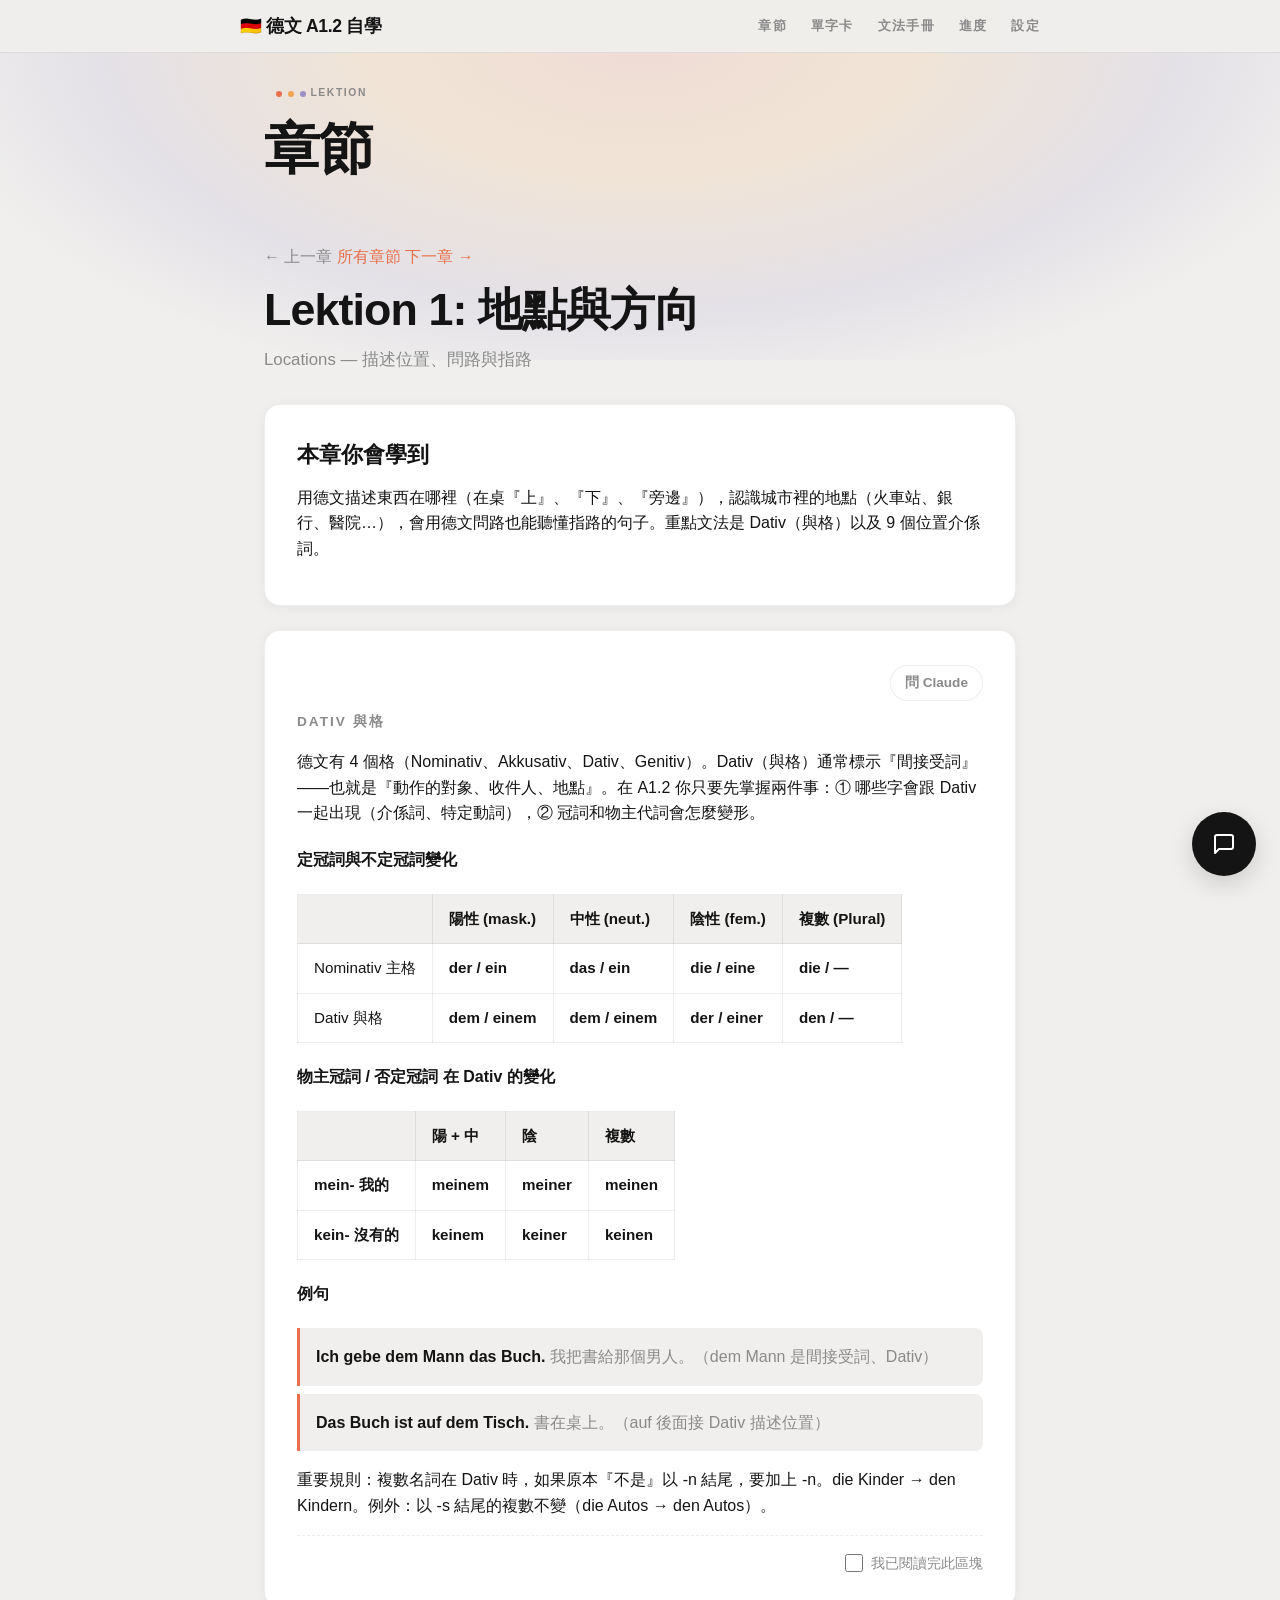
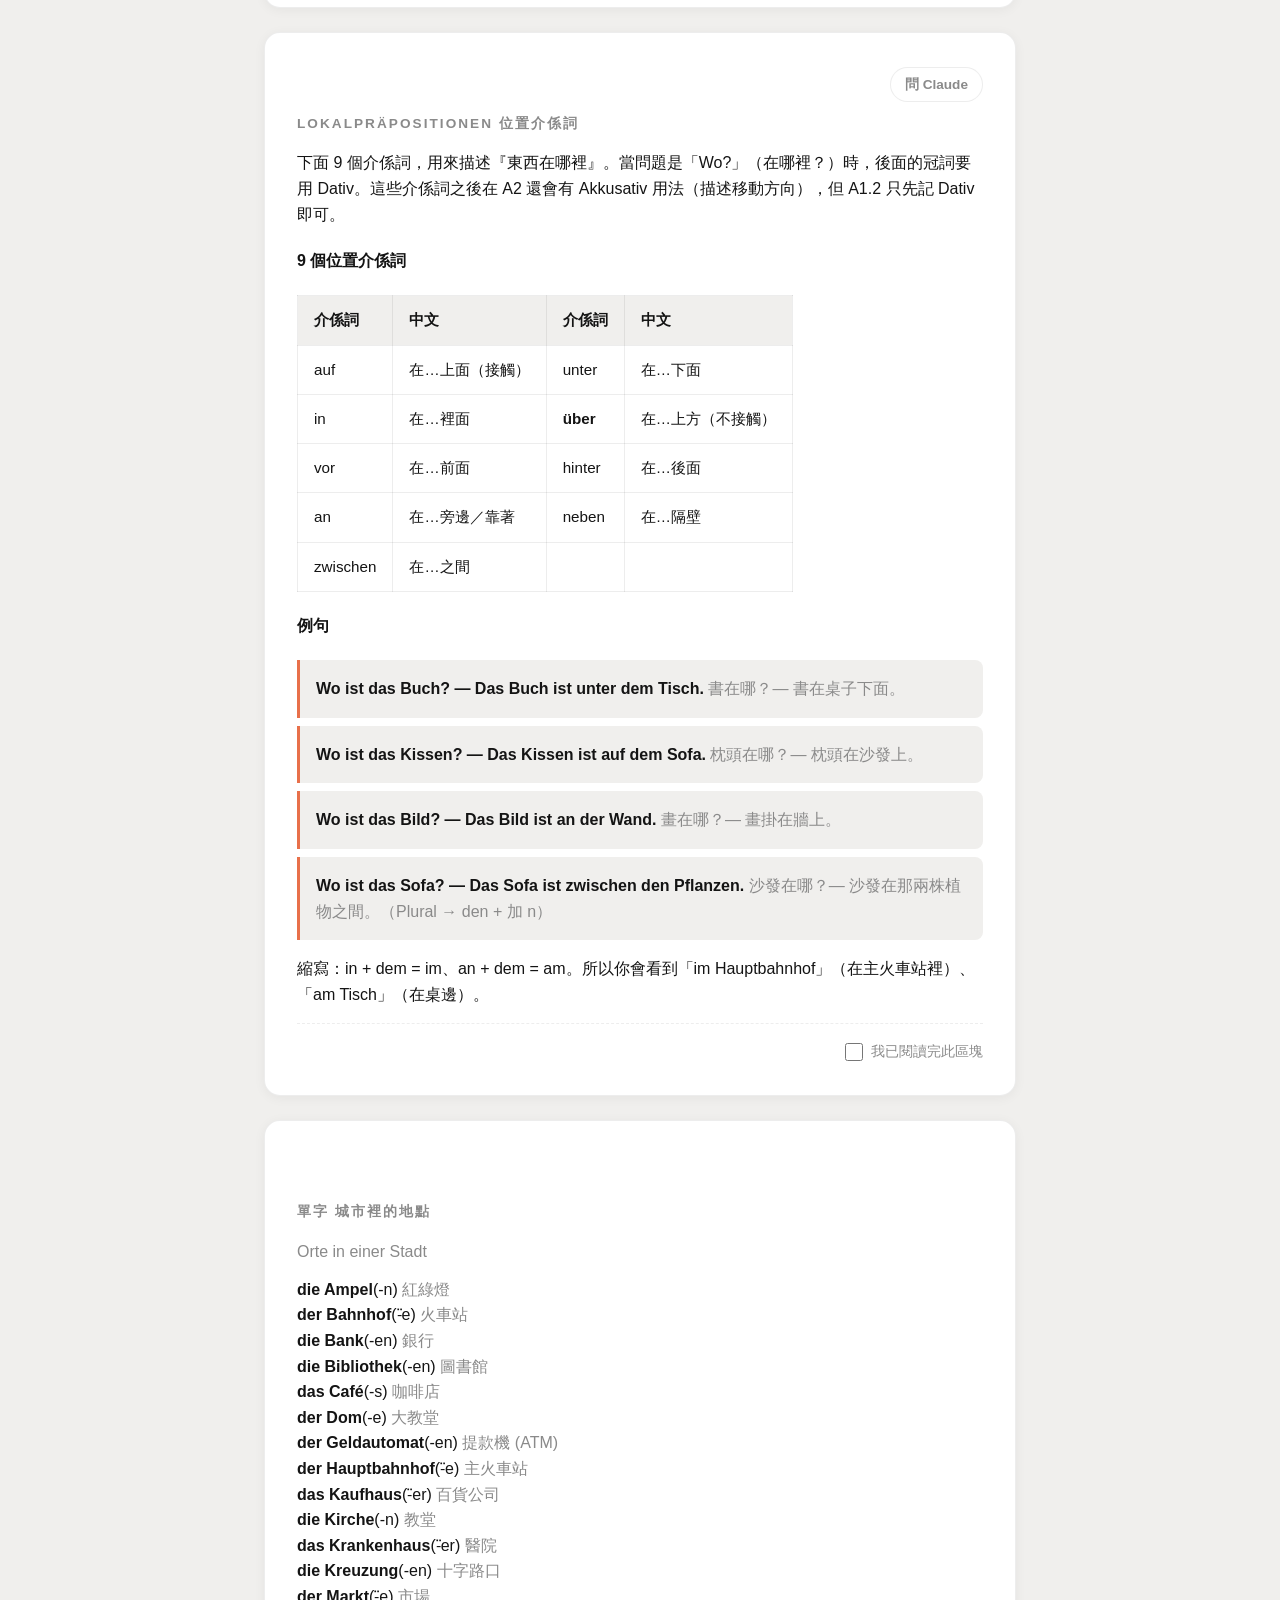
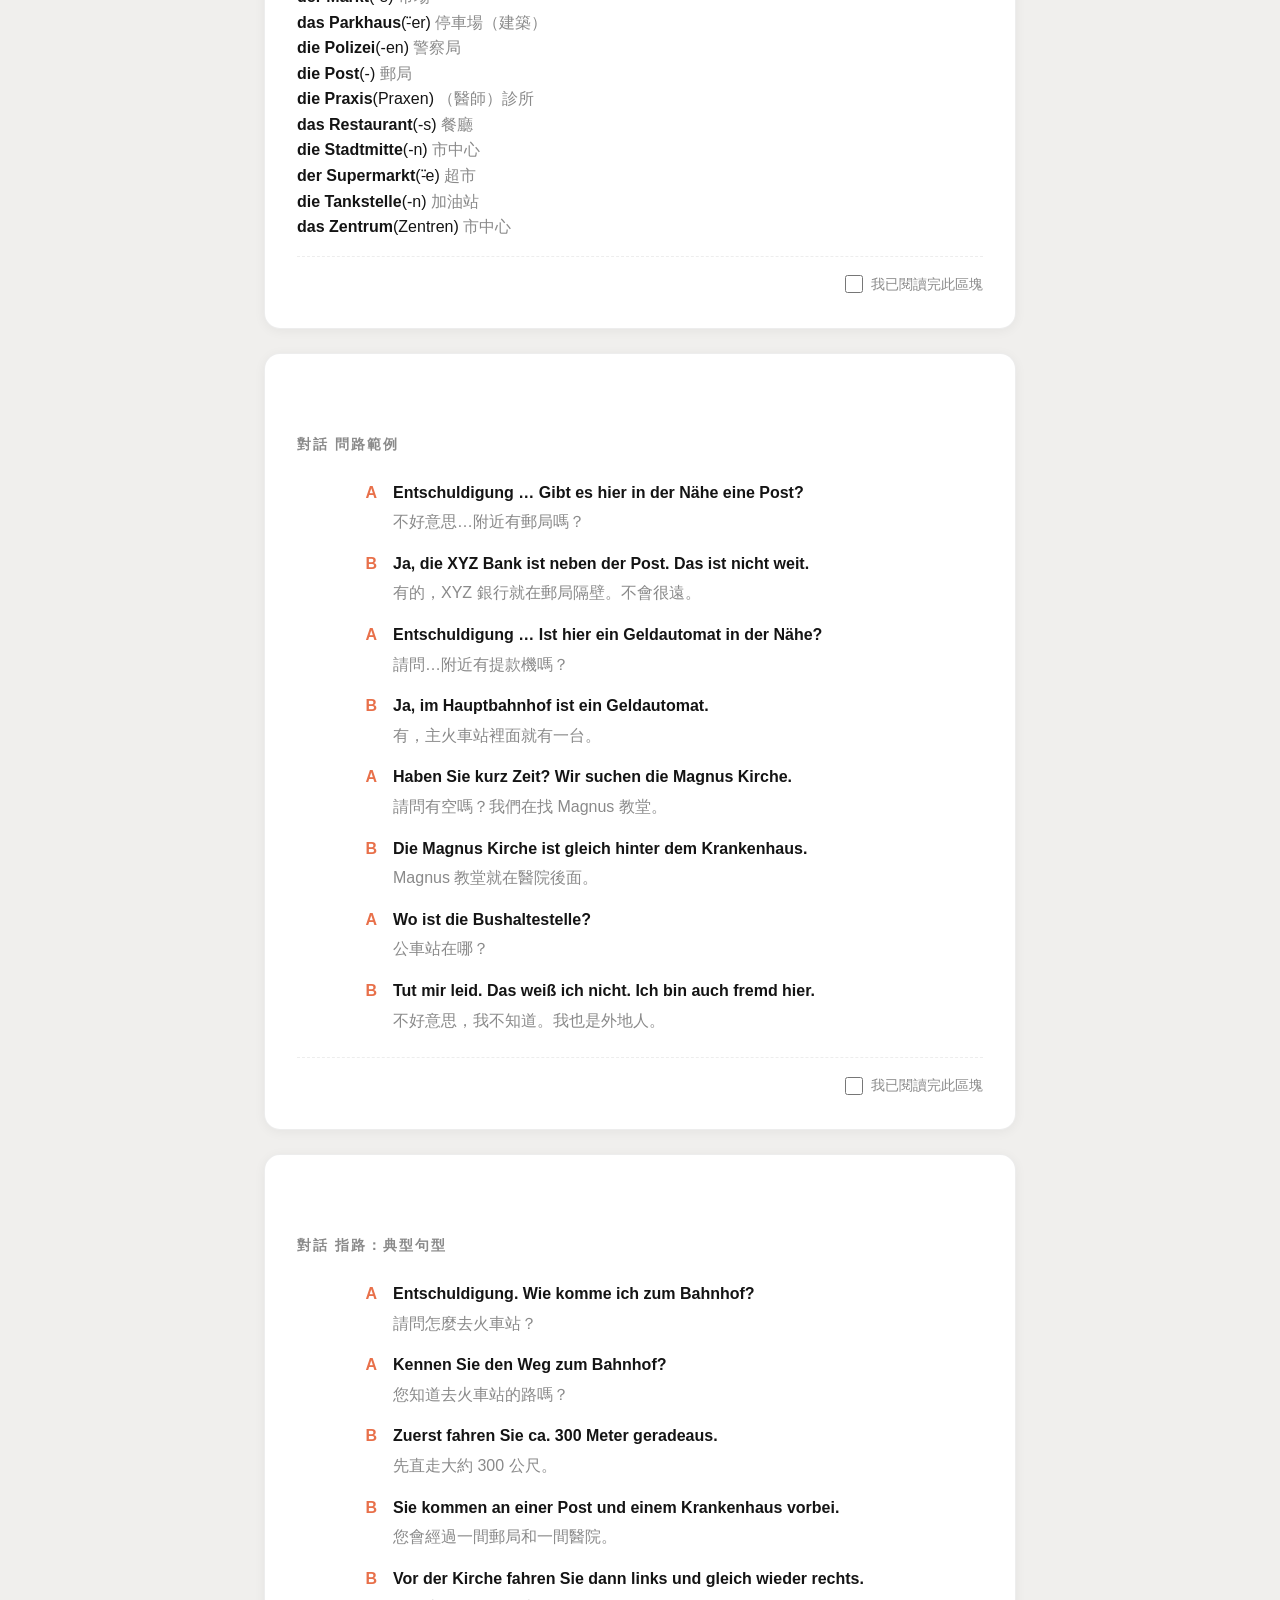
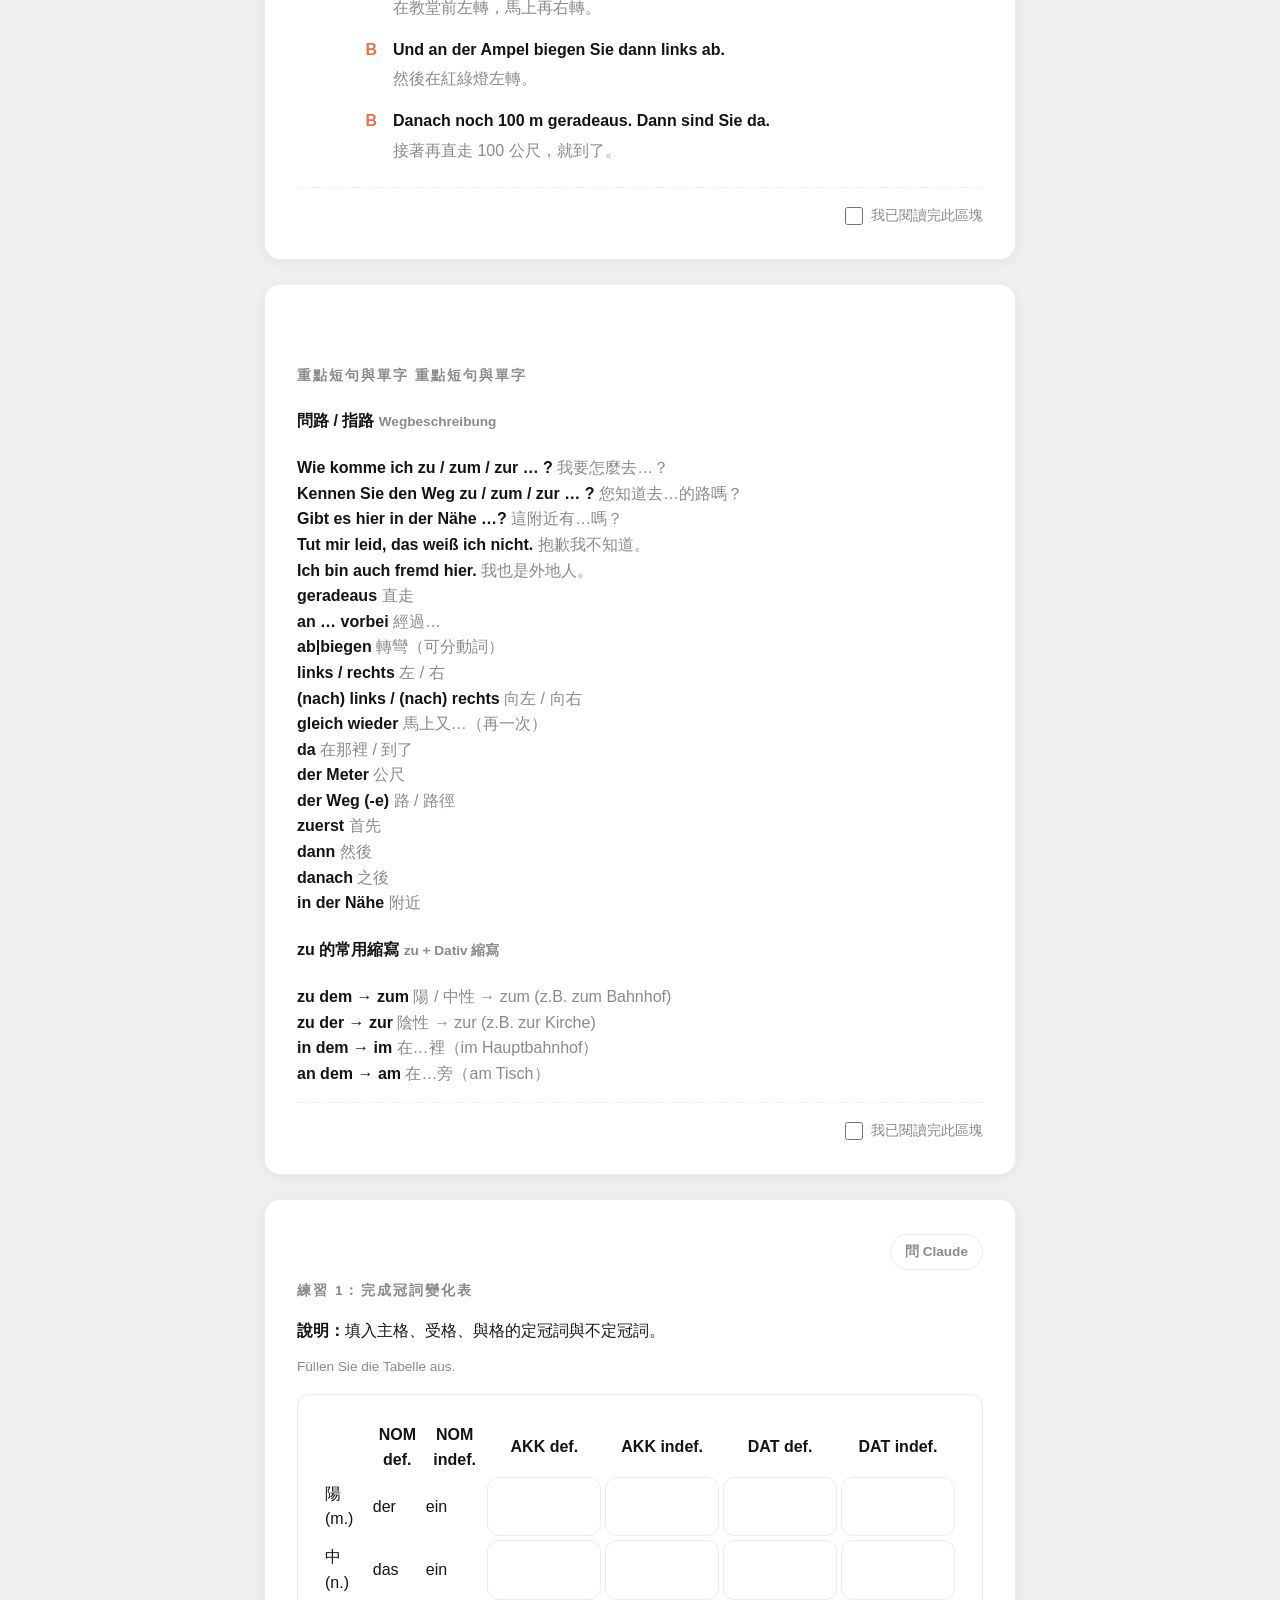
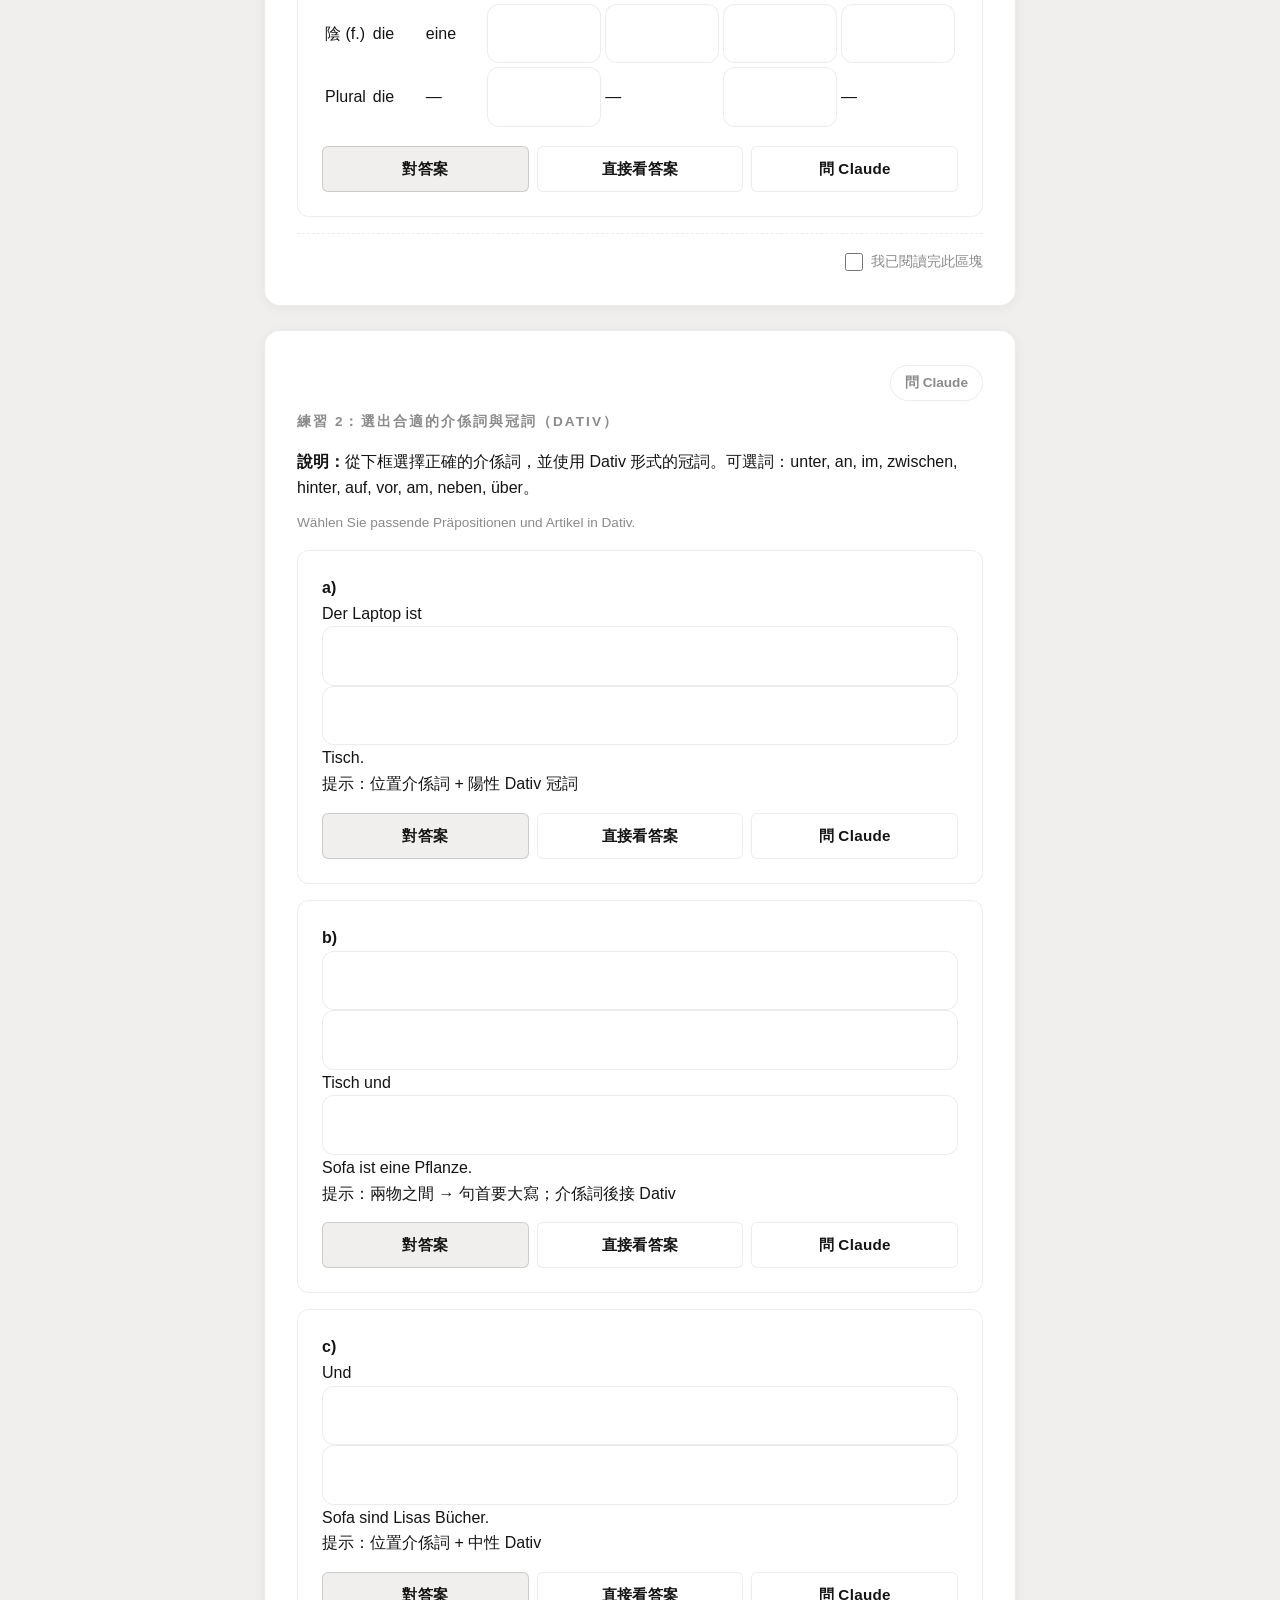
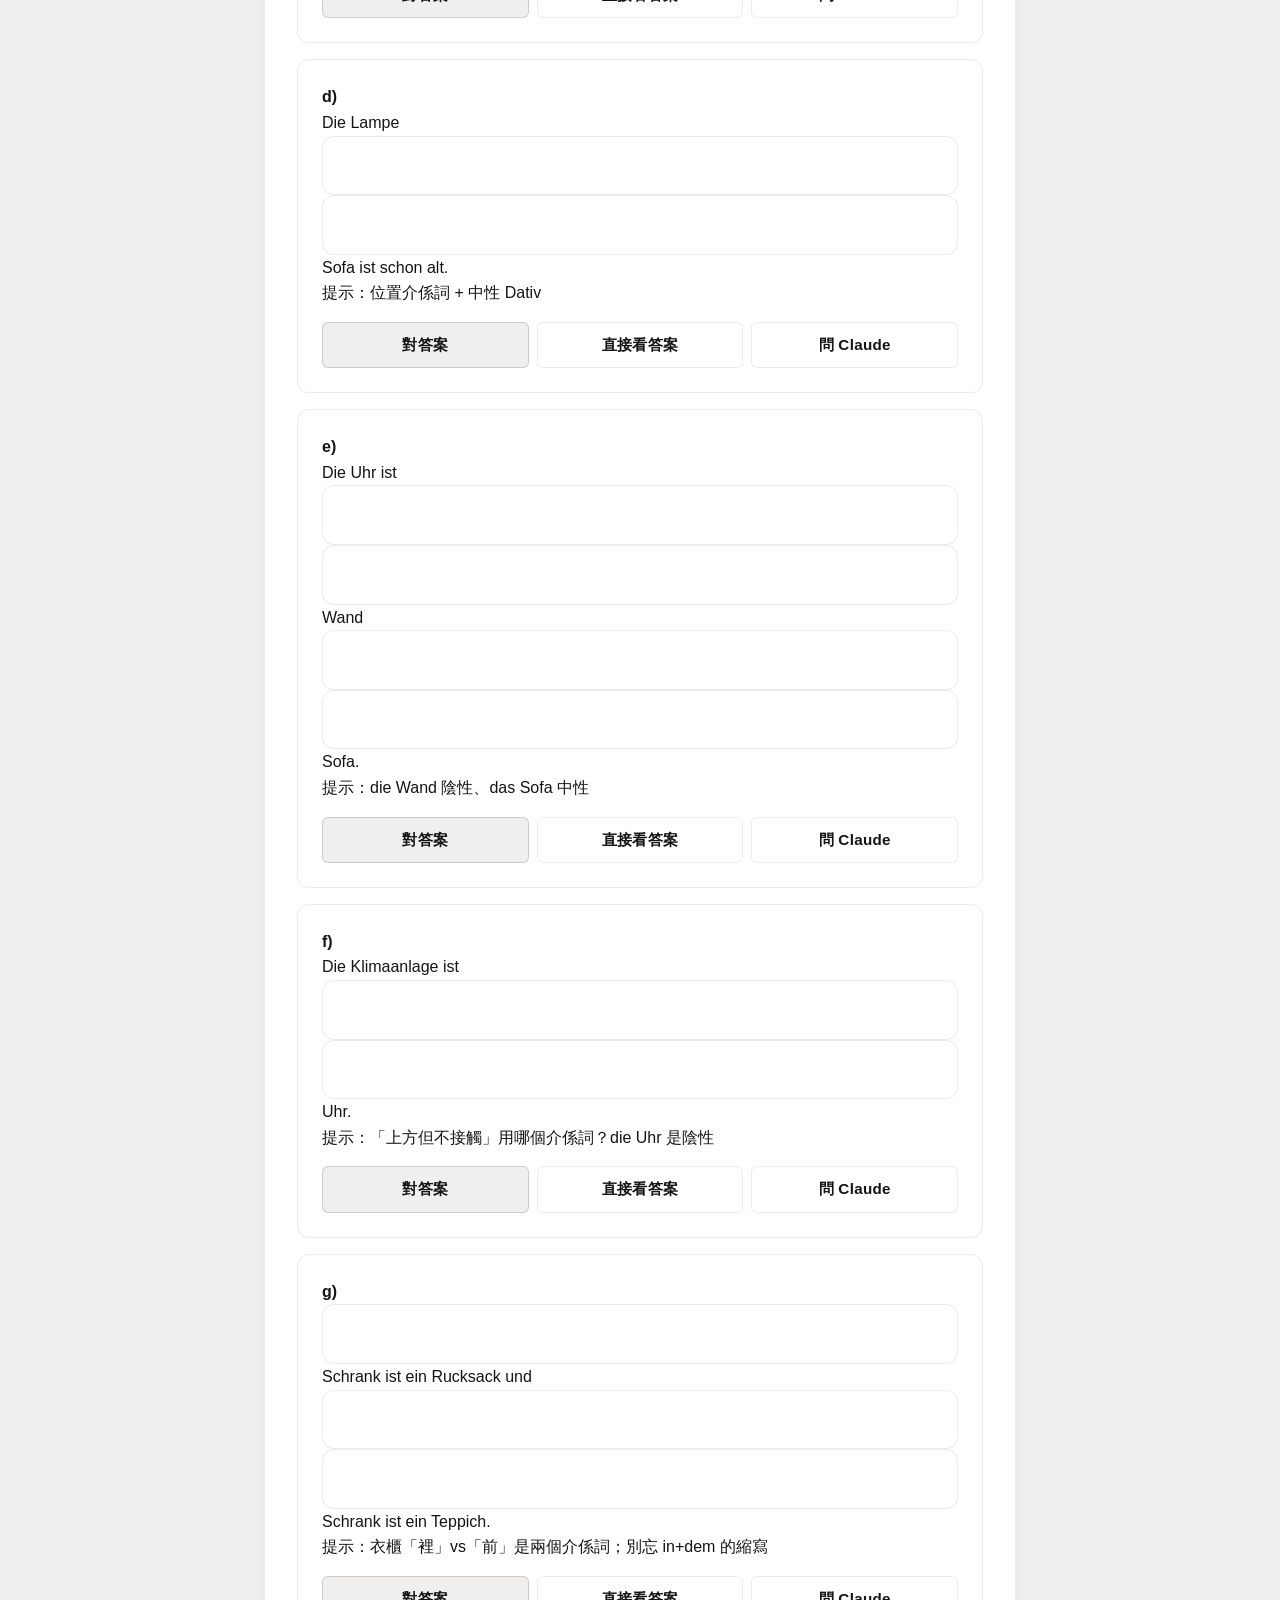
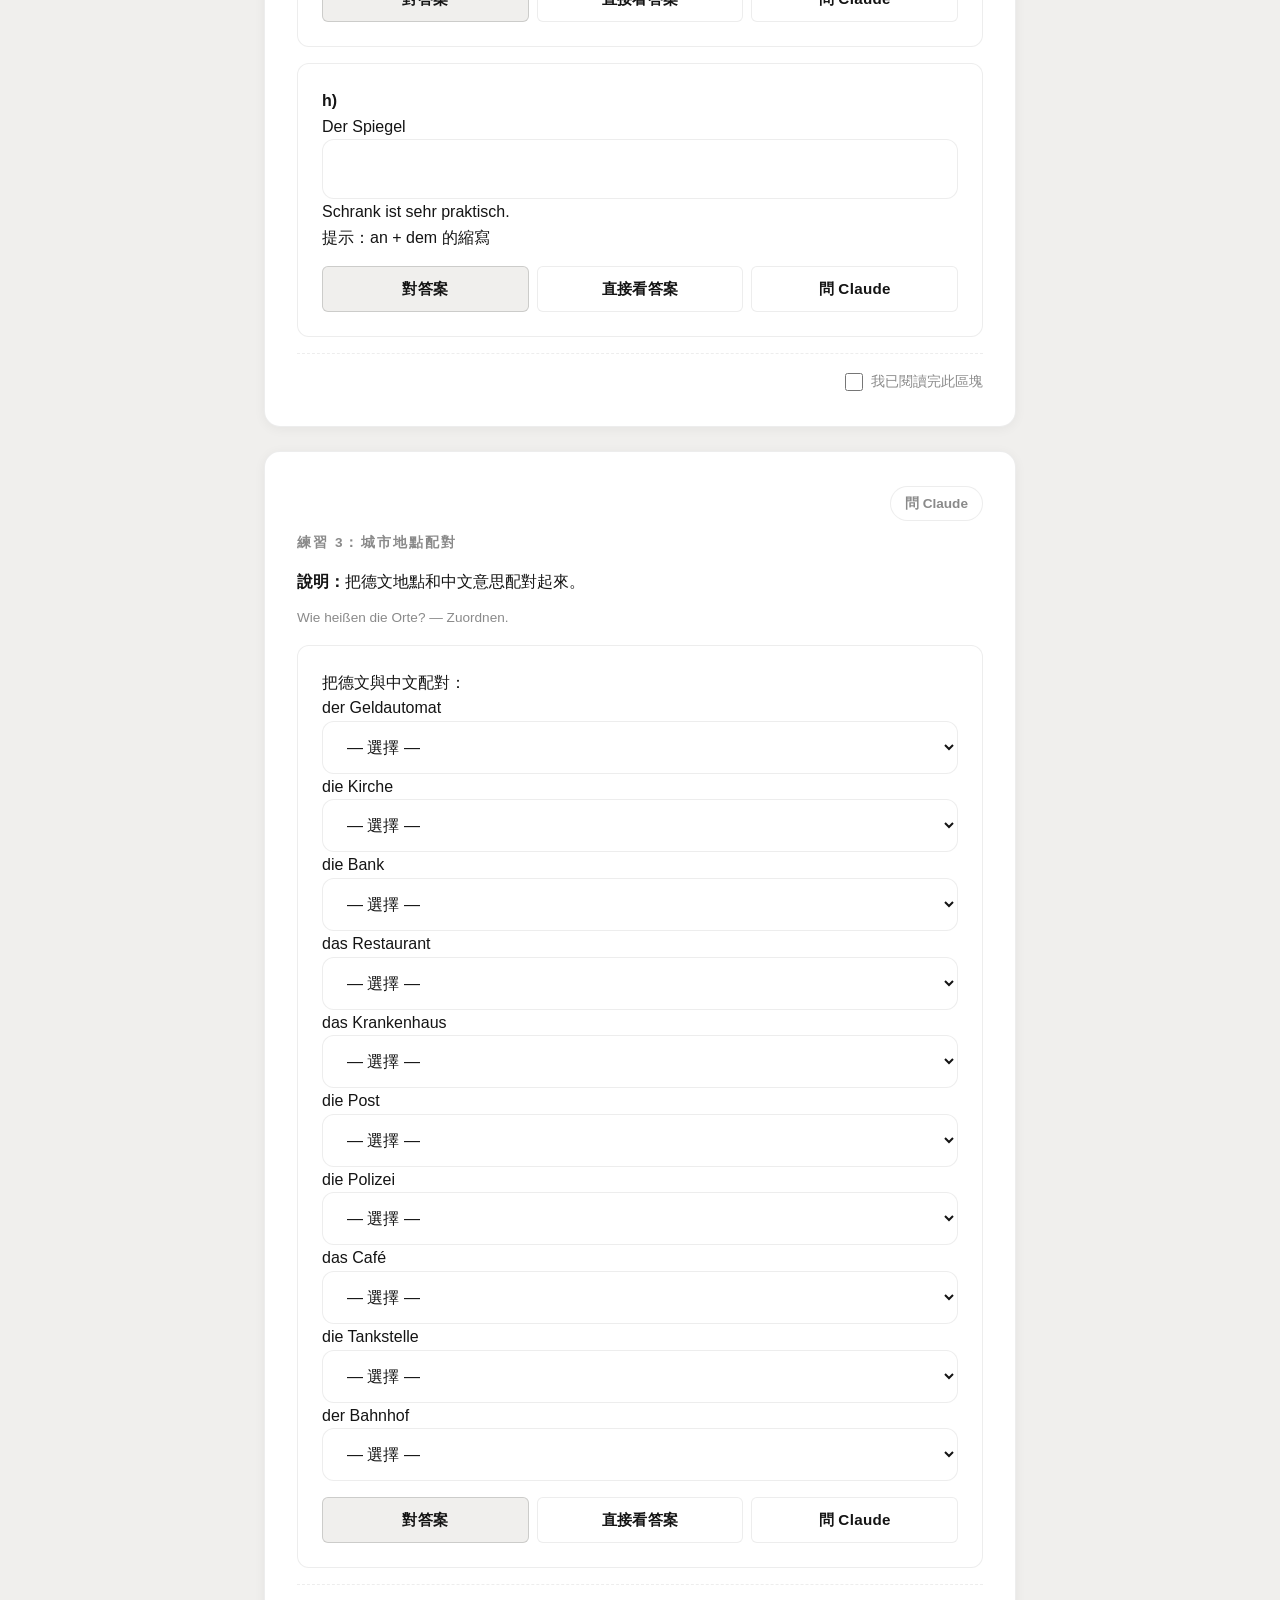
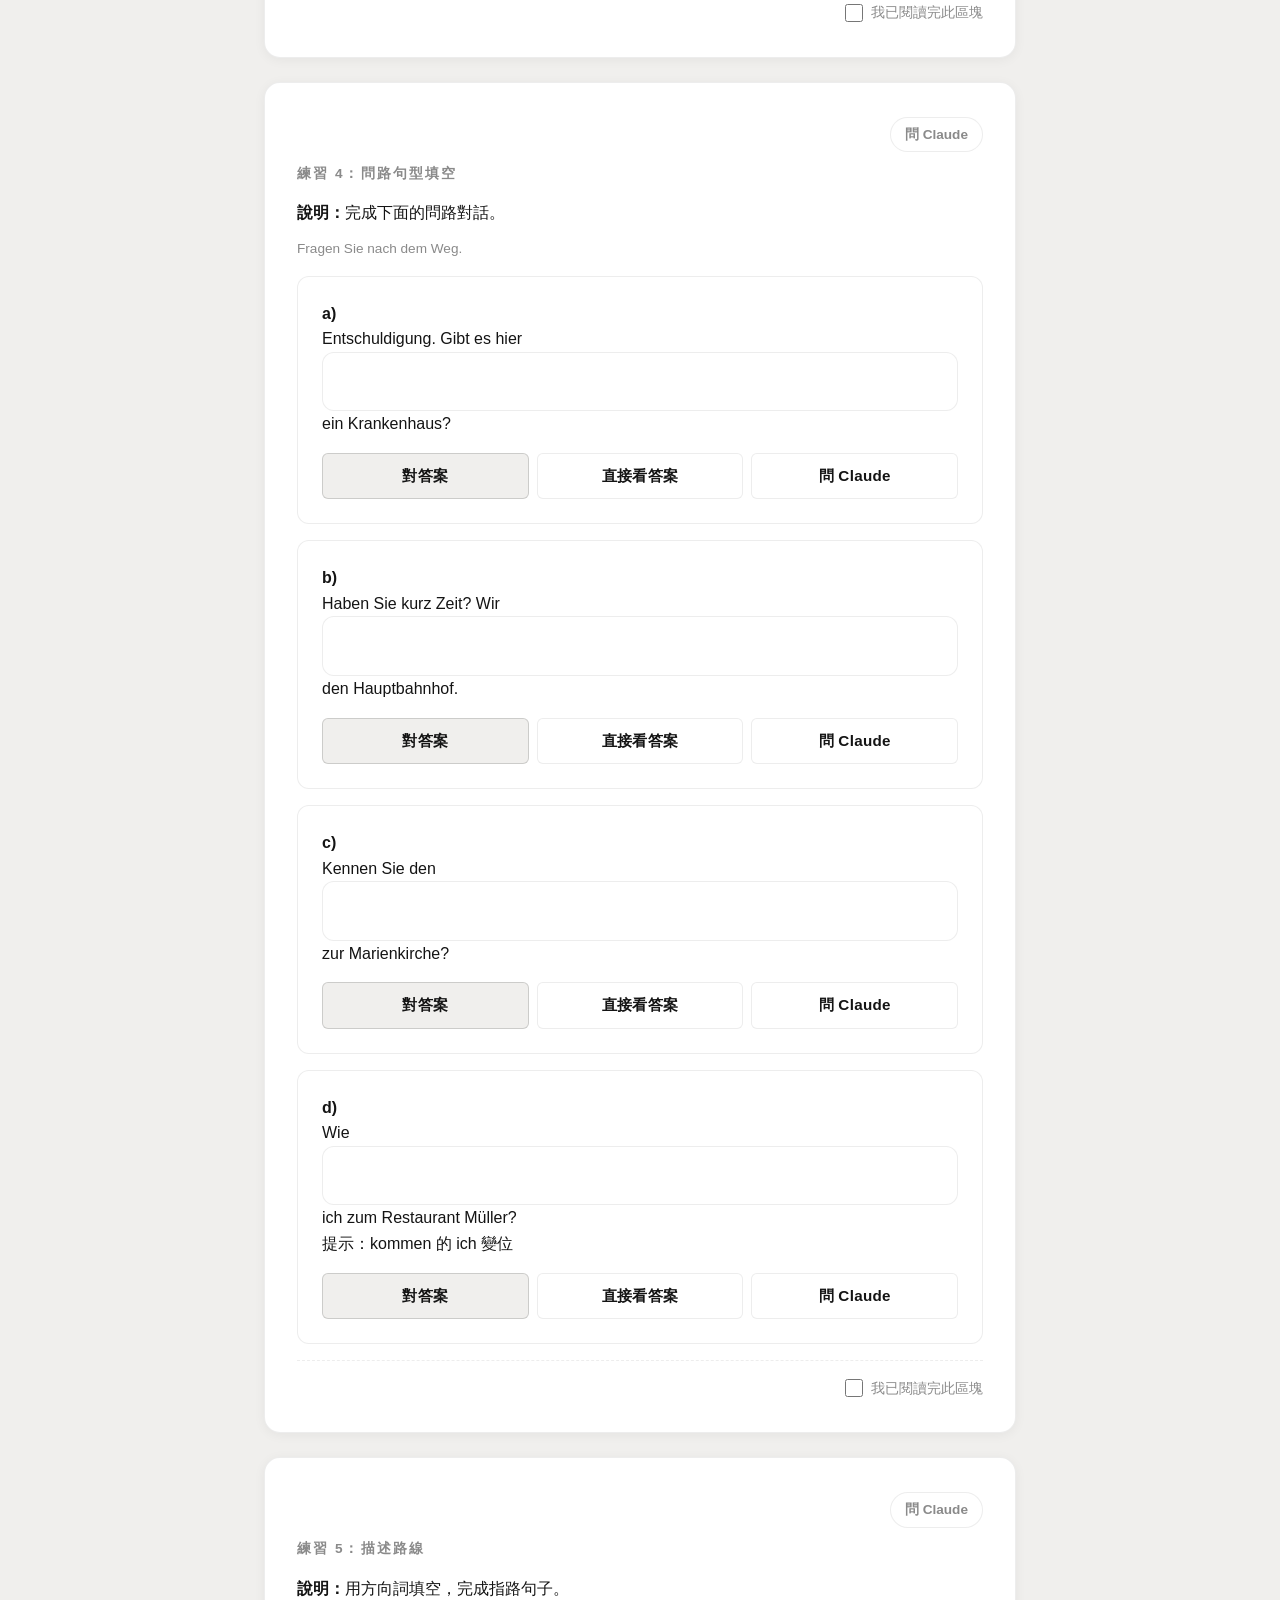
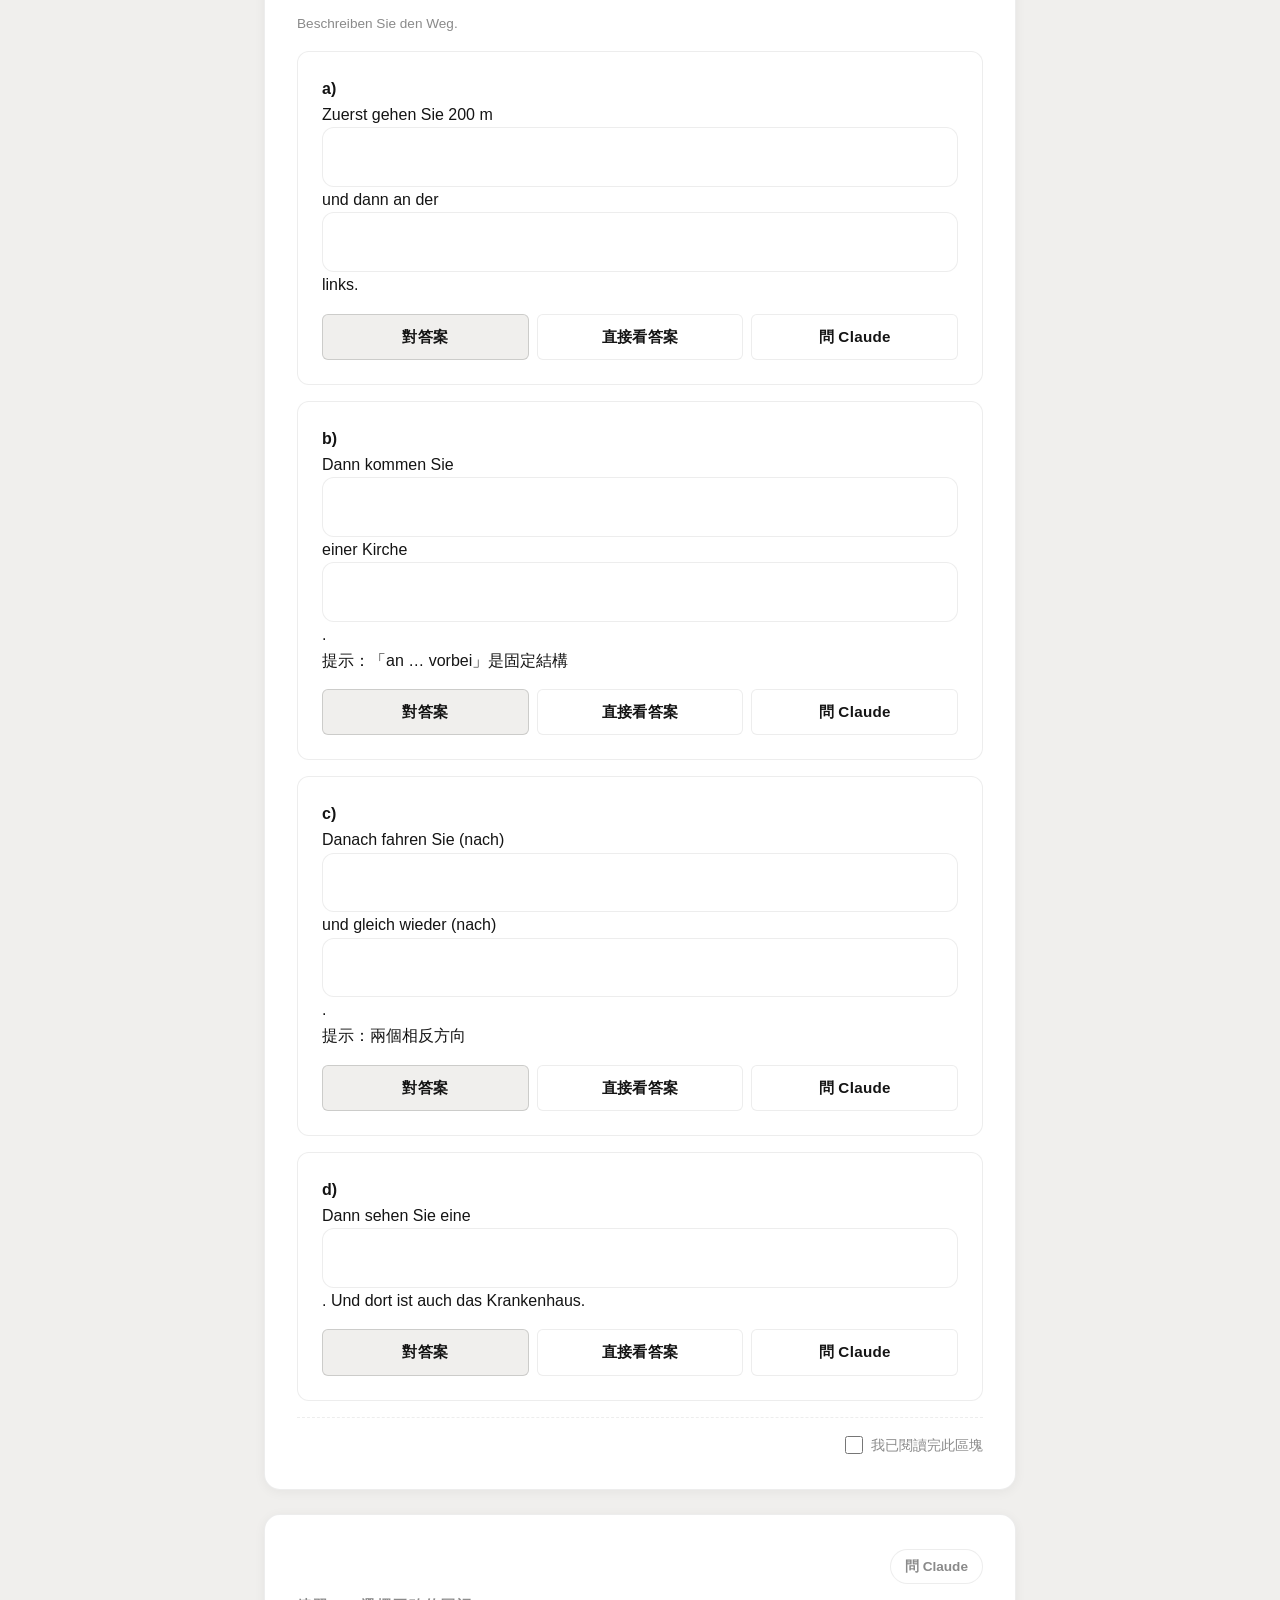
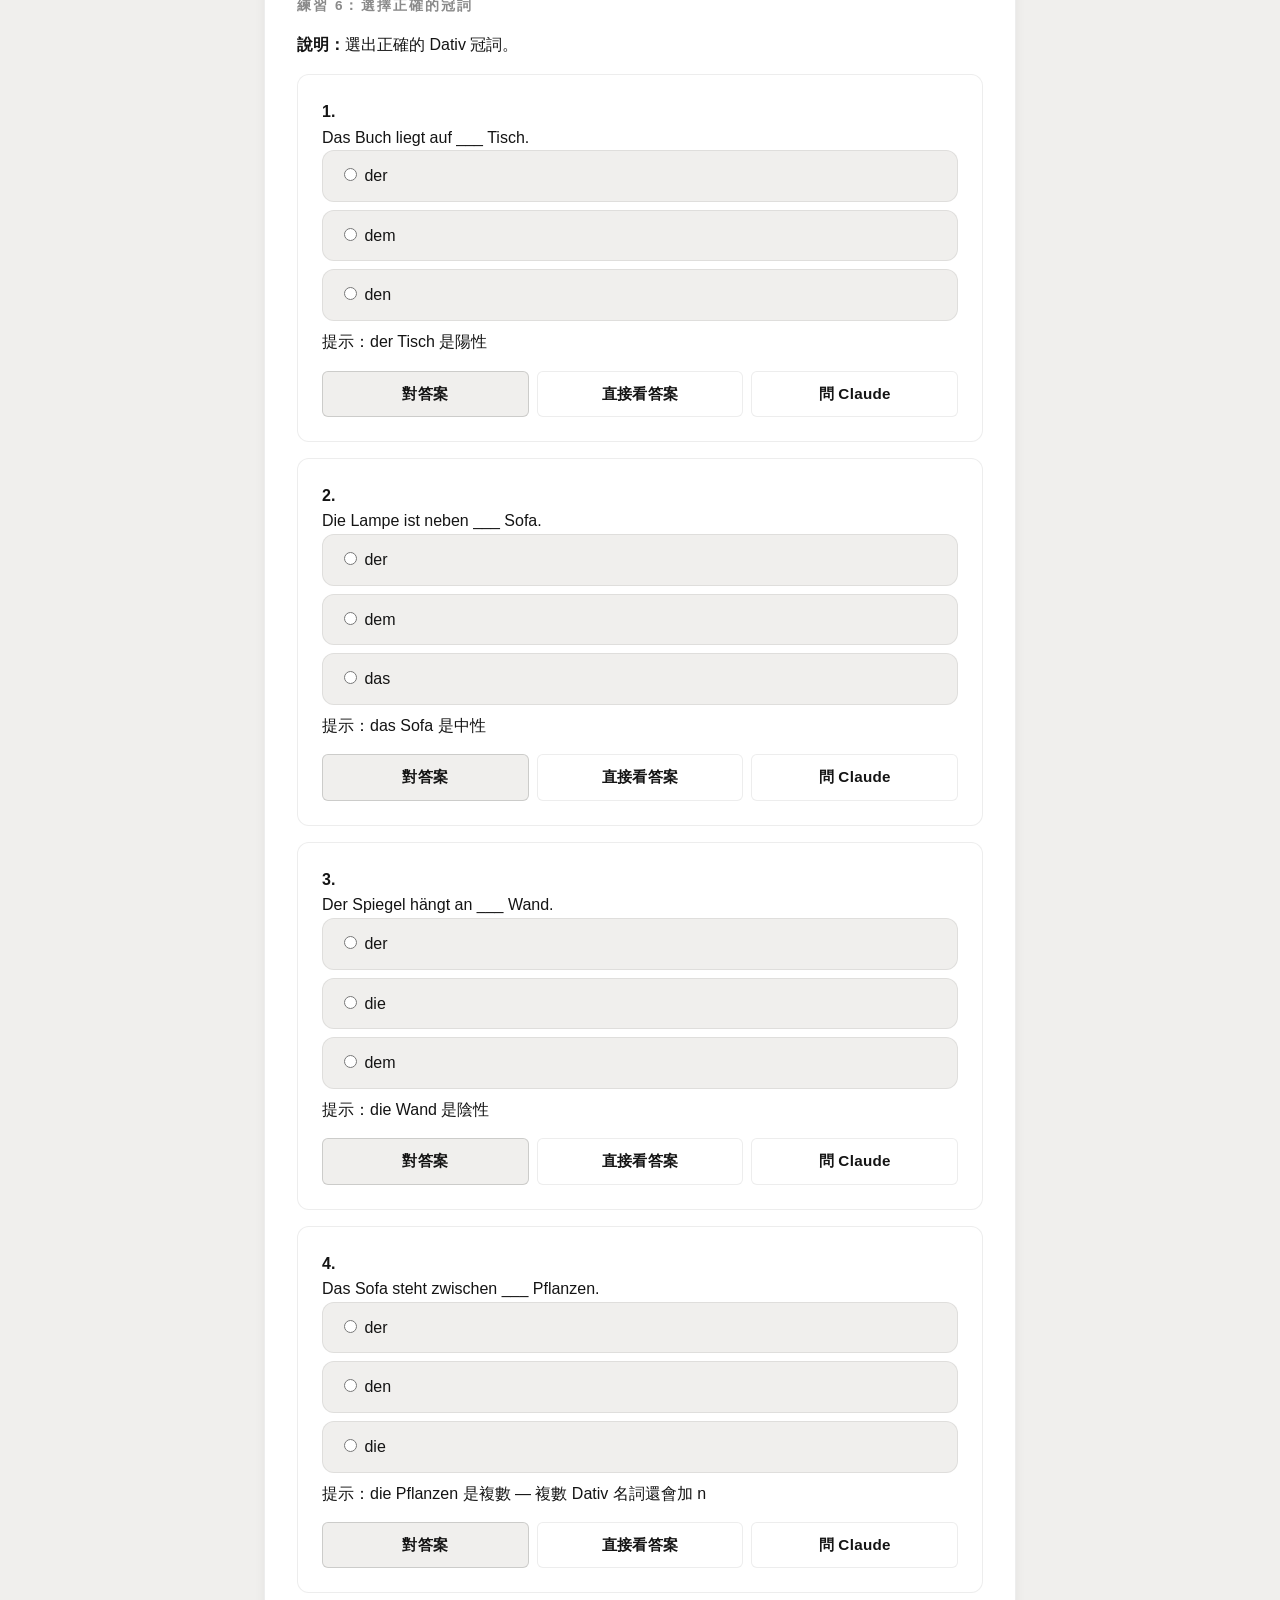
==== commit 4935582d: "fix: grammar table and examples styles, add cache busters" ====
--- a/chapter.html
+++ b/chapter.html
@@ -9,7 +9,7 @@
   <meta name="apple-mobile-web-app-capable" content="yes" />
   <meta name="apple-mobile-web-app-title" content="德文 A1.2" />
   <meta name="theme-color" content="#ffffff" />
-  <link rel="stylesheet" href="./assets/css/style.css" />
+  <link rel="stylesheet" href="./assets/css/style.css?v=3" />
 </head>
 <body>
   <div class="hero-bg"></div>
@@ -47,14 +47,14 @@
   <div id="chat-panel" class="chat-panel"></div>
   <div id="toast" class="toast"></div>
 
-  <script src="./assets/js/settings.js"></script>
-  <script src="./assets/js/progress.js"></script>
-  <script src="./assets/js/api.js"></script>
-  <script src="./assets/js/app.js"></script>
-  <script src="./assets/js/chat.js"></script>
-  <script src="./assets/js/exercises.js"></script>
-  <script src="./assets/js/chapter.js"></script>
-  <script src="./assets/js/keyboard.js"></script>
+  <script src="./assets/js/settings.js?v=3"></script>
+  <script src="./assets/js/progress.js?v=3"></script>
+  <script src="./assets/js/api.js?v=3"></script>
+  <script src="./assets/js/app.js?v=3"></script>
+  <script src="./assets/js/chat.js?v=3"></script>
+  <script src="./assets/js/exercises.js?v=3"></script>
+  <script src="./assets/js/chapter.js?v=3"></script>
+  <script src="./assets/js/keyboard.js?v=3"></script>
   <script>
     Chapter.load();
   </script>
--- a/assets/css/style.css
+++ b/assets/css/style.css
@@ -46,7 +46,7 @@
 
 body {
   margin: 0;
-  font-family: "Taipei Sans TC Beta", sans-serif;
+  font-family: "Taipei Sans TC Beta", -apple-system, BlinkMacSystemFont, "SF Pro TC", "PingFang TC", "Noto Sans TC", "Helvetica Neue", sans-serif;
   background: var(--bg);
   color: var(--text-main);
   line-height: 1.6;
@@ -116,7 +116,7 @@
   position: sticky;
   top: 0;
   z-index: 50;
-  background: transparent;
+  background: rgba(240, 239, 237, 0.95); backdrop-filter: blur(12px); -webkit-backdrop-filter: blur(12px); border-bottom: 1px solid var(--border);
 }
 .site-header-inner {
   max-width: var(--maxw);
@@ -529,7 +529,7 @@
   background: var(--text-main);
   color: #fff;
 }
-table.gtable { width: 100%; border-collapse: collapse; margin: 16px 0; font-size: 0.95rem; }
+table.gtable { width: 100%; border-collapse: collapse; margin: 16px 0; font-size: 0.95rem; display: block; overflow-x: auto; white-space: nowrap; -webkit-overflow-scrolling: touch; }
 table.gtable th, table.gtable td { border: 1px solid var(--border); padding: 12px 16px; text-align: left; }
 table.gtable th { background: var(--bg); font-weight: 700; }
 .examples { margin: 16px 0; padding: 0; list-style: none; }
@@ -540,3 +540,199 @@
   margin: 8px 0;
   border-radius: 0 var(--radius-sm) var(--radius-sm) 0;
 }
+
+/* Hero Section */
+.page-hero {
+  max-width: var(--maxw);
+  margin: 0 auto;
+  padding: 32px 24px 0;
+}
+.hero-eyebrow {
+  font-size: 0.65rem;
+  font-weight: 700;
+  letter-spacing: 0.15em;
+  color: var(--text-muted);
+  text-transform: uppercase;
+  margin-bottom: 16px;
+}
+.hero-title {
+  font-size: 3.5rem;
+  font-weight: 700;
+  margin: 0 0 8px;
+  letter-spacing: -0.04em;
+  line-height: 1.1;
+  color: var(--text-main);
+}
+.hero-sub {
+  font-size: 1rem;
+  color: var(--text-muted);
+  margin: 0 0 32px;
+}
+
+/* Flashcards Setup */
+.fc-section { margin-bottom: 32px; }
+.fc-section h3 {
+  font-size: 0.85rem;
+  font-weight: 700;
+  text-transform: uppercase;
+  letter-spacing: 0.15em;
+  color: var(--text-muted);
+  margin-bottom: 16px;
+}
+.fc-chapter-list { display: flex; flex-direction: column; gap: 8px; }
+.fc-chapter-row {
+  display: flex; align-items: center; gap: 12px;
+  padding: 12px 16px; background: var(--surface);
+  border: 1px solid var(--border); border-radius: var(--radius-md);
+  cursor: pointer; transition: border-color 0.2s;
+}
+.fc-chapter-row:hover { border-color: var(--accent-1); }
+.fc-chapter-row input[type="checkbox"] { margin: 0; width: 18px; height: 18px; flex-shrink: 0; }
+.fc-chapter-row .ch-num { font-weight: 700; color: var(--text-main); font-size: 1.1rem; }
+.fc-chapter-row .ch-name { flex: 1; font-size: 0.95rem; }
+.fc-chapter-row .ch-count { font-size: 0.85rem; color: var(--text-muted); }
+
+.fc-radio-group, .fc-checkbox-group { display: flex; flex-direction: column; gap: 8px; }
+.fc-radio-group label, .fc-checkbox-group label {
+  display: flex; align-items: center; gap: 12px;
+  padding: 12px 16px; background: var(--surface);
+  border: 1px solid var(--border); border-radius: var(--radius-md);
+  cursor: pointer; font-size: 0.95rem;
+}
+.fc-radio-group input, .fc-checkbox-group input { margin: 0; width: 18px; height: 18px; flex-shrink: 0; }
+.fc-quick-actions { margin-top: 12px; display: flex; gap: 8px; }
+.fc-quick-actions button {
+  padding: 6px 12px; border-radius: 99px; border: 1px solid var(--border);
+  background: var(--surface); color: var(--text-main); font-size: 0.75rem; cursor: pointer;
+}
+.fc-start-btn {
+  width: 100%; padding: 16px; background: var(--text-main); color: #fff;
+  border: none; border-radius: var(--radius-lg); font-size: 1.1rem; font-weight: 700;
+  cursor: pointer; margin-top: 16px; display: block;
+}
+.fc-start-btn:disabled { background: var(--border); color: var(--text-muted); cursor: not-allowed; }
+
+/* Responsive adjustments */
+@media (max-width: 640px) {
+  .page-hero { padding: 24px 16px 0; }
+  .hero-title { font-size: 2.8rem; }
+  .fc-chapter-row { flex-wrap: wrap; }
+  .fc-chapter-row .ch-count { width: 100%; text-align: right; margin-top: 4px; }
+}
+
+/* Dialogue Styles */
+.dialogue {
+  display: flex;
+  flex-direction: column;
+  gap: 16px;
+  margin: 24px 0;
+}
+.dialogue .line {
+  display: flex;
+  gap: 16px;
+}
+.dialogue .speaker {
+  font-weight: 700;
+  color: var(--accent-1);
+  min-width: 80px;
+  text-align: right;
+  flex-shrink: 0;
+}
+.dialogue .line > span:last-child {
+  display: flex;
+  flex-direction: column;
+  gap: 4px;
+}
+
+/* Exercise Button Fix */
+.q-actions {
+  display: flex;
+  gap: 8px;
+  flex-wrap: wrap;
+  margin-top: 16px;
+}
+.exercise-question button {
+  font: inherit;
+  font-size: 0.95rem;
+  font-weight: 600;
+  padding: 10px 16px;
+  background: var(--surface);
+  color: var(--text-main);
+  border: 1px solid var(--border);
+  border-radius: 6px;
+  cursor: pointer;
+  flex: 1;
+  min-width: 100px;
+  transition: all 0.2s;
+  letter-spacing: 0.02em;
+}
+.exercise-question button.primary {
+  background: var(--bg);
+  color: var(--text-main);
+  border-color: rgba(0,0,0,0.15);
+}
+.exercise-question button:hover {
+  background: var(--bg);
+}
+.exercise-question button.primary:hover {
+  background: var(--accent-1);
+  border-color: var(--accent-1);
+  color: #fff;
+}
+
+/* Ask Claude Button */
+button.ask-claude {
+  float: right;
+  margin-top: 2px;
+  padding: 6px 14px;
+  font: inherit;
+  font-size: 0.85rem;
+  font-weight: 600;
+  border-radius: 99px;
+  background: var(--surface);
+  color: var(--text-muted);
+  border: 1px solid var(--border);
+  cursor: pointer;
+  transition: all 0.2s;
+}
+button.ask-claude:hover {
+  background: var(--accent-1);
+  color: #fff;
+  border-color: var(--accent-1);
+}
+
+/* Fill Table & Inputs */
+.fill-table {
+  width: 100%;
+  border-collapse: collapse;
+  margin: 16px 0;
+  display: block;
+  overflow-x: auto;
+  white-space: nowrap;
+  -webkit-overflow-scrolling: touch;
+}
+.fill-table th, .fill-table td {
+  padding: 12px;
+  border-bottom: 1px solid var(--border);
+  text-align: left;
+}
+.fill-table .q-input {
+  max-width: 100px;
+  min-width: 60px;
+  width: 100%;
+}
+.q-input {
+  font: inherit;
+  font-size: 1rem;
+  padding: 8px 12px;
+  border: 1px solid var(--border);
+  border-radius: var(--radius-sm);
+  background: var(--bg);
+  color: var(--text-main);
+  transition: border-color 0.2s;
+  box-sizing: border-box;
+}
+.q-input:focus {
+  outline: none;
+  border-color: var(--accent-1);
+}
